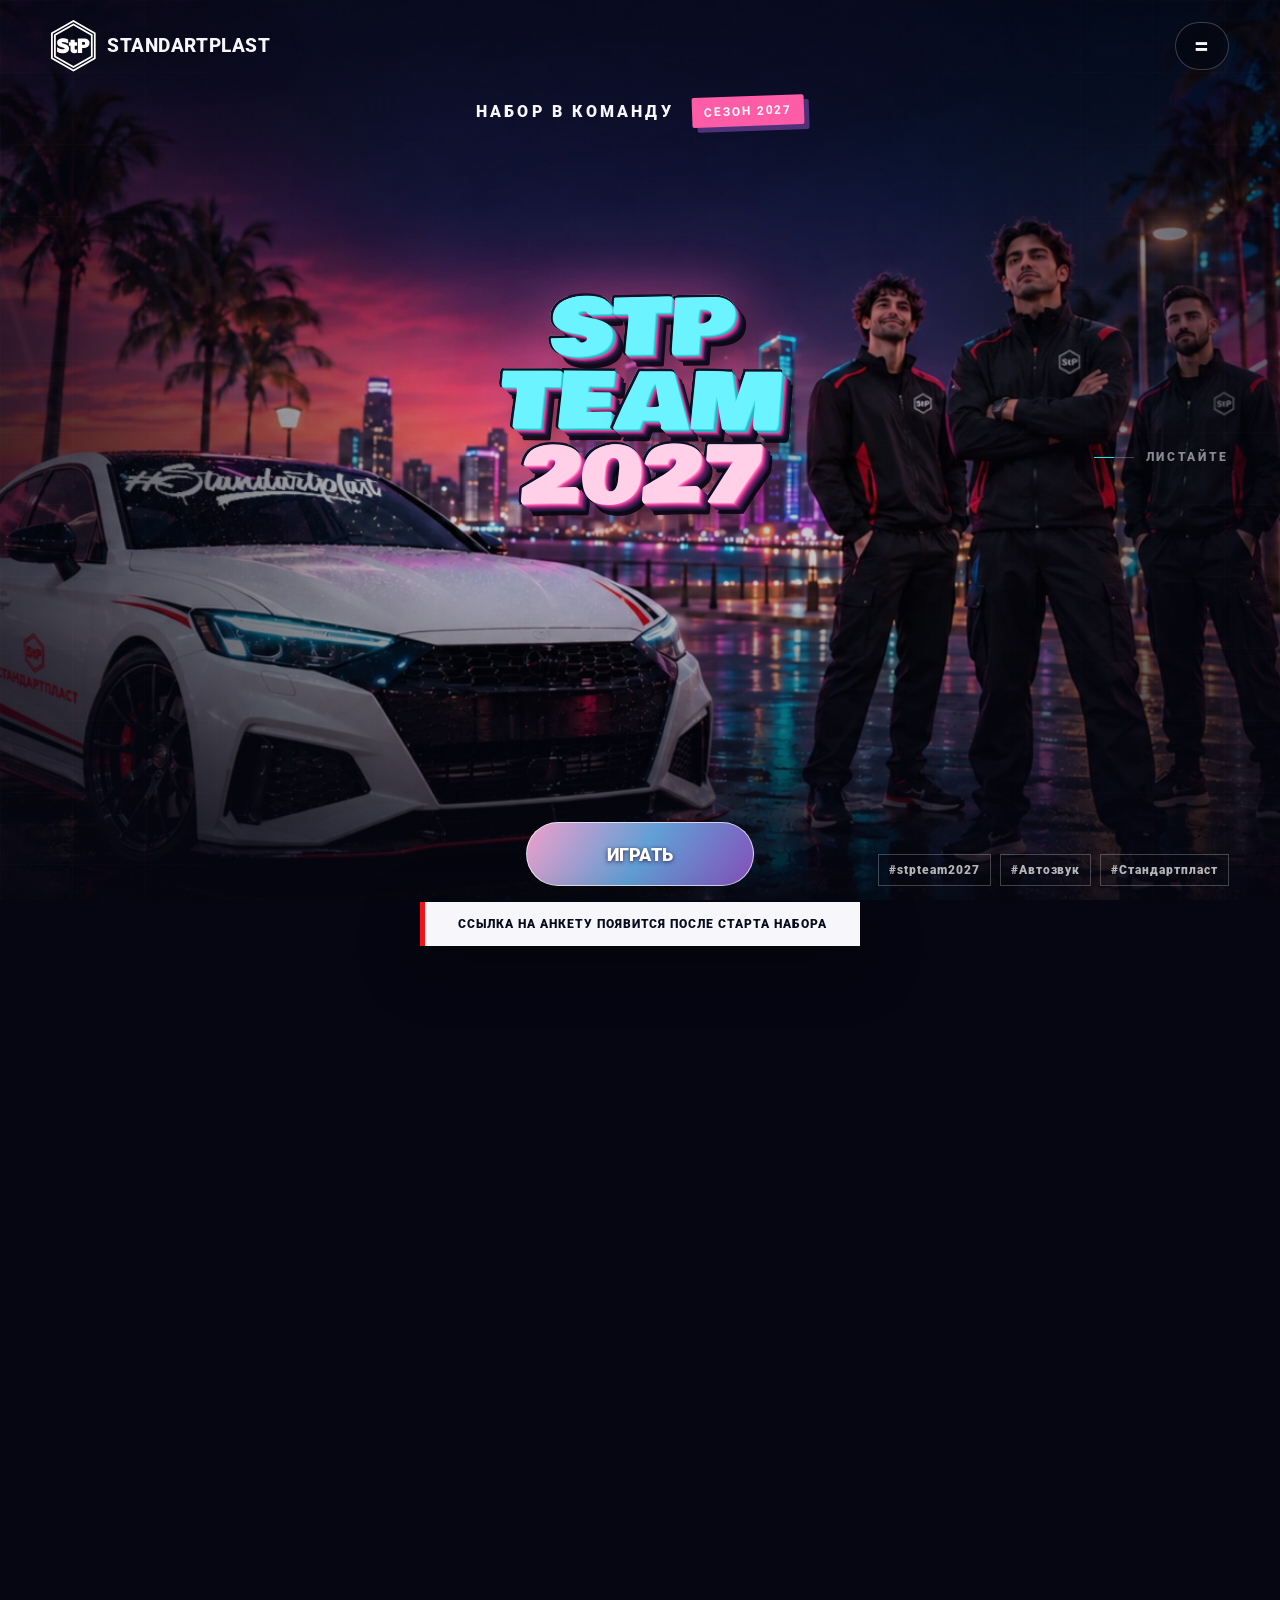
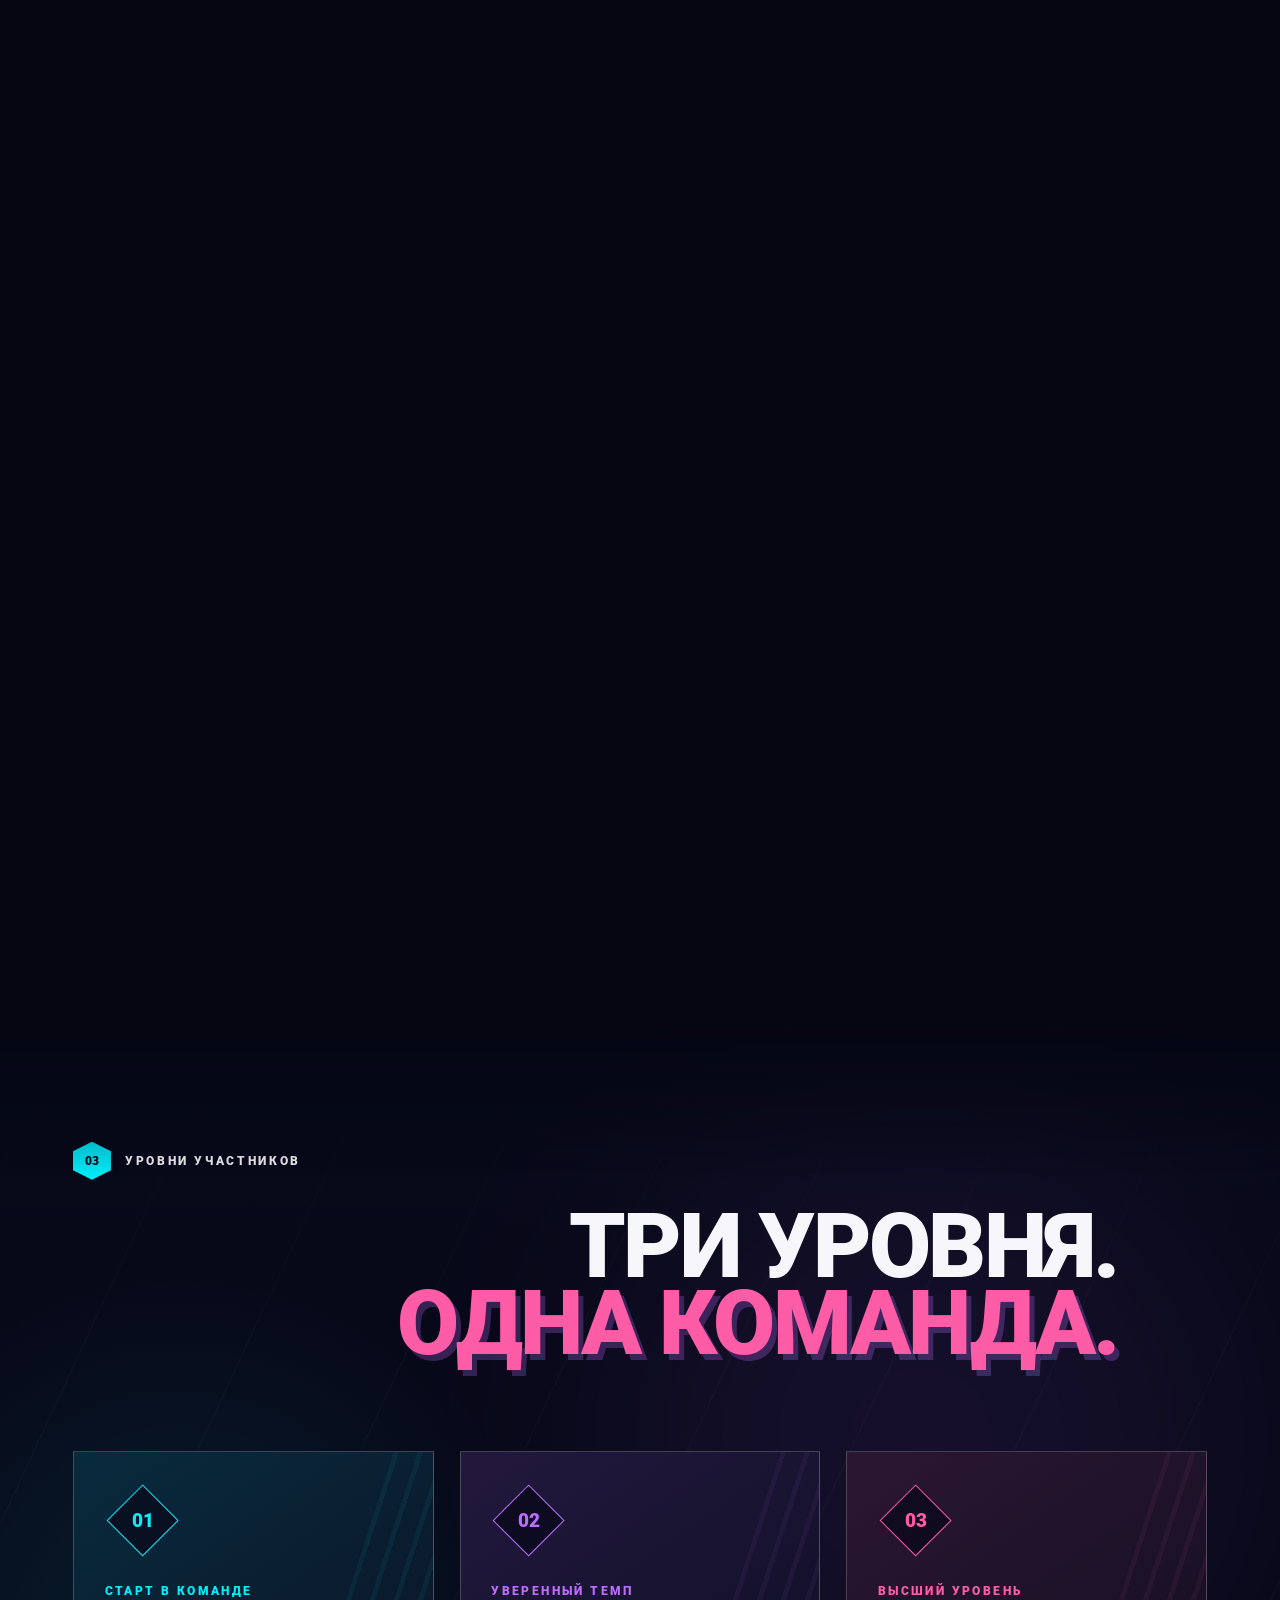
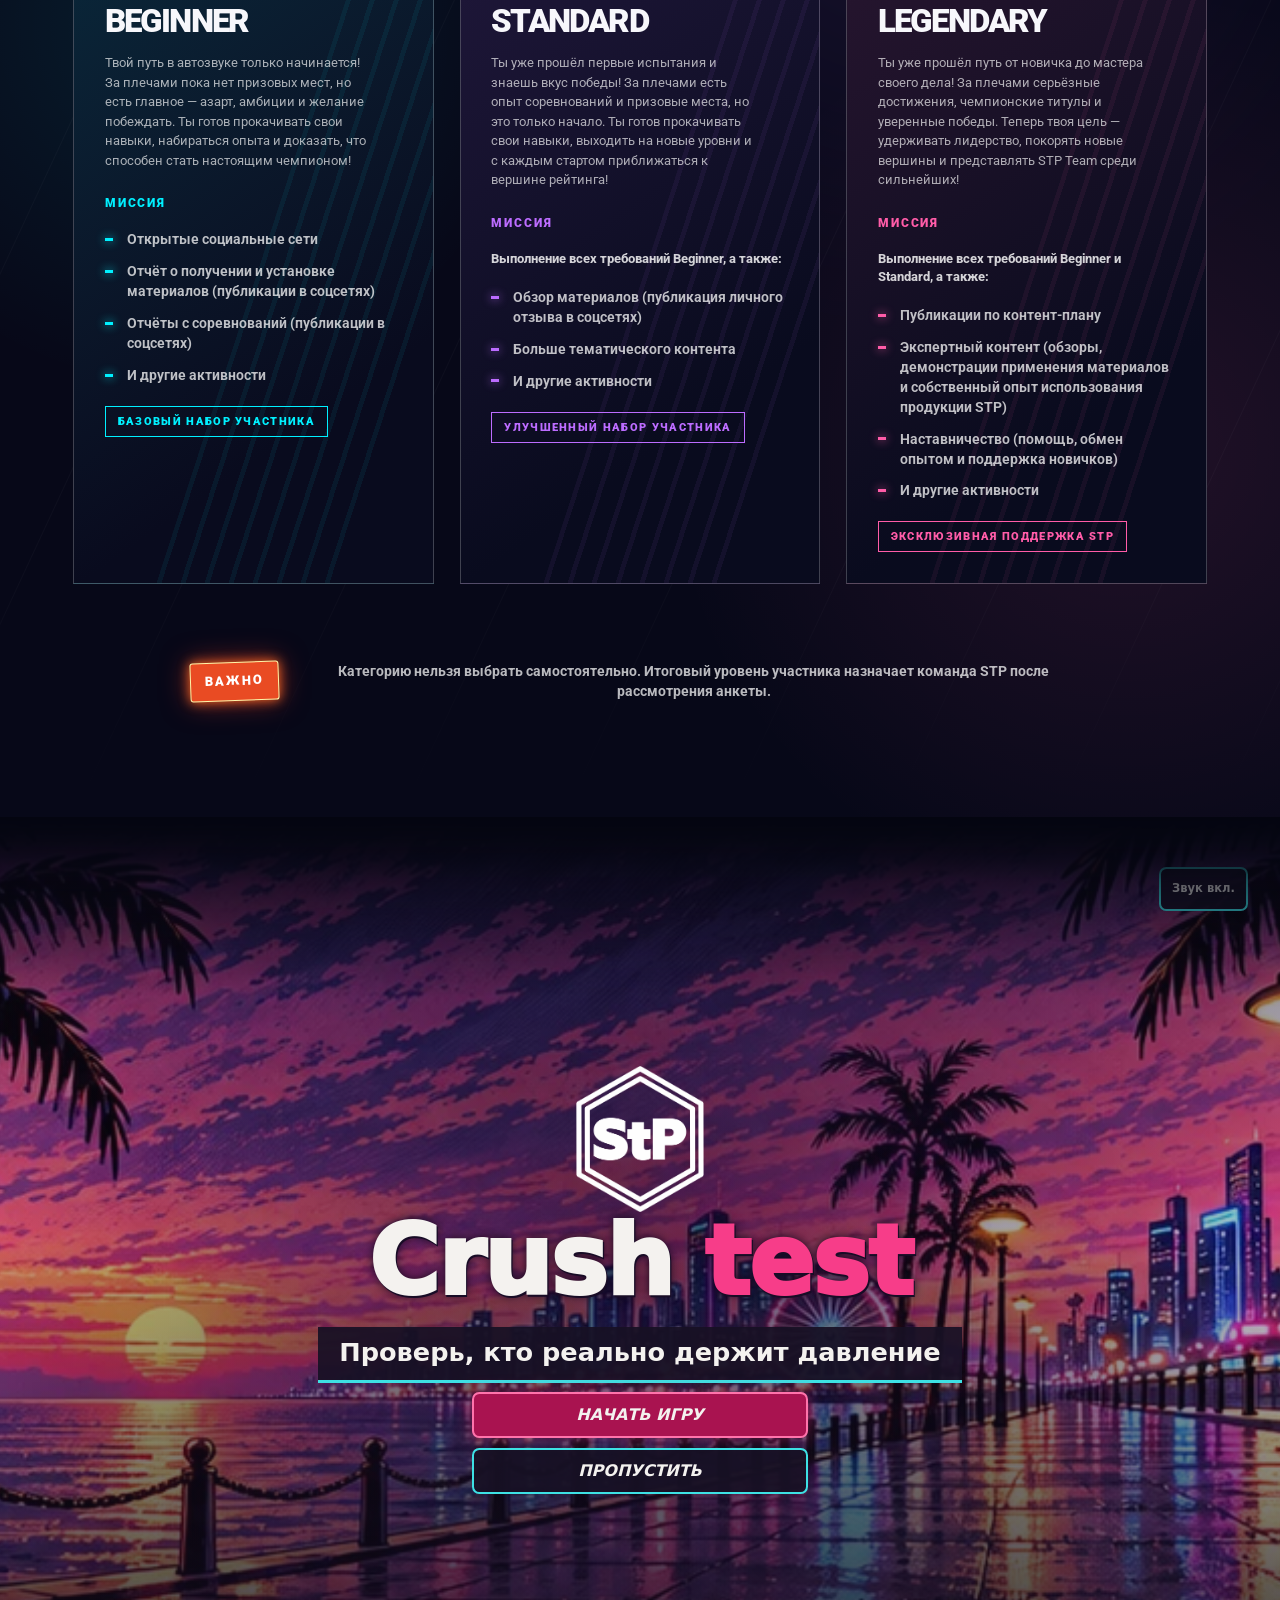
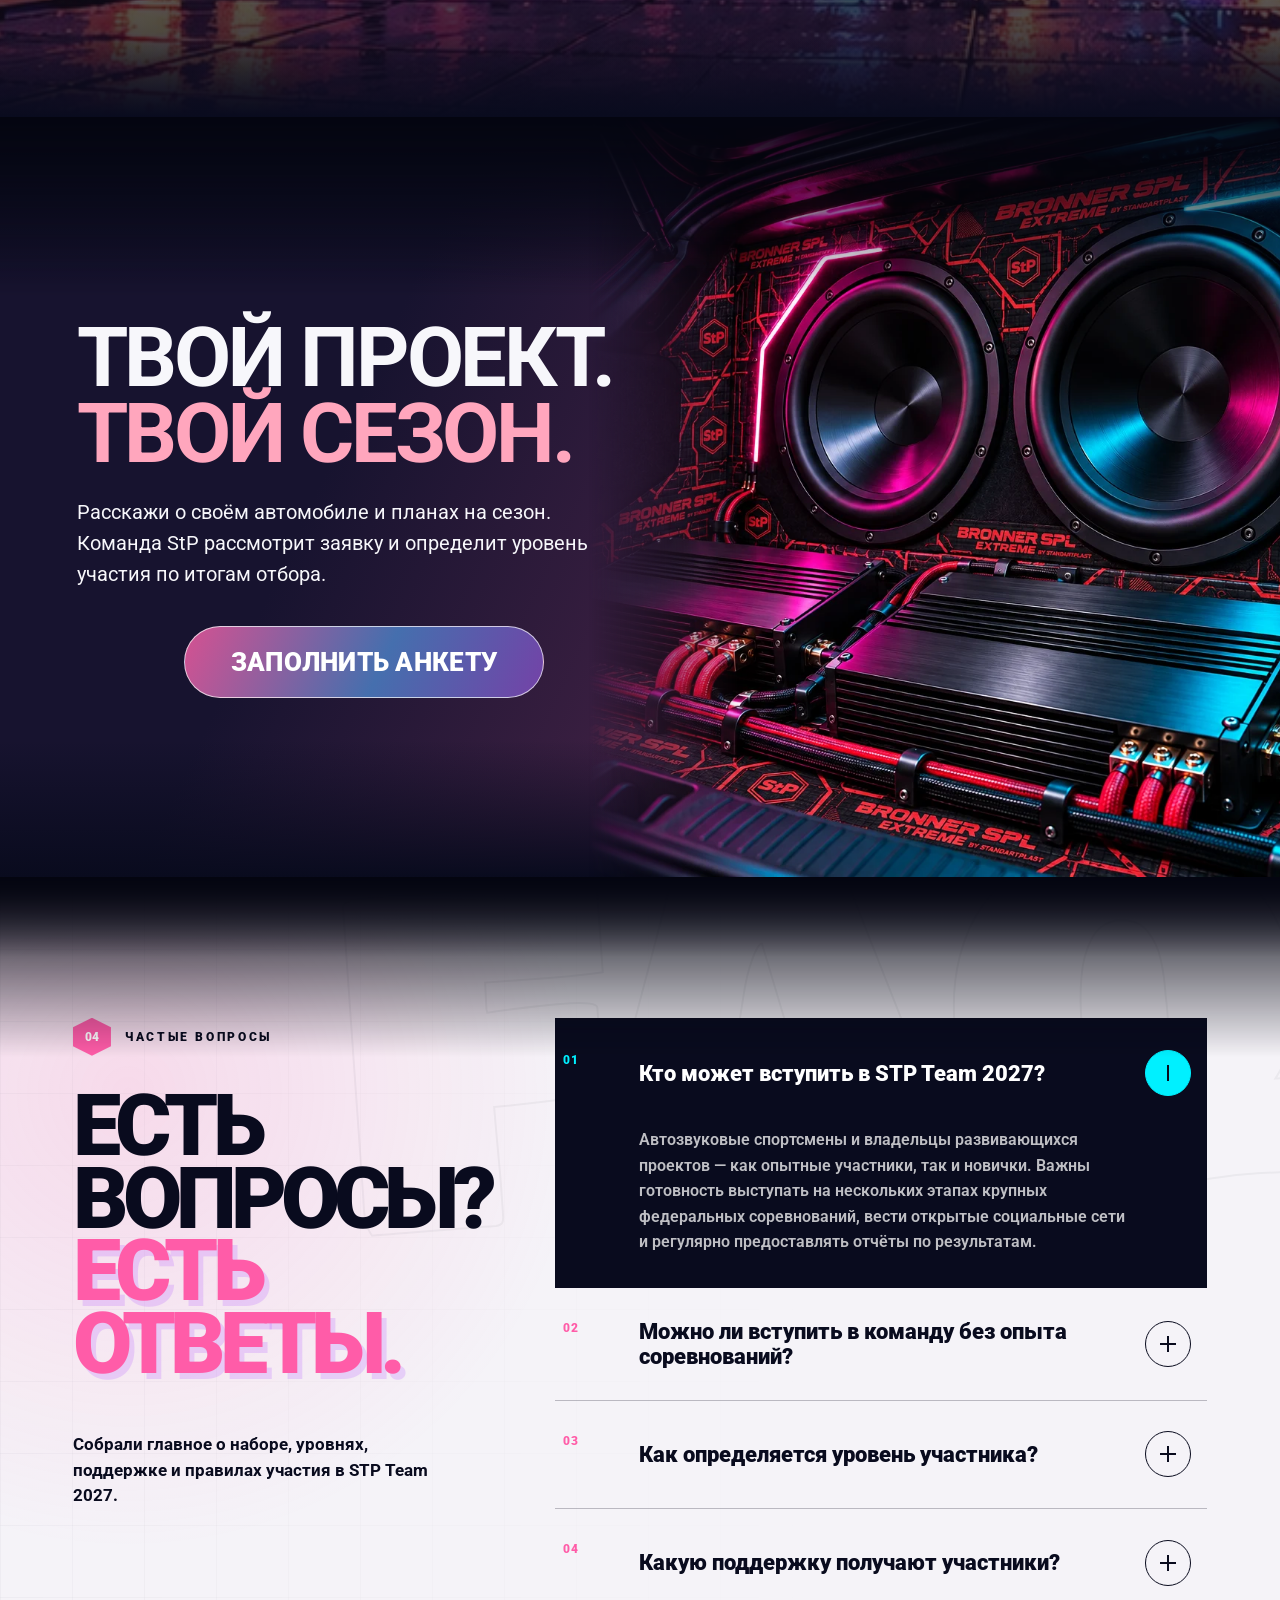
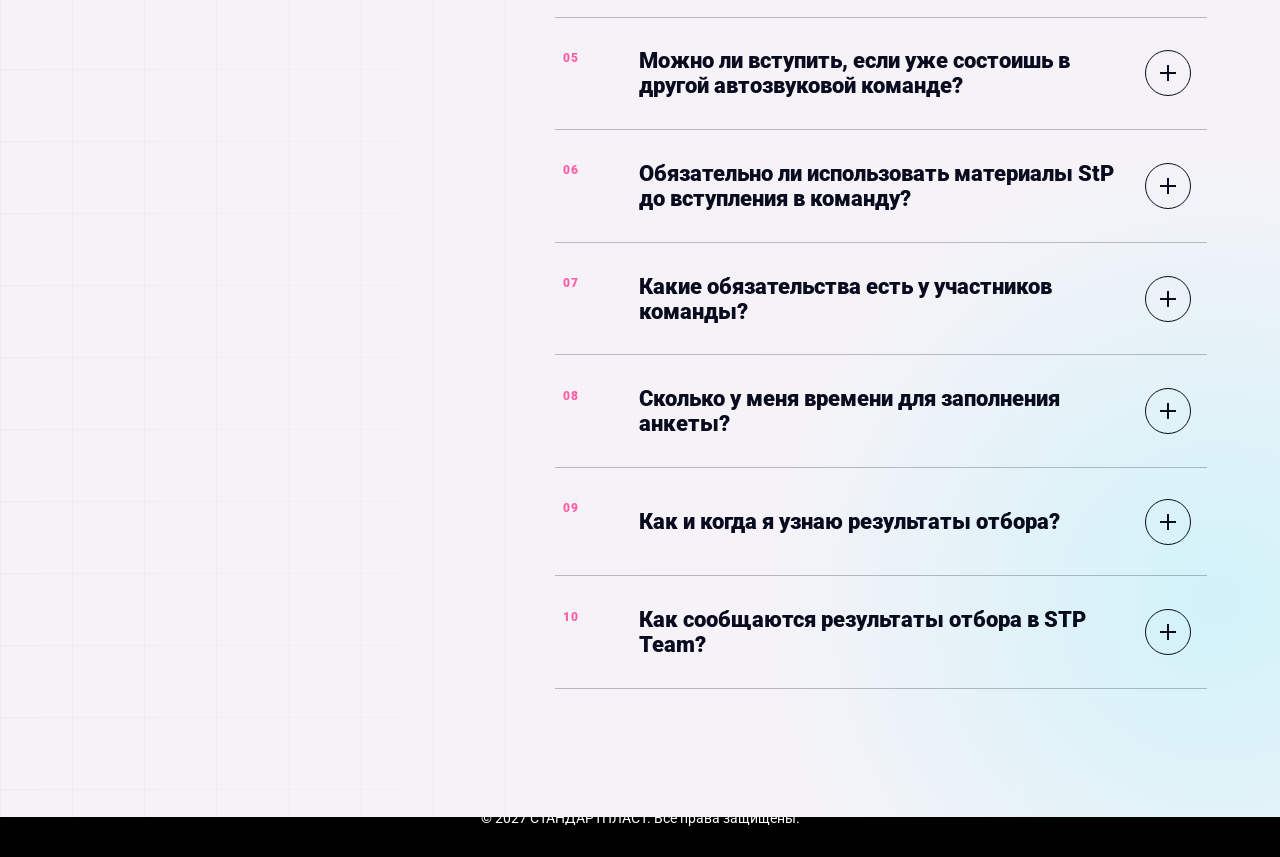
==== index.html @ e444e112 "Освободить таймер на низких экранах и сдвигать фон от наклона телефона. Co-authored-by: Cursor <curs" ====
<!doctype html>
<html lang="ru">
<head>
  <meta charset="utf-8">
  <meta name="viewport" content="width=device-width, initial-scale=1, viewport-fit=cover">
  <meta name="theme-color" content="#090b1e">
  <meta name="description" content="STP Team 2027 — набор в команду автозвуковых спортсменов.">
  <meta name="robots" content="noindex, nofollow">
  <meta property="og:title" content="STP Team 2027">
  <meta property="og:description" content="Заявляй проект. Выходи на сезон.">
  <meta property="og:image" content="assets/images/hero-neon-team-user-v3.webp">
  <title>STP Team 2027 — набор в команду</title>
  <link rel="preload" as="image" href="assets/images/hero-neon-team-phone.webp" media="(max-width: 540px)" fetchpriority="high">
  <link rel="stylesheet" href="css/style.css">
  <script src="js/main.js?v=tilt-1" defer></script>
</head>
<body>
  <a class="skip-link" href="#main">Перейти к содержимому</a>

  <div class="loader" aria-hidden="true">
    <div class="loader__pulse"><span>StP</span></div>
    <p>STP TEAM · SEASON 2027</p>
  </div>

  <header class="site-header" aria-label="Главная навигация">
    <a class="brand" href="#main" aria-label="Стандартпласт — на главную">
      <img src="assets/brand/stp-mark-white.svg" alt="">
      <span>STANDARTPLAST</span>
    </a>
    <button class="menu-toggle" type="button" aria-expanded="false" aria-controls="site-menu">
      <span class="menu-toggle__label">Открыть меню</span>
      <span class="menu-toggle__icon" aria-hidden="true">=</span>
    </button>
  </header>

  <nav class="site-menu" id="site-menu" aria-hidden="true" aria-label="Разделы сайта">
    <div class="site-menu__glow" aria-hidden="true"></div>
    <ol>
      <li><span>01</span><a href="#main">Главный экран</a></li>
      <li><span>02</span><a href="#about">О команде</a></li>
      <li><span>03</span><a href="#levels">Уровни участников</a></li>
      <li><span>04</span><a href="#join">Заполнить анкету</a></li>
      <li><span>05</span><a href="#faq">FAQ</a></li>
    </ol>
    <p>Набор в команду автозвуковых спортсменов</p>
  </nav>

  <main id="main">
    <div class="hero-scroll" data-hero-scroll>
    <section class="hero" aria-labelledby="hero-title">
      <div class="hero__scene" aria-hidden="true">
        <div class="hero__image"></div>
        <div class="hero__grade"></div>
        <div class="hero__focus-dim"></div>
        <div class="hero__grid"></div>
        <div class="hero__beam hero__beam--one"></div>
        <div class="hero__beam hero__beam--two"></div>
      </div>

      <div class="hero__eyebrow reveal reveal--one">
        <span>Набор в команду</span>
        <b>Сезон 2027</b>
      </div>

      <div class="hero__title-wrap reveal reveal--two">
        <h1 class="hero__title" id="hero-title" aria-label="STP Team 2027">
          <span class="hero__title-line hero__title-line--stp">STP</span>
          <span class="hero__title-line hero__title-line--team">TE<span class="hero__team-gap" aria-hidden="true"></span>AM</span>
          <span class="hero__title-line hero__title-line--year">2027</span>
        </h1>
      </div>

      <div class="hero__footer reveal reveal--three">
        <div class="hero__action-zone">
          <div class="countdown countdown--hero" data-countdown>
            <p class="countdown__label">До старта приёма заявок:</p>
            <div class="countdown__board">
              <span class="countdown__unit" data-unit="days"><b class="countdown__value">00</b><small>дней</small></span>
              <span class="countdown__unit" data-unit="hours"><b class="countdown__value">00</b><small>часов</small></span>
              <span class="countdown__unit" data-unit="minutes"><b class="countdown__value">00</b><small>минут</small></span>
              <span class="countdown__unit" data-unit="seconds"><b class="countdown__value">00</b><small>секунд</small></span>
            </div>
          </div>
          <button class="apply-button" type="button" data-play>Играть</button>
        </div>
        <div class="hero__meta" aria-label="Информация о сезоне">
          <span>#stpteam2027</span>
          <span>#Автозвук</span>
          <span>#Стандартпласт</span>
        </div>
      </div>

      <div class="scroll-cue reveal reveal--four" aria-hidden="true">
        <span></span><small>Листайте</small>
      </div>
    </section>
    </div>

    <section class="about" id="about" aria-labelledby="about-title">
      <div class="about__ambient" aria-hidden="true"></div>

      <div class="about__ticker" aria-hidden="true">
        <div class="about__ticker-track">
          <div class="about__ticker-group">
            <span>STP TEAM 2027</span><span>STP TEAM 2027</span><span>STP TEAM 2027</span><span>STP TEAM 2027</span>
            <span>STP TEAM 2027</span><span>STP TEAM 2027</span><span>STP TEAM 2027</span><span>STP TEAM 2027</span>
            <span>STP TEAM 2027</span><span>STP TEAM 2027</span>
          </div>
          <div class="about__ticker-group">
            <span>STP TEAM 2027</span><span>STP TEAM 2027</span><span>STP TEAM 2027</span><span>STP TEAM 2027</span>
            <span>STP TEAM 2027</span><span>STP TEAM 2027</span><span>STP TEAM 2027</span><span>STP TEAM 2027</span>
            <span>STP TEAM 2027</span><span>STP TEAM 2027</span>
          </div>
        </div>
      </div>

      <div class="about__visual" data-about-visual aria-hidden="true">
        <img class="about__photo" src="assets/images/about-neon-sound-updated.webp" alt="" width="1023" height="1299" decoding="async" loading="lazy">
        <div class="about__photo-grade"></div>
        <span class="about__frame about__frame--one"></span>
        <span class="about__frame about__frame--two"></span>
        <b class="about__visual-label">Team mode / 2027</b>
      </div>

      <div class="about__ghost" aria-hidden="true">TEAM</div>

      <div class="about__content" data-scroll-reveal>
        <div class="about__kicker"><span>02</span> О команде</div>
        <h2 class="about__title" id="about-title">
          <span>Одна команда.</span>
          <strong>Громче результат.</strong>
        </h2>
        <p class="about__copy">
          ВСТУПАЙ В STP TEAM. ЗАЯВЛЯЙ О СЕБЕ. ПОБЕЖДАЙ.
        </p>
        <div class="about__signal" aria-label="Поддержка участников команды">
          <span>Чемпионство</span><i></i>
          <span>Активность</span><i></i>
          <span>Демо-кар</span><i></i>
          <span>Жёсткость</span>
        </div>
      </div>
    </section>

    <section class="levels" id="levels" aria-labelledby="levels-title">
      <div class="levels__halo" aria-hidden="true"></div>

      <header class="levels__header" data-scroll-reveal>
        <div>
          <p class="levels__kicker"><span>03</span> Уровни участников</p>
          <h2 id="levels-title">Три уровня.<br><strong>Одна команда.</strong></h2>
        </div>
      </header>

      <div class="levels__stack">
        <article class="level level--rookie" data-scroll-reveal>
          <div class="level__number"><span>01</span></div>
          <div class="level__identity">
            <span>Старт в команде</span>
            <h3>Beginner</h3>
            <p class="level__description">Твой путь в автозвуке только начинается! За плечами пока нет призовых мест, но есть главное — азарт, амбиции и желание побеждать. Ты готов прокачивать свои навыки, набираться опыта и доказать, что способен стать настоящим чемпионом!</p>
          </div>
          <div class="level__details"><p class="level__mission">Миссия</p><ul>
            <li>Открытые социальные сети</li>
            <li>Отчёт о получении и установке материалов (публикации в соцсетях)</li>
            <li>Отчёты с соревнований (публикации в соцсетях)</li>
            <li>И другие активности</li>
          </ul><p class="level__package">Базовый набор участника</p></div>
        </article>

        <article class="level level--amateur" data-scroll-reveal>
          <div class="level__number"><span>02</span></div>
          <div class="level__identity">
            <span>Уверенный темп</span>
            <h3>Standard</h3>
            <p class="level__description">Ты уже прошёл первые испытания и знаешь вкус победы! За плечами есть опыт соревнований и призовые места, но это только начало. Ты готов прокачивать свои навыки, выходить на новые уровни и с каждым стартом приближаться к вершине рейтинга!</p>
          </div>
          <div class="level__details"><p class="level__mission">Миссия</p>
          <p class="level__mission-intro">Выполнение всех требований Beginner, а также:</p><ul>
            <li>Обзор материалов (публикация личного отзыва в соцсетях)</li>
            <li>Больше тематического контента</li>
            <li>И другие активности</li>
          </ul><p class="level__package">Улучшенный набор участника</p></div>
        </article>

        <article class="level level--pro" data-scroll-reveal>
          <div class="level__number"><span>03</span></div>
          <div class="level__identity">
            <span>Высший уровень</span>
            <h3>Legendary</h3>
            <p class="level__description">Ты уже прошёл путь от новичка до мастера своего дела! За плечами серьёзные достижения, чемпионские титулы и уверенные победы. Теперь твоя цель — удерживать лидерство, покорять новые вершины и представлять STP Team среди сильнейших!</p>
          </div>
          <div class="level__details"><p class="level__mission">Миссия</p>
          <p class="level__mission-intro">Выполнение всех требований Beginner и Standard, а также:</p><ul>
            <li>Публикации по контент-плану</li>
            <li>Экспертный контент (обзоры, демонстрации применения материалов и собственный опыт использования продукции STP)</li>
            <li>Наставничество (помощь, обмен опытом и поддержка новичков)</li>
            <li>И другие активности</li>
          </ul><p class="level__package">Эксклюзивная поддержка StP</p></div>
        </article>
      </div>

      <p class="levels__note" data-scroll-reveal>
        <span>Важно</span>
        Категорию нельзя выбрать самостоятельно. Итоговый уровень участника назначает команда STP после рассмотрения анкеты.
      </p>
    </section>

    <section id="sound-battle" aria-label="STP Sound Battle">
      <iframe id="sound-battle-frame" title="STP Sound Battle" data-src="stp-sound-battle/index.html" loading="lazy" style="display:block;width:100%;height:100svh;border:0;background:#090b1e"></iframe>
    </section>
    <section class="join" id="join" aria-labelledby="join-title">
      <div class="join__poster" aria-hidden="true">
        <img class="join__installation" src="assets/images/join-bronner-installation.webp" alt="" width="1536" height="1024" decoding="async" loading="lazy">
      </div>
      <div class="join__content">
        <h2 id="join-title">Твой проект.<br><strong>Твой сезон.</strong></h2>
        <p class="join__copy">Расскажи о своём автомобиле и планах на сезон. Команда StP рассмотрит заявку и определит уровень участия по итогам отбора.</p>
        <div class="countdown countdown--join" data-countdown>
          <p class="countdown__label">До старта приёма заявок:</p>
          <div class="countdown__board">
            <span class="countdown__unit" data-unit="days"><b class="countdown__value">00</b><small>дней</small></span>
            <span class="countdown__unit" data-unit="hours"><b class="countdown__value">00</b><small>часов</small></span>
            <span class="countdown__unit" data-unit="minutes"><b class="countdown__value">00</b><small>минут</small></span>
            <span class="countdown__unit" data-unit="seconds"><b class="countdown__value">00</b><small>секунд</small></span>
          </div>
        </div>
        <button class="apply-button" type="button" data-apply hidden>Заполнить анкету</button>
      </div>
    </section>
    <section class="faq" id="faq" aria-labelledby="faq-title">
      <div class="faq__ghost" aria-hidden="true">FAQ</div>
      <div class="faq__layout">
        <header class="faq__header" data-scroll-reveal>
          <p class="faq__kicker"><span>04</span> Частые вопросы</p>
          <h2 id="faq-title">Есть вопросы?<br><strong>Есть ответы.</strong></h2>
          <p class="faq__lead">Собрали главное о наборе, уровнях, поддержке и правилах участия в STP Team 2027.</p>
        </header>

        <div class="faq__list" data-scroll-reveal>
          <article class="faq__item is-open">
            <h3>
              <button class="faq__question" type="button" aria-expanded="true" aria-controls="faq-answer-1">
                <span class="faq__number">01</span>
                <span>Кто может вступить в STP Team 2027?</span>
                <i aria-hidden="true"></i>
              </button>
            </h3>
            <div class="faq__answer" id="faq-answer-1">
              <div><p>Автозвуковые спортсмены и владельцы развивающихся проектов — как опытные участники, так и новички. Важны готовность выступать на нескольких этапах крупных федеральных соревнований, вести открытые социальные сети и регулярно предоставлять отчёты по результатам.</p></div>
            </div>
          </article>

          <article class="faq__item">
            <h3>
              <button class="faq__question" type="button" aria-expanded="false" aria-controls="faq-answer-2">
                <span class="faq__number">02</span>
                <span>Можно ли вступить в команду без опыта соревнований?</span>
                <i aria-hidden="true"></i>
              </button>
            </h3>
            <div class="faq__answer" id="faq-answer-2">
              <div><p>Да. Мы открыты для новичков, которые только начинают свой путь в автозвуке. При отборе мы учитываем не только соревновательный опыт, но и перспективность проекта, активность в социальных сетях, готовность развиваться и добиваться результатов. Главное — интерес к автозвуку, амбиции и желание расти вместе с STP Team!</p></div>
            </div>
          </article>

          <article class="faq__item">
            <h3>
              <button class="faq__question" type="button" aria-expanded="false" aria-controls="faq-answer-3">
                <span class="faq__number">03</span>
                <span>Как определяется уровень участника?</span>
                <i aria-hidden="true"></i>
              </button>
            </h3>
            <div class="faq__answer" id="faq-answer-3">
              <div><p>Уровень назначают организаторы после рассмотрения заявки. Учитываются соревновательный опыт и достижения, потенциал и перспективность проекта, а также готовность участника регулярно создавать качественный контент. Итоговый уровень присваивается организаторами с учётом совокупности этих критериев.</p></div>
            </div>
          </article>

          <article class="faq__item">
            <h3>
              <button class="faq__question" type="button" aria-expanded="false" aria-controls="faq-answer-4">
                <span class="faq__number">04</span>
                <span>Какую поддержку получают участники?</span>
                <i aria-hidden="true"></i>
              </button>
            </h3>
            <div class="faq__answer" id="faq-answer-4">
              <div><p>Объём поддержки зависит от уровня участника, присвоенного организаторами по итогам отбора. Программа предусматривает предоставление материалов StP, фирменного мерча, брендирование автомобиля, доступ к обучающим материалам, помощь наставников для новичков и медиаподдержку от бренда. Дополнительные возможности согласовываются индивидуально и не являются гарантированными.</p></div>
            </div>
          </article>

          <article class="faq__item">
            <h3>
              <button class="faq__question" type="button" aria-expanded="false" aria-controls="faq-answer-5">
                <span class="faq__number">05</span>
                <span>Можно ли вступить, если уже состоишь в другой автозвуковой команде?</span>
                <i aria-hidden="true"></i>
              </button>
            </h3>
            <div class="faq__answer" id="faq-answer-5">
              <div><p>Укажите действующее участие в другой команде в заявке. Возможность совмещения рассматривается индивидуально: правила, обязательства и брендирование команд не должны конфликтовать между собой.</p></div>
            </div>
          </article>

          <article class="faq__item">
            <h3>
              <button class="faq__question" type="button" aria-expanded="false" aria-controls="faq-answer-6">
                <span class="faq__number">06</span>
                <span>Обязательно ли использовать материалы StP до вступления в команду?</span>
                <i aria-hidden="true"></i>
              </button>
            </h3>
            <div class="faq__answer" id="faq-answer-6">
              <div><p>Нет, наличие материалов StP до вступления в команду не является обязательным условием. Однако после присоединения к STP Team необходимо обеспечить эксклюзивное представление бренда StP: удалить с демо-кара все упоминания, логотипы и другие обозначения сторонних брендов шумоизоляции.</p></div>
            </div>
          </article>

          <article class="faq__item">
            <h3>
              <button class="faq__question" type="button" aria-expanded="false" aria-controls="faq-answer-7">
                <span class="faq__number">07</span>
                <span>Какие обязательства есть у участников команды?</span>
                <i aria-hidden="true"></i>
              </button>
            </h3>
            <div class="faq__answer" id="faq-answer-7">
              <div><p>Каждый участник STP Team подписывает договор с компанией, в котором фиксируются условия сотрудничества и обязательства сторон. В их числе: участие в крупных соревнованиях, освещение в социальных сетях получения и установки материалов StP, а также регулярное предоставление фото- и видеоотчётов по итогам посещения мероприятий. Количество и объём контента, как и другие обязательства, зависят от уровня участника и прописываются в договоре.</p></div>
            </div>
          </article>

          <article class="faq__item">
            <h3>
              <button class="faq__question" type="button" aria-expanded="false" aria-controls="faq-answer-8">
                <span class="faq__number">08</span>
                <span>Сколько у меня времени для заполнения анкеты?</span>
                <i aria-hidden="true"></i>
              </button>
            </h3>
            <div class="faq__answer" id="faq-answer-8">
              <div><p>Приём заявок осуществляется до 15 января 2027 года.</p></div>
            </div>
          </article>

          <article class="faq__item">
            <h3>
              <button class="faq__question" type="button" aria-expanded="false" aria-controls="faq-answer-9">
                <span class="faq__number">09</span>
                <span>Как и когда я узнаю результаты отбора?</span>
                <i aria-hidden="true"></i>
              </button>
            </h3>
            <div class="faq__answer" id="faq-answer-9">
              <div><p>Результаты сообщат организаторы после завершения приёма и рассмотрения заявок по контактам, указанным в анкете. По плану программы отбор основного состава завершится 1 февраля 2027 года.</p></div>
            </div>
          </article>

          <article class="faq__item">
            <h3>
              <button class="faq__question" type="button" aria-expanded="false" aria-controls="faq-answer-10">
                <span class="faq__number">10</span>
                <span>Как сообщаются результаты отбора в STP Team?</span>
                <i aria-hidden="true"></i>
              </button>
            </h3>
            <div class="faq__answer" id="faq-answer-10">
              <div><p>После рассмотрения заявок организаторы связываются в личных сообщениях в социальной сети VK только с кандидатами, прошедшими отбор. Если вы не получили обратную связь, значит, на данном этапе ваша заявка не прошла отбор. К сожалению, мы не можем предоставить индивидуальные комментарии по каждой заявке.</p></div>
            </div>
          </article>
        </div>
      </div>
    </section>
  </main>

  <footer class="site-footer">
    <p>© 2027 СТАНДАРТПЛАСТ. Все права защищены.</p>
  </footer>

  <div class="status-toast" role="status" aria-live="polite" aria-atomic="true">
    Ссылка на анкету появится после старта набора
  </div>
</body>
</html>
---- css/style.css ----
@font-face {
  font-family: "STP Text";
  src: url("../assets/fonts/roboto-variable.ttf") format("truetype");
  font-style: normal;
  font-weight: 100 900;
  font-display: swap;
}

@font-face {
  font-family: "STP Display";
  src: url("../assets/fonts/bowlby-one-sc.ttf") format("truetype");
  font-style: normal;
  font-weight: 400;
  font-display: swap;
}

:root {
  --night: #090b1e;
  --night-deep: #050611;
  --pink: #ff5ca8;
  --cyan: #00f0ff;
  --purple: #bc6cff;
  --peach: #ffb86b;
  --stp-red: #f01418;
  --white: #f7f7fb;
  --header-h: 92px;
  --mx: 0;
  --my: 0;
  --hero-progress: 0;
  --hero-scene-scale: 1;
  --hero-scene-opacity: 1;
  --hero-scene-radius: 0px;
  --hero-ui-opacity: 1;
  --hero-title-opacity: 1;
  --hero-title-scale: 1;
}

* { box-sizing: border-box; }

html { min-width: 280px; background: var(--night-deep); scroll-behavior: smooth; -webkit-text-size-adjust: 100%; text-size-adjust: 100%; }

body {
  margin: 0;
  color: var(--white);
  background: var(--night-deep);
  font-family: "STP Text", Arial, sans-serif;
  overflow-x: clip;
}

body.menu-open { overflow: hidden; }

button, a { font: inherit; }
button { color: inherit; }

.skip-link {
  position: fixed;
  z-index: 100;
  left: 16px;
  top: 12px;
  transform: translateY(-160%);
  padding: 12px 16px;
  color: #080916;
  background: var(--white);
  border-radius: 999px;
}

.skip-link:focus { transform: translateY(0); }

.loader {
  position: fixed;
  z-index: 90;
  inset: 0;
  display: grid;
  place-content: center;
  justify-items: center;
  gap: 24px;
  background:
    radial-gradient(circle at 50% 48%, rgba(188,108,255,.18), transparent 22%),
    var(--night-deep);
  transition: opacity .65s ease, visibility .65s ease;
}

.is-ready .loader { opacity: 0; visibility: hidden; }

.loader p {
  margin: 0;
  color: rgba(255,255,255,.55);
  font-size: 12px;
  font-weight: 800;
  letter-spacing: .32em;
}

.loader__pulse {
  position: relative;
  width: 76px;
  aspect-ratio: 1;
  display: grid;
  place-items: center;
  font-size: 21px;
  font-weight: 900;
  letter-spacing: -.08em;
  background: rgba(240,20,24,.12);
  clip-path: polygon(25% 7%,75% 7%,100% 50%,75% 93%,25% 93%,0 50%);
  animation: loader-pulse 1.1s ease-in-out infinite alternate;
}

.loader__pulse::before,
.loader__pulse::after {
  content: "";
  position: absolute;
  inset: 4px;
  border: 2px solid var(--stp-red);
  clip-path: inherit;
}

.loader__pulse::after {
  inset: -15px;
  border-color: rgba(0,240,255,.35);
  animation: loader-ring 1.1s ease-out infinite;
}

@keyframes loader-pulse { to { filter: drop-shadow(0 0 22px var(--pink)); transform: scale(1.08); } }
@keyframes loader-ring { to { inset: -34px; opacity: 0; } }

.site-header {
  position: fixed;
  z-index: 50;
  top: 0;
  left: 0;
  width: 100%;
  height: var(--header-h);
  display: flex;
  align-items: center;
  justify-content: space-between;
  padding: 0 max(clamp(22px, 4vw, 68px), env(safe-area-inset-right)) 0 max(clamp(22px, 4vw, 68px), env(safe-area-inset-left));
  pointer-events: none;
}

.brand, .menu-toggle { pointer-events: auto; }
.brand {
  display: flex;
  align-items: center;
  gap: 11px;
  color: var(--white);
  text-decoration: none;
  filter: drop-shadow(0 4px 24px rgba(0,0,0,.35));
}
.brand img { display: block; width: 45px; height: 52px; }
.brand span { font-family: "STP Text", Arial, sans-serif; font-size: clamp(16px, 1.45vw, 23px); font-weight: 800; letter-spacing: .025em; }
.site-header.is-scrolled .brand span { display: none; }

.menu-toggle {
  width: 54px;
  height: 48px;
  display: flex;
  align-items: center;
  justify-content: center;
  gap: 16px;
  border: 1px solid rgba(255,255,255,.22);
  border-radius: 999px;
  background: rgba(6,7,18,.48);
  backdrop-filter: blur(18px);
  cursor: pointer;
  transition: border-color .25s ease, background .25s ease;
}

.menu-toggle:hover,
.menu-toggle:focus-visible { border-color: var(--cyan); background: rgba(9,11,30,.78); }
.menu-toggle:focus-visible, .apply-button:focus-visible, .menu-apply:focus-visible { outline: 3px solid var(--cyan); outline-offset: 4px; }

.menu-toggle__label { position:absolute; width:1px; height:1px; overflow:hidden; clip:rect(0 0 0 0); white-space:nowrap; }
.menu-toggle__icon { font-size:26px; font-weight:700; line-height:1; letter-spacing:-.12em; transform:translateX(-2px); }
.menu-open .menu-toggle__icon { transform:rotate(90deg); }

.site-menu {
  position: fixed;
  z-index: 40;
  inset: env(safe-area-inset-top) env(safe-area-inset-right) env(safe-area-inset-bottom) auto;
  width: min(520px, 100%);
  display: flex;
  flex-direction: column;
  justify-content: center;
  padding: max(96px, calc(64px + env(safe-area-inset-top))) max(24px, calc(clamp(28px, 5vw, 78px) + env(safe-area-inset-right))) max(32px, calc(24px + env(safe-area-inset-bottom))) max(24px, calc(clamp(28px, 5vw, 78px) + env(safe-area-inset-left)));
  background: rgba(7,8,23,.96);
  backdrop-filter: blur(26px);
  border-left: 1px solid rgba(255,255,255,.1);
  transform: translateX(102%);
  transition: transform .65s cubic-bezier(.22,.88,.25,1);
}

.menu-open .site-menu { transform: translateX(0); }
.site-menu__glow { position: absolute; inset: 18% -24% auto auto; width: 420px; aspect-ratio: 1; border-radius: 50%; background: var(--purple); opacity: .16; filter: blur(100px); pointer-events: none; }
.site-menu ol { position: relative; margin: 0 0 54px; padding: 0; list-style: none; }
.site-menu li { display: grid; grid-template-columns: 42px 1fr; gap: 12px; align-items: center; padding: 22px 0; border-bottom: 1px solid rgba(255,255,255,.13); }
.site-menu li > span:first-child { color: var(--pink); font-size: 12px; font-weight: 900; }
.site-menu a, .site-menu li > span:last-child { color: inherit; font-size: clamp(25px, 4vw, 42px); font-weight: 900; text-decoration: none; text-transform: uppercase; letter-spacing: -.035em; }
.site-menu a[aria-current="location"] { color: var(--cyan); }
.site-menu .is-muted { color: rgba(255,255,255,.28); }
.site-menu .is-muted span:last-child { font-size: clamp(17px, 2.4vw, 25px); }
.menu-apply { width: 100%; padding: 20px 24px; display: flex; justify-content: space-between; border: 0; border-radius: 5px; background: var(--stp-red); font-size: 14px; font-weight: 900; text-transform: uppercase; letter-spacing: .12em; cursor: pointer; }
.site-menu > p { margin: auto 0 0; color: rgba(255,255,255,.42); font-size: 12px; letter-spacing: .18em; text-transform: uppercase; }

.hero-scroll {
  position: relative;
  z-index: 1;
  height: 220svh;
  background: var(--night-deep);
}

.hero {
  position: relative;
  position: sticky;
  top: 0;
  isolation: isolate;
  height: 100svh;
  min-height: 0;
  overflow: hidden;
  display: grid;
  grid-template-rows: var(--header-h) 1fr auto;
  padding: 0 clamp(22px, 4vw, 68px) clamp(26px, 4vw, 56px);
  background: var(--night);
}

.hero__scene, .hero__scene > div { position: absolute; inset: 0; }
.hero__scene {
  z-index: -2;
  overflow: hidden;
  background: var(--night);
  border-radius: var(--hero-scene-radius);
  opacity: var(--hero-scene-opacity);
  transform: scale(var(--hero-scene-scale));
  transform-origin: center;
  box-shadow: 0 0 0 1px rgba(255,255,255,.08), 0 36px 90px rgba(0,0,0,.62);
  will-change: transform, opacity, border-radius;
}

.hero__image {
  inset: -4% !important;
  background-color: var(--night);
  background-position: center 58%;
  background-size: cover;
  transform: translate3d(calc(var(--mx) * -12px), calc(var(--my) * -8px), 0) scale(1.06);
  transition: filter .7s ease, transform .18s linear;
  animation: scene-breathe 12s ease-in-out infinite alternate;
}

@keyframes scene-breathe { to { scale: 1.09; } }

@media (min-width: 1281px), (min-width: 901px) and (orientation: landscape) {
  .hero__image { background-image: url("../assets/images/hero-neon-team-user-v3.webp"); }
}

.hero__grade {
  background:
    linear-gradient(90deg, rgba(5,6,17,.66) 0%, rgba(5,6,17,.1) 34%, rgba(5,6,17,.12) 72%, rgba(5,6,17,.52) 100%),
    linear-gradient(180deg, rgba(5,6,17,.45) 0%, transparent 26%, transparent 65%, rgba(5,6,17,.86) 100%),
    radial-gradient(circle at 49% 43%, transparent 0 12%, rgba(8,9,24,.15) 36%, rgba(5,6,17,.3) 100%);
}

.hero__focus-dim {
  background: rgba(2,3,12,.68);
  opacity: 0;
  transition: opacity .55s ease;
}

.hero.is-focused .hero__focus-dim { opacity: 1; }
.hero.is-focused .hero__image { filter: saturate(.55) brightness(.76); }

.hero__grid {
  opacity: .18;
  background-image:
    linear-gradient(rgba(255,255,255,.08) 1px, transparent 1px),
    linear-gradient(90deg, rgba(255,255,255,.08) 1px, transparent 1px);
  background-size: 72px 72px;
  mask-image: linear-gradient(90deg, black, transparent 38%, transparent 62%, black);
}

.hero__beam { pointer-events: none; filter: blur(2px); opacity: .26; mix-blend-mode: screen; }
.hero__beam--one { width: 1px; height: 48vh; left: 28%; top: 4%; background: linear-gradient(transparent, var(--cyan), transparent); transform: rotate(28deg); }
.hero__beam--two { width: 1px; height: 60vh; left: 76%; top: 10%; background: linear-gradient(transparent, var(--pink), transparent); transform: rotate(-18deg); }

.hero__eyebrow {
  grid-row: 2;
  z-index: 6;
  align-self: start;
  justify-self: center;
  margin-top: clamp(22px, 6vh, 76px);
  display: flex;
  align-items: center;
  gap: 18px;
  text-transform: uppercase;
}

.hero__eyebrow span { font-size: clamp(15px, 1.25vw, 20px); font-weight: 900; letter-spacing: .2em; }
.hero__eyebrow b { padding: 8px 12px; color: #fff; background: var(--pink); border-radius: 2px; box-shadow: 5px 5px 0 rgba(188,108,255,.38); font-size: 12px; letter-spacing: .16em; transform: rotate(-2deg); }

.hero__title-wrap {
  position: absolute;
  z-index: 3;
  top: 51%;
  left: 50%;
  width: min(57vw, 820px);
  transform: translate(-50%, -50%) translate3d(calc(var(--mx) * 7px), calc(var(--my) * 5px), 0);
  pointer-events: none;
}

.hero__title {
  position: relative;
  z-index: 2;
  margin: 0;
  display: flex;
  flex-direction: column;
  align-items: center;
  gap: clamp(7px, .8vw, 14px);
  font-family: "STP Display", "Arial Black", sans-serif;
  font-weight: 400;
  line-height: .8;
  text-align: center;
  letter-spacing: -.045em;
  filter: drop-shadow(0 0 25px rgba(255,92,168,.45));
}

.hero__title-line {
  position: relative;
  display: block;
  padding: .03em .12em .1em;
  color: transparent;
  background: linear-gradient(180deg, #fff 0%, #f7f7fb 46%, #c9cedd 74%, #858ca2 100%);
  -webkit-background-clip: text;
  background-clip: text;
  -webkit-text-stroke: clamp(2px, .22vw, 4px) #101329;
  paint-order: stroke fill;
  text-shadow:
    1px 1px 0 #6bf4ff,
    2px 2px 0 #42dbe9,
    3px 3px 0 #25b7c8,
    4px 4px 0 #db4d99,
    5px 5px 0 #b83280,
    6px 6px 0 #8a2468,
    7px 7px 0 #391b4e,
    8px 8px 0 #261738,
    9px 9px 0 #151329,
    11px 13px 0 rgba(5,6,17,.88),
    16px 21px 28px rgba(0,0,0,.48);
}

.hero__title-line--stp { font-size: clamp(76px, 9.4vw, 152px); transform: skewX(-5deg) scaleX(1.14) rotate(-1deg); }
.hero__title-line--team { font-size: clamp(72px, 8.9vw, 144px); transform: skewX(-5deg) scaleX(1.16) rotate(.6deg); }
.hero__team-gap { display: inline-block; width: .055em; }
.hero__title-line--year {
  font-size: clamp(79px, 9.7vw, 157px);
  color: transparent;
  background: linear-gradient(180deg, #e9ffff 0%, var(--cyan) 28%, #69aaf6 48%, var(--purple) 67%, var(--pink) 86%, var(--peach) 100%);
  -webkit-background-clip: text;
  background-clip: text;
  text-shadow:
    1px 1px 0 #ffd0e8,
    2px 2px 0 #ff8cc4,
    3px 3px 0 #ef4ca2,
    4px 4px 0 #c2358d,
    5px 5px 0 #912774,
    6px 6px 0 #681f61,
    7px 7px 0 #461a50,
    8px 8px 0 #2e173f,
    9px 9px 0 #17142c,
    11px 13px 0 rgba(5,6,17,.9),
    16px 21px 28px rgba(0,0,0,.5);
  transform: skewX(-5deg) scaleX(1.12) rotate(-.5deg);
}

.hero__footer {
  grid-row: 3;
  z-index: 5;
  display: grid;
  grid-template-columns: 1fr auto 1fr;
  align-items: end;
  gap: 28px;
}

.hero__slogan { margin: 0; font-size: clamp(17px, 1.6vw, 25px); font-weight: 900; line-height: 1.02; text-transform: uppercase; letter-spacing: -.025em; }
.hero__slogan::before { content: ""; display: block; width: 32px; height: 4px; margin-bottom: 12px; background: var(--stp-red); }

.hero__action-zone { display: grid; justify-items: center; }

.apply-button {
  position: relative;
  min-width: 228px;
  min-height: 64px;
  display: flex;
  align-items: center;
  justify-content: center;
  padding: 0 25px;
  overflow: visible;
  border: 1px solid rgba(255,255,255,.7);
  border-radius: 999px;
  background: rgba(7,8,23,.62);
  backdrop-filter: blur(18px);
  font-size: 13px;
  font-weight: 900;
  letter-spacing: .14em;
  text-transform: uppercase;
  cursor: pointer;
  transition: transform .35s cubic-bezier(.2,.9,.2,1), background .3s ease, color .3s ease;
}

.apply-button:hover, .apply-button:focus-visible { color: #070818; background: var(--white); transform: translateY(-5px) scale(1.035); }

.hero__meta { justify-self: end; display: grid; grid-auto-flow: column; gap: 9px; }
.hero__meta span { padding: 8px 10px; border: 1px solid rgba(255,255,255,.24); color: rgba(255,255,255,.7); font-size: 12px; font-weight: 900; letter-spacing: .18em; text-transform: uppercase; }

.scroll-cue { position: absolute; z-index: 4; right: clamp(22px, 4vw, 68px); top: 50%; display: flex; align-items: center; gap: 12px; transform: rotate(90deg) translateX(50%); transform-origin: right center; }
.scroll-cue span { display: block; width: 40px; height: 1px; overflow: hidden; background: rgba(255,255,255,.24); }
.scroll-cue span::after { content: ""; display: block; width: 50%; height: 100%; background: var(--cyan); animation: scroll-line 1.8s ease-in-out infinite; }
.scroll-cue small { color: rgba(255,255,255,.52); font-size: 12px; font-weight: 900; letter-spacing: .22em; text-transform: uppercase; }
@keyframes scroll-line { from { transform: translateX(-110%); } to { transform: translateX(210%); } }

.about {
  position: relative;
  z-index: 4;
  isolation: isolate;
  min-height: 100svh;
  display: grid;
  align-items: center;
  overflow: hidden;
  padding: clamp(110px, 10vw, 180px) clamp(22px, 6vw, 110px) clamp(90px, 8vw, 140px);
  color: var(--white);
  background:
    radial-gradient(circle at 73% 42%, rgba(188,108,255,.22), transparent 34%),
    linear-gradient(135deg, #07091a 0%, #0b0c25 48%, #160c2e 100%);
  margin-top: -35svh;
  clip-path: polygon(0 4%, 100% 0, 100% 100%, 0 100%);
  box-shadow: 0 -36px 90px rgba(5,6,17,.72);
}

.about::before {
  content: "";
  position: absolute;
  z-index: -1;
  inset: 0;
  opacity: .16;
  background-image:
    linear-gradient(rgba(255,255,255,.12) 1px, transparent 1px),
    linear-gradient(90deg, rgba(255,255,255,.12) 1px, transparent 1px);
  background-size: 76px 76px;
  mask-image: linear-gradient(90deg, black, transparent 48%);
}

.about__ambient {
  position: absolute;
  z-index: -1;
  width: 46vw;
  aspect-ratio: 1;
  left: -18vw;
  bottom: -22vw;
  border-radius: 50%;
  background: var(--cyan);
  opacity: .08;
  filter: blur(110px);
}

.about__visual {
  --about-shift: 0;
  position: absolute;
  z-index: 0;
  top: 10%;
  right: -2%;
  width: min(48vw, 860px);
  height: 78%;
  overflow: visible;
  transform: translateY(calc(var(--about-shift) * -24px)) rotate(1.2deg);
  clip-path: none;
  filter: drop-shadow(-32px 38px 44px rgba(0,0,0,.48));
  will-change: transform;
}

.about__photo,
.about__photo-grade { position: absolute; inset: 0; }
.about__photo {
  display: block;
  width: 100%;
  height: 100%;
  object-fit: contain;
  object-position: center top;
  transform: scale(1) translate3d(0, calc(var(--about-shift) * 18px), 0);
  filter: saturate(1.08) contrast(1.04);
}
.about__photo-grade {
  background:
    linear-gradient(90deg, rgba(7,9,26,.82), transparent 32%),
    linear-gradient(180deg, rgba(0,240,255,.12), transparent 38%, rgba(255,92,168,.22));
  mix-blend-mode: screen;
}

.about__frame { position: absolute; z-index: 2; pointer-events: none; }
.about__frame--one { inset: 3% 3% 3% 3%; border: 1px solid rgba(0,240,255,.65); clip-path: inherit; }
.about__frame--two { width: 42%; height: 5px; left: 1%; bottom: 4%; background: var(--pink); box-shadow: 14px 11px 0 var(--cyan); transform: rotate(-3deg); }
.about__visual-label { position: absolute; z-index: 3; right: 6%; top: 7%; padding: 9px 11px; color: #08091a; background: var(--cyan); font-size: 12px; letter-spacing: .15em; text-transform: uppercase; transform: rotate(2deg); }

.about__ghost {
  position: absolute;
  z-index: 0;
  left: -1vw;
  bottom: -4vw;
  color: transparent;
  -webkit-text-stroke: 2px rgba(255,255,255,.07);
  font-family: "STP Display", "Arial Black", sans-serif;
  font-size: clamp(180px, 29vw, 560px);
  line-height: .7;
  letter-spacing: -.08em;
  pointer-events: none;
}

.about__content {
  position: relative;
  z-index: 3;
  width: min(58vw, 960px);
  transform: translateY(74px);
  opacity: 0;
  transition: opacity .9s ease, transform 1.05s cubic-bezier(.18,.8,.18,1);
}
.about__content.is-in-view { transform: translateY(0); opacity: 1; }

.about__kicker { display: flex; align-items: center; gap: 14px; margin-bottom: clamp(26px, 3vw, 48px); font-size: 12px; font-weight: 900; letter-spacing: .23em; text-transform: uppercase; }
.about__kicker span { display: grid; width: 38px; aspect-ratio: 1; place-items: center; color: #08091a; background: var(--pink); clip-path: polygon(50% 0, 100% 25%, 100% 75%, 50% 100%, 0 75%, 0 25%); letter-spacing: 0; }

.about__title { margin: 0; max-width: 11ch; font-size: clamp(58px, 7.3vw, 126px); font-weight: 900; line-height: .84; letter-spacing: -.065em; text-transform: uppercase; text-wrap: balance; }
.about__title span,
.about__title strong { display: block; }
.about__title strong { color: var(--pink); font: inherit; text-shadow: 5px 6px 0 rgba(188,108,255,.28); transform: translateX(clamp(12px, 3vw, 48px)); }

.about__copy { width: min(570px, 82%); margin: clamp(34px, 4vw, 62px) 0 0; font-size: clamp(17px, 1.25vw, 22px); font-weight: 600; line-height: 1.55; color: rgba(255,255,255,.78); text-wrap: pretty; }
.about__copy::first-line { color: #fff; }

.about__signal { width: min(790px, 92%); margin-top: clamp(36px, 5vw, 72px); padding-top: 20px; display: flex; align-items: center; gap: 15px; border-top: 1px solid rgba(255,255,255,.22); color: rgba(255,255,255,.62); font-size: 12px; font-weight: 900; letter-spacing: .13em; text-transform: uppercase; }
.about__signal i { flex: 0 0 5px; width: 5px; aspect-ratio: 1; border-radius: 50%; background: var(--cyan); box-shadow: 0 0 14px var(--cyan); }

.about__ticker {
  position: absolute;
  z-index: 4;
  left: -4%;
  bottom: 5%;
  width: 112%;
  overflow: hidden;
  padding: 5px 0 4px;
  color: #fff;
  background: var(--peach);
  transform: rotate(-2deg);
  box-shadow: 0 10px 30px rgba(0,0,0,.28);
}
.about__ticker-track { width: max-content; display: flex; align-items: center; animation: about-ticker 18s linear infinite; }
.about__ticker-group { flex: 0 0 auto; width: max-content; display: flex; align-items: center; }
.about__ticker span { flex: 0 0 auto; display: inline-flex; align-items: center; padding-right: clamp(28px, 3vw, 58px); color: #fff; font-family: "STP Display", "Arial Black", sans-serif; font-size: clamp(22px, 1.9vw, 32px); font-weight: 900; line-height: 1; letter-spacing: .08em; white-space: nowrap; }
.about__ticker span::after { content: "◆"; margin-left: clamp(12px, 1.6vw, 28px); color: #fff; font-family: "STP Text", Arial, sans-serif; font-size: .34em; }
@keyframes about-ticker { to { transform: translateX(-50%); } }

.levels {
  position: relative;
  z-index: 5;
  isolation: isolate;
  overflow: hidden;
  padding: clamp(130px, 11vw, 210px) clamp(22px, 5.7vw, 110px) clamp(110px, 9vw, 170px);
  color: var(--white);
  background:
    linear-gradient(180deg, rgba(9,11,30,.5), transparent 18%),
    radial-gradient(circle at 14% 44%, rgba(0,240,255,.09), transparent 27%),
    radial-gradient(circle at 88% 74%, rgba(255,92,168,.11), transparent 30%),
    #070818;
}

.levels::before {
  content: "";
  position: absolute;
  z-index: -1;
  inset: 0;
  opacity: .09;
  background-image: repeating-linear-gradient(115deg, transparent 0 72px, rgba(255,255,255,.3) 73px, transparent 74px 148px);
  mask-image: linear-gradient(180deg, transparent, black 25%, black 82%, transparent);
}

.levels__halo { position: absolute; z-index: -1; left: 48%; top: 9%; width: 48vw; aspect-ratio: 1; border-radius: 50%; background: var(--purple); opacity: .08; filter: blur(130px); }

.levels__header {
  width: min(1720px, 100%);
  margin: 0 auto clamp(70px, 7vw, 120px);
  display: grid;
  grid-template-columns: minmax(0, 1.25fr) minmax(320px, .75fr);
  align-items: end;
  gap: clamp(40px, 8vw, 150px);
}
.levels__header > div { grid-column: 1 / -1; width: 100%; text-align: right; }
.levels__kicker { justify-content: flex-start; }

.levels__kicker { margin: 0 0 28px; display: flex; align-items: center; gap: 14px; font-size: 12px; font-weight: 900; letter-spacing: .22em; text-transform: uppercase; }
.levels__kicker span { display: grid; width: 38px; aspect-ratio: 1; place-items: center; color: #070818; background: var(--cyan); clip-path: polygon(50% 0, 100% 25%, 100% 75%, 50% 100%, 0 75%, 0 25%); letter-spacing: 0; }
.levels__header h2 { margin: 0; padding-right: clamp(28px, 7vw, 120px); font-size: clamp(58px, 7vw, 128px); font-weight: 900; line-height: .86; letter-spacing: -.03em; text-transform: uppercase; }
.levels__header h2 strong { color: var(--pink); font: inherit; text-shadow: 5px 6px 0 rgba(188,108,255,.26); }
.levels__intro { margin: 0 0 8px; padding-left: 30px; border-left: 3px solid var(--cyan); color: rgba(255,255,255,.72); font-size: clamp(17px, 1.3vw, 22px); font-weight: 600; line-height: 1.55; }

.levels__stack { width: min(1720px, 100%); margin: 0 auto; border-top: 1px solid rgba(255,255,255,.22); }

.level {
  --level-accent: var(--cyan);
  position: relative;
  isolation: isolate;
  min-height: clamp(220px, 17vw, 310px);
  display: grid;
  grid-template-columns: clamp(72px, 7vw, 132px) minmax(310px, .8fr) minmax(520px, 1.2fr);
  align-items: center;
  gap: clamp(26px, 4vw, 74px);
  overflow: hidden;
  padding: clamp(36px, 4vw, 72px) clamp(22px, 3.5vw, 66px);
  border-bottom: 1px solid rgba(255,255,255,.22);
  opacity: 0;
  transform: translateX(-70px);
  transition: opacity .8s ease, transform .9s cubic-bezier(.18,.8,.18,1), border-color .35s ease;
}
.level.is-in-view { opacity: 1; transform: translateX(0); }
.level:nth-child(2) { transition-delay: .1s; }
.level:nth-child(3) { transition-delay: .2s; }

.level::before {
  content: "";
  position: absolute;
  z-index: -2;
  inset: 0;
  background: linear-gradient(90deg, color-mix(in srgb, var(--level-accent) 22%, transparent), transparent 52%);
  transform: translateX(-102%);
  transition: transform .7s cubic-bezier(.2,.85,.2,1);
}
.level::after {
  content: "";
  position: absolute;
  z-index: -1;
  right: -8%;
  top: -45%;
  width: 52%;
  height: 190%;
  opacity: .06;
  background: repeating-linear-gradient(90deg, var(--level-accent) 0 5px, transparent 5px 24px);
  transform: skewX(-18deg);
  transition: opacity .35s ease, transform .65s ease;
}
.level:hover { border-color: color-mix(in srgb, var(--level-accent) 72%, white); }
.level:hover::before { transform: translateX(0); }
.level:hover::after { opacity: .14; transform: skewX(-18deg) translateX(-24px); }

.level--amateur { --level-accent: var(--purple); }
.level--pro { --level-accent: var(--pink); }

.level__number { position: relative; display: grid; place-items: center; width: clamp(58px, 5.2vw, 96px); aspect-ratio: 1; border: 1px solid var(--level-accent); color: var(--level-accent); background: rgba(7,8,24,.72); font-size: clamp(18px, 1.5vw, 28px); font-weight: 900; line-height: 1; transform: rotate(45deg); transition: background .35s ease, border-color .35s ease; }
.level__number span { display: block; transform: rotate(-45deg); }
.level:hover .level__number { border-color: var(--level-accent); background: color-mix(in srgb, var(--level-accent) 13%, #070818); transform: rotate(45deg); }

.level__identity span { display: block; margin-bottom: 9px; color: var(--level-accent); font-size: 12px; font-weight: 900; letter-spacing: .2em; text-transform: uppercase; }
.level__identity h3 { margin: 0; font-size: clamp(42px, 4.7vw, 88px); font-weight: 900; line-height: .86; letter-spacing: -.055em; text-transform: uppercase; transition: transform .45s ease; }
.level__description { max-width: 38ch; margin: 18px 0 0; color: rgba(255,255,255,.66); font-size: clamp(13px, .95vw, 16px); line-height: 1.5; }
.level:hover .level__identity h3 { transform: translateX(12px); }

.level__details { display: grid; gap: 20px; }
.level__mission { margin: 0; color: var(--level-accent); font-size: 12px; font-weight: 900; letter-spacing: .16em; text-transform: uppercase; }
.level__mission-intro { margin: 0; color: rgba(255,255,255,.82); font-size: clamp(13px, .95vw, 16px); font-weight: 750; line-height: 1.4; }
.level ul { margin: 0; padding: 0; display: grid; grid-template-columns: repeat(2, minmax(0, 1fr)); gap: 18px 34px; list-style: none; }
.level li { position: relative; padding-left: 22px; color: rgba(255,255,255,.74); font-size: clamp(14px, 1.03vw, 18px); font-weight: 650; line-height: 1.42; }
.level li::before { content: ""; position: absolute; left: 0; top: .55em; width: 8px; height: 3px; background: var(--level-accent); box-shadow: 0 0 10px var(--level-accent); }
.level__package { justify-self: start; margin: 0; padding: 8px 12px; border: 1px solid var(--level-accent); color: var(--level-accent); font-size: 11px; font-weight: 900; letter-spacing: .12em; text-transform: uppercase; }

.levels__note { width: min(900px, 100%); margin: clamp(54px, 6vw, 96px) auto 0; display: flex; align-items: center; justify-content: center; gap: 18px; color: rgba(255,255,255,.72); font-size: clamp(14px, 1.1vw, 18px); font-weight: 700; line-height: 1.45; text-align: center; opacity: 0; transform: translateY(35px); transition: opacity .7s ease, transform .7s ease; }
.levels__note.is-in-view { opacity: 1; transform: translateY(0); }
.levels__note span { flex: 0 0 auto; padding: 9px 14px; border: 1px solid #fff4a8; border-radius: 3px; color: #fff; background: #e94b23; box-shadow: 0 0 12px #ff6a24, 0 0 28px #ff3c2480; font-size: 13px; font-weight: 950; letter-spacing: .16em; text-transform: uppercase; transform: rotate(-2deg); animation: important-pulse .85s ease-in-out infinite alternate; }
@keyframes important-pulse {
  from { opacity: .68; filter: brightness(.9); box-shadow: 0 0 8px #ff6a24, 0 0 16px #ff3c2460; }
  to { opacity: 1; filter: brightness(1.35); box-shadow: 0 0 18px #ffb12e, 0 0 38px #ff3c24; }
}

.levels__header[data-scroll-reveal] { opacity: 0; transform: translateY(60px); transition: opacity .8s ease, transform .9s cubic-bezier(.18,.8,.18,1); }
.levels__header.is-in-view { opacity: 1; transform: translateY(0); }

.faq {
  position: relative;
  z-index: 6;
  isolation: isolate;
  overflow: hidden;
  padding: clamp(130px, 11vw, 210px) clamp(22px, 5.7vw, 110px) clamp(120px, 10vw, 190px);
  color: var(--night);
  background:
    radial-gradient(circle at 10% 14%, rgba(255,92,168,.17), transparent 26%),
    radial-gradient(circle at 95% 86%, rgba(0,240,255,.15), transparent 25%),
    #f5f3f8;
}
.faq::before { content: ""; position: absolute; z-index: -2; inset: 0; opacity: .14; background-image: linear-gradient(rgba(9,11,30,.2) 1px, transparent 1px), linear-gradient(90deg, rgba(9,11,30,.2) 1px, transparent 1px); background-size: 72px 72px; mask-image: linear-gradient(90deg, black, transparent 68%); }
.faq__ghost { position: absolute; z-index: -1; right: -2vw; top: -.12em; color: transparent; font-family: "STP Display", "Arial Black", sans-serif; font-size: clamp(210px, 35vw, 650px); line-height: 1; -webkit-text-stroke: 2px rgba(9,11,30,.045); transform: rotate(-4deg); user-select: none; }

.faq__layout { width: min(1720px, 100%); margin: 0 auto; display: grid; grid-template-columns: minmax(330px, .72fr) minmax(560px, 1.28fr); align-items: start; gap: clamp(60px, 9vw, 175px); }
.faq__header { position: relative; top: auto; }
.faq__kicker { margin: 0 0 34px; display: flex; align-items: center; gap: 14px; font-size: 12px; font-weight: 900; letter-spacing: .22em; text-transform: uppercase; }
.faq__kicker span { display: grid; width: 38px; aspect-ratio: 1; place-items: center; color: #fff; background: var(--pink); clip-path: polygon(50% 0, 100% 25%, 100% 75%, 50% 100%, 0 75%, 0 25%); letter-spacing: 0; }
.faq__header h2 { margin: 0; font-size: clamp(62px, 6.7vw, 122px); font-weight: 900; line-height: .85; letter-spacing: -.07em; text-transform: uppercase; }
.faq__header h2 strong { display: block; color: var(--pink); font: inherit; text-shadow: 5px 6px 0 rgba(188,108,255,.25); }
.faq__lead { max-width: 560px; margin: clamp(34px, 4vw, 58px) 0 0; font-size: clamp(17px, 1.3vw, 22px); font-weight: 700; line-height: 1.5; }
.faq__draft { max-width: 520px; margin: 30px 0 0; padding: 16px 18px; border-left: 4px solid var(--cyan); color: rgba(9,11,30,.65); background: rgba(255,255,255,.56); font-size: 12px; font-weight: 750; line-height: 1.45; }

.faq__list { border-top: 2px solid var(--night); }
.faq__item { border-bottom: 1px solid rgba(9,11,30,.25); transition: color .35s ease, background .35s ease; }
.faq__item h3 { margin: 0; }
.faq__question { width: 100%; display: grid; grid-template-columns: 58px minmax(0, 1fr) 54px; align-items: center; gap: 18px; padding: clamp(25px, 2.4vw, 40px) 8px; border: 0; color: inherit; background: transparent; font-size: clamp(21px, 1.75vw, 32px); font-weight: 900; line-height: 1.12; text-align: left; cursor: pointer; }
.faq__question:focus-visible { outline: 3px solid var(--cyan); outline-offset: -3px; }
.faq__number { align-self: start; padding-top: .28em; color: var(--pink); font-size: 12px; font-weight: 900; letter-spacing: .12em; }
.faq__question i { position: relative; width: 46px; aspect-ratio: 1; border: 1px solid currentColor; border-radius: 50%; transition: color .3s ease, background .3s ease, transform .45s cubic-bezier(.2,.85,.2,1); }
.faq__question i::before,
.faq__question i::after { content: ""; position: absolute; left: 50%; top: 50%; width: 16px; height: 2px; background: currentColor; transform: translate(-50%, -50%); }
.faq__question i::after { transform: translate(-50%, -50%) rotate(90deg); transition: transform .35s ease, opacity .35s ease; }
.faq__answer { max-height: 0; overflow: hidden; transition: max-height .62s cubic-bezier(.2,.85,.2,1); }
.faq__answer > div { padding: 0 78px clamp(28px, 2.5vw, 42px) 84px; }
.faq__answer p { margin: 0; max-width: 880px; color: rgba(255,255,255,.74); font-size: clamp(16px, 1.14vw, 20px); font-weight: 600; line-height: 1.6; }
.faq__item:hover { background: rgba(255,255,255,.58); }
.faq__item.is-open { color: #fff; background: var(--night); }
.faq__item.is-open .faq__number { color: var(--cyan); }
.faq__item.is-open .faq__question i { color: var(--night); background: var(--cyan); border-color: var(--cyan); transform: rotate(90deg); }
.faq__item.is-open .faq__question i::after { opacity: 0; transform: translate(-50%, -50%) rotate(0); }

.faq__header[data-scroll-reveal],
.faq__list[data-scroll-reveal] { opacity: 0; transform: translateY(55px); transition: opacity .8s ease, transform .9s cubic-bezier(.18,.8,.18,1); }
.faq__list[data-scroll-reveal] { transition-delay: .12s; }
.faq__header.is-in-view,
.faq__list.is-in-view { opacity: 1; transform: translateY(0); }

.reveal { opacity: 0; transform: translateY(28px); transition: opacity .8s ease, transform .8s cubic-bezier(.2,.85,.2,1); }
.hero__title-wrap.reveal { transform: translate(-50%, -46%); }
.is-ready .reveal { opacity: 1; transform: translateY(0); }
.is-ready .hero__title-wrap.reveal { transform: translate(-50%, -50%) translate3d(calc(var(--mx) * 7px), calc(var(--my) * 5px), 0); }
.is-ready .hero-scroll .hero__eyebrow,
.is-ready .hero-scroll .hero__footer,
.is-ready .hero-scroll .scroll-cue { opacity: var(--hero-ui-opacity); }
.is-ready .hero-scroll .hero__eyebrow { transform: translateY(calc(var(--hero-progress) * -26px)); }
.is-ready .hero-scroll .hero__footer { transform: translateY(calc(var(--hero-progress) * 34px)); }
.is-ready .hero-scroll .hero__title-wrap.reveal {
  opacity: var(--hero-title-opacity);
  transform: translate(-50%, -50%) translate3d(calc(var(--mx) * 7px), calc(var(--my) * 5px), 0) scale(var(--hero-title-scale));
  will-change: transform, opacity;
}
.is-ready .hero-scroll.has-scroll-progress .hero__eyebrow,
.is-ready .hero-scroll.has-scroll-progress .hero__footer,
.is-ready .hero-scroll.has-scroll-progress .scroll-cue,
.is-ready .hero-scroll.has-scroll-progress .hero__title-wrap.reveal {
  transition: opacity .12s linear, transform .12s linear;
  transition-delay: 0s;
}
.reveal--one { transition-delay: .05s; }
.reveal--two { transition-delay: .18s; }
.reveal--three { transition-delay: .34s; }
.reveal--four { transition-delay: .5s; }

.site-footer {
  padding: clamp(18px, 2.2vw, 30px) 16px;
  color: #fff;
  background: #000;
  text-align: center;
}
.site-footer p { max-width: 1720px; margin: 0 auto; font-size: clamp(12px, 1.1vw, 16px); line-height: 1.4; }

.status-toast {
  position: fixed;
  z-index: 80;
  left: 50%;
  bottom: max(20px, env(safe-area-inset-bottom));
  width: min(440px, calc(100% - 32px));
  padding: 15px 20px;
  color: #090b1e;
  background: var(--white);
  border-left: 5px solid var(--stp-red);
  box-shadow: 0 18px 60px rgba(0,0,0,.38);
  font-size: 12px;
  font-weight: 900;
  letter-spacing: .08em;
  text-align: center;
  text-transform: uppercase;
  transform: translate(-50%, 150%);
  transition: transform .45s cubic-bezier(.2,.9,.2,1);
}

.status-toast.is-visible { transform: translate(-50%, 0); }

#sound-battle { position: relative; z-index: 6; background: var(--night); }
#sound-battle::after {
  content: "";
  position: absolute;
  inset: 0;
  pointer-events: none;
  background: linear-gradient(#070818, transparent 65px, transparent calc(100% - 80px), #090b1e);
}

.join {
  position: relative;
  z-index: 6;
  padding: clamp(90px, 12vw, 180px) 20px;
  text-align: center;
  background: linear-gradient(var(--night), transparent 100px), radial-gradient(ellipse at 50% 36%, #3f1b49, transparent 70%), var(--night);
}
.join__kicker { color: var(--cyan); font-size: 12px; font-weight: 800; letter-spacing: .16em; text-transform: uppercase; }
.join h2 { margin: 24px 0; font-size: clamp(44px, 8vw, 112px); line-height: .92; letter-spacing: -.055em; text-transform: uppercase; }
.join h2 strong { color: var(--pink); }
.join__copy { max-width: 520px; margin: 0 auto 36px; font-size: clamp(16px, 2vw, 20px); line-height: 1.55; }
.join .apply-button { display: flex; justify-content: center; align-items: center; width: min(100%, 360px); margin-inline: auto; min-height: 72px; color: #fff; background: linear-gradient(115deg, #d55191, #456fae 55%, #7442a7); }
.join {
  isolation: isolate;
  overflow: hidden;
  min-height: 760px;
  display: flex;
  align-items: center;
  padding-inline: clamp(24px, 6vw, 110px);
  background: linear-gradient(180deg, #090b1e, transparent 22%, transparent 82%, #090b1e), linear-gradient(115deg, #17132f 30%, #4c254a 68%, #c76a79);
}
.join__content { position: relative; z-index: 3; width: 51%; text-align: left; }
.join__content h2 { font-size: clamp(48px, 6.5vw, 106px); letter-spacing: -.04em; }
.join__content h2 strong { color: #ffa6bd; }
.join__content .join__copy { margin-inline: 0; }
.join__poster { position: absolute; inset: 0 0 0 46%; pointer-events: none; }
.join__installation {
  width: 100%;
  height: 100%;
  object-fit: cover;
  object-position: 60% center;
  -webkit-mask-image: linear-gradient(90deg, transparent, #000 22%);
  mask-image: linear-gradient(90deg, transparent, #000 22%);
}
.join__city {
  position: absolute;
  inset: 0 -10% 0 -30%;
  background: url("../stp-sound-battle/assets/backgrounds/waterfront-wide.webp") center / cover no-repeat;
  opacity: .64;
  -webkit-mask-image: linear-gradient(90deg, transparent, #000 36%), linear-gradient(180deg, transparent, #000 22%, #000 72%, transparent);
  mask-image: linear-gradient(90deg, transparent, #000 36%), linear-gradient(180deg, transparent, #000 22%, #000 72%, transparent);
  -webkit-mask-composite: source-in;
  mask-composite: intersect;
}
.join .apply-button {
  font-size: clamp(19px, 2vw, 28px);
  font-weight: 900;
  letter-spacing: .01em;
  padding-inline: 16px;
}
.join__driver { position: absolute; height: 74%; width: 65%; object-fit: contain; right: 0; bottom: 8%; }
.join__car { position: absolute; width: 115%; height: 55%; object-fit: contain; right: -10%; bottom: 0; z-index: 2; }
.join__season { position: absolute; top: 8%; left: 6%; font-family: "STP Display", sans-serif; font-size: clamp(70px, 11vw, 190px); color: rgba(255,255,255,.1); }
@media (max-width: 900px) {
  .join {
    display: block;
    padding-top: 100px;
    padding-inline: max(20px, env(safe-area-inset-left)) max(20px, env(safe-area-inset-right));
    padding-bottom: max(80px, env(safe-area-inset-bottom));
  }
  .join__content { width: 100%; text-align: center; }
  .join__content h2 { font-size: clamp(48px, 10vw, 82px); }
  .join__content .join__copy { margin-inline: auto; }
  .join__poster { position: relative; inset: auto; height: 340px; margin: -35px -20px 24px; }
  .join__car { right: 0; width: 100%; }
  .join__driver { right: 8%; }
  .join__city { inset: 0 -20px; }
  .join__installation {
    object-position: center;
    -webkit-mask-image: linear-gradient(180deg, transparent, #000 14%, #000 82%, transparent);
    mask-image: linear-gradient(180deg, transparent, #000 14%, #000 82%, transparent);
  }
}
@media (max-width: 900px) {
  :root { --header-h: 76px; }
  .site-header { padding-inline: max(16px, env(safe-area-inset-left)) max(16px, env(safe-area-inset-right)); }
  .brand img { width: 35px; height: 41px; }
  .brand span { font-size: 16px; }
  .menu-toggle { width: 48px; }
  .menu-toggle__label { position: absolute; width: 1px; height: 1px; overflow: hidden; clip: rect(0 0 0 0); }
  .hero { padding-inline: 20px; padding-bottom: max(22px, env(safe-area-inset-bottom)); }
  .hero__image { inset: -2% -36% !important; background-position: 48% center; }
  .hero__grade { background: linear-gradient(180deg, rgba(5,6,17,.52), rgba(5,6,17,.02) 35%, rgba(5,6,17,.88) 82%); }
  .hero__eyebrow { margin-top: 15px; gap: 10px; }
  .hero__eyebrow span { font-size: 13px; letter-spacing: .18em; }
  .hero__eyebrow b { padding: 7px 9px; font-size: 12px; }
  .hero__title-wrap { top: 40%; width: min(84vw, 610px); }
  .hero__title-line--stp { font-size: clamp(64px, 18vw, 112px); transform: skewX(-6deg) scaleX(1.08) rotate(-1deg); }
  .hero__title-line--team { font-size: clamp(61px, 17vw, 106px); transform: skewX(-6deg) scaleX(1.08) rotate(.6deg); }
  .hero__title-line--year { font-size: clamp(67px, 19vw, 118px); transform: skewX(-6deg) scaleX(1.06) rotate(-.5deg); }
  .hero__footer { grid-template-columns: 1fr auto; align-items: end; }
  .hero__slogan { font-size: 15px; }
  .hero__meta { display: none; }
  .apply-button { min-width: 190px; min-height: 58px; padding-inline: 19px; font-size: 12px; }
  .scroll-cue { display: none; }
  .hero-scroll { height: 195svh; }

  .about { min-height: auto; display: flex; flex-direction: column; align-items: center; padding: 110px 36px 112px; }
  .about__visual { position: relative; top: auto; right: auto; width: min(100%, 560px); height: auto; aspect-ratio: 1023 / 1299; min-height: 0; margin: 0 auto 34px; opacity: 1; }
  .about__content { width: min(100%, 780px); margin: 0; }
  .about__title { font-size: clamp(56px, 11vw, 92px); }
  .about__copy { width: min(570px, 78%); }
  .about__signal { width: 82%; flex-wrap: wrap; }

  .levels { padding: 120px 36px 120px; }
  .levels__header { grid-template-columns: 1fr; gap: 34px; }
  .levels__header > div { grid-column: 1; }
  .levels__header h2 { font-size: clamp(58px, 11vw, 88px); }
  .levels__intro { max-width: 620px; }
  .level { grid-template-columns: 64px minmax(0, 1fr); gap: 22px; padding-inline: 20px; }
  .level__details { grid-column: 2; }
  .level ul { grid-template-columns: 1fr; gap: 11px; }
  .level__identity h3 { font-size: clamp(34px, 6vw, 54px); }

  .faq { padding: 120px 36px 130px; }
  .faq__layout { grid-template-columns: 1fr; gap: 70px; }
  .faq__header { position: relative; top: auto; }
  .faq__header h2 { max-width: 760px; font-size: clamp(62px, 11vw, 96px); }
  .faq__lead, .faq__draft { max-width: 660px; }
}

@media (max-width: 540px) {
  .hero { grid-template-rows: var(--header-h) 1fr auto; }
  .hero-scroll { height: 180svh; }
  .hero__image {
    inset: 0 !important;
    background-color: var(--night);
    background-image: radial-gradient(ellipse at 25% 58%, #74365e, transparent 65%), linear-gradient(#0b1028, #25204b 62%, #090b1e);
    animation: none;
    transform: none;
  }
  .hero__image::after { content: none; }
  .hero__grade { background: linear-gradient(180deg, rgba(5,6,17,.18), transparent 52%, transparent 76%, rgba(5,6,17,.58)); }
  .hero__title-line { color: #f7f7fb; background: none; -webkit-text-stroke: 1px #101329; }
  .hero__title-line--year { color: #81e8ff; }
  .hero__grid { background-size: 52px 52px; opacity: .13; }
  .hero__eyebrow { justify-self: center; }
  .hero__eyebrow { gap: 8px; }
  .hero__eyebrow span { font-size: 12px; letter-spacing: .12em; }
  .hero__eyebrow b { padding: 6px 8px; font-size: 7px; }
  .hero__title-wrap { top: 38%; width: 96vw; }
  .hero__title { gap: 7px; line-height: .84; }
  .hero__footer { grid-template-columns: 1fr; gap: 18px; }
  .hero__slogan { align-self: end; }
  .hero__action-zone { justify-items: stretch; }
  .apply-button { width: 100%; }
  .site-menu { padding-inline: 24px; }

  .about { min-height: auto; display: flex; flex-direction: column; align-items: stretch; margin-top: -25svh; padding: 90px 20px 112px; clip-path: polygon(0 2%, 100% 0, 100% 100%, 0 100%); }
  .about::before { background-size: 52px 52px; }
  .about__visual { position: relative; top: auto; right: auto; width: min(100%, 560px); height: auto; aspect-ratio: 1023 / 1299; min-height: 0; margin: 0 auto 30px; opacity: 1; clip-path: none; }
  .about__photo { background-position: center top; }
  .about__content { width: 100%; margin: 0; padding: 24px 0 0; }
  .about__kicker { margin-bottom: 24px; }
  .about__title { max-width: none; font-size: clamp(43px, 13.2vw, 66px); line-height: .88; }
  .about__title strong { transform: translateX(8px); }
  .about__copy { width: 100%; margin-top: 30px; font-size: 16px; line-height: 1.55; }
  .about__signal { width: 100%; margin-top: 34px; gap: 10px; line-height: 1.5; }
  .about__ghost { bottom: 24px; font-size: 48vw; }
  .about__ticker { bottom: 36px; }

  .levels { padding: 100px 20px 100px; }
  .levels__header { margin-bottom: 56px; }
  .levels__header h2 { padding-right: 4vw; font-size: clamp(45px, 13vw, 61px); line-height: .9; }
  .levels__intro { padding-left: 18px; font-size: 16px; }
  .level { min-height: 0; grid-template-columns: 58px 1fr; gap: 20px; padding: 34px 0 38px; }
  .level__number { width: 52px; }
  .level__identity h3 { font-size: clamp(35px, 10vw, 48px); }
  .level__details { grid-column: 1 / -1; padding-left: 4px; }
  .level ul { grid-template-columns: 1fr; gap: 13px; }
  .level li { font-size: 14px; }
  .levels__note { align-items: flex-start; text-align: left; }

  .faq { padding: 92px 20px 105px; }
  .faq::before { background-size: 48px 48px; }
  .faq__layout { gap: 52px; }
  .faq__kicker { margin-bottom: 25px; }
  .faq__header h2 { font-size: clamp(45px, 13vw, 62px); line-height: .9; }
  .faq__lead { margin-top: 28px; font-size: 16px; }
  .faq__draft { margin-top: 22px; font-size: 12px; }
  .faq__question { grid-template-columns: 34px minmax(0, 1fr) 40px; gap: 10px; padding: 23px 0; font-size: 18px; line-height: 1.18; }
  .faq__number { font-size: 12px; }
  .faq__question i { width: 38px; }
  .faq__answer > div { padding: 0 8px 26px 44px; }
  .faq__answer p { font-size: 15px; line-height: 1.55; }
}

@media (max-width: 360px) {
  .site-header { padding-inline: max(12px, env(safe-area-inset-left)) max(12px, env(safe-area-inset-right)); }
  .brand { gap: 7px; }
  .brand img { width: 31px; height: 36px; }
  .brand span { font-size: 13px; }
  .menu-toggle { width: 44px; height: 44px; }
  .hero { padding-inline: 14px; }
  .hero__eyebrow { max-width: 100%; gap: 6px; }
  .hero__eyebrow span { font-size: 10px; letter-spacing: .08em; }
  .hero__eyebrow b { font-size: 7px; }
  .hero__title-wrap { width: 100%; }
  .hero__title-line--stp { font-size: clamp(54px, 18vw, 64px); }
  .hero__title-line--team { font-size: clamp(50px, 17vw, 61px); }
  .hero__title-line--year { font-size: clamp(56px, 19vw, 67px); }
  .hero__slogan { font-size: 13px; }
  .apply-button { min-width: 0; }
  .about { padding-inline: 14px; }
  .levels { padding-inline: 14px; }
  .level { grid-template-columns: 46px minmax(0, 1fr); gap: 14px; }
  .level__number { width: 42px; }
  .level__identity h3 { font-size: clamp(29px, 9.5vw, 35px); }
  .faq { padding-inline: 14px; }
  .faq__question { grid-template-columns: 28px minmax(0, 1fr) 36px; gap: 7px; font-size: 16px; }
  .faq__question i { width: 34px; }
  .faq__answer > div { padding-left: 35px; }
}

@media (min-width: 541px) and (max-width: 1280px) and (orientation: portrait) {
  .hero__image {
    inset: 0 !important;
    background-color: var(--night);
    background-image: radial-gradient(ellipse at center, #21153d, var(--night));
    background-size: 100% auto, cover;
    background-position: center, center;
    background-repeat: no-repeat, no-repeat;
    transform: none;
    animation: none;
  }
}

@media (max-height: 500px) and (orientation: landscape) {
  .hero { min-height: 420px; }
  .hero__image { background-image: url("../assets/images/hero-neon-team-phone.webp"); }
  .hero-scroll { height: 165svh; }
  .hero__eyebrow { margin-top: 8px; }
  .hero__title-wrap { top: 42%; width: min(58vw, 660px); }
  .hero__title-line--stp { font-size: clamp(54px, 11vw, 90px); }
  .hero__title-line--team { font-size: clamp(52px, 10.5vw, 86px); }
  .hero__title-line--year { font-size: clamp(56px, 11.5vw, 94px); }
  .hero__footer { gap: 14px; }
  .site-menu { justify-content: flex-start; overflow-y: auto; }
  .site-menu ol { margin-bottom: 24px; }
  .site-menu li { padding: 12px 0; }
}

@media (prefers-reduced-motion: reduce) {
  *, *::before, *::after { scroll-behavior: auto !important; animation-duration: .01ms !important; animation-iteration-count: 1 !important; transition-duration: .01ms !important; }
  .loader { display: none; }
  .reveal, .hero__title-wrap.reveal { opacity: 1; transform: none; }
  .hero__title-wrap.reveal { transform: translate(-50%, -50%); }
  .hero__image { transform: scale(1.05); }
  .hero-scroll { height: auto; }
  .hero { position: relative; }
  .hero__scene { opacity: 1; transform: none; border-radius: 0; }
  .about { margin-top: 0; clip-path: none; }
  .about__content { opacity: 1; transform: none; }
  .about__visual, .about__photo { transform: none; }
  .levels__header[data-scroll-reveal], .level, .levels__note, .faq__header[data-scroll-reveal], .faq__list[data-scroll-reveal] { opacity: 1; transform: none; }
}

/* Портретный вариант главного фона для телефонов и планшетов. */
@media (min-width: 541px) and (max-width: 1280px) and (orientation: portrait) {
  .hero__image {
    inset: 0 !important;
    background-color: var(--night);
    background-image: radial-gradient(ellipse at center, #21153d, var(--night));
    background-size: cover;
    background-position: center;
    background-repeat: no-repeat;
    transform: none;
    animation: none;
  }
  .hero__image::before,
  .hero__image::after {
    content: "";
    position: absolute;
    inset: 0;
    background-image: url("../assets/images/hero-neon-team-mobile.webp");
    background-repeat: no-repeat;
  }
  .hero__image::before {
    background-size: cover;
    background-position: center;
    filter: blur(22px) brightness(.55);
    transform: scale(1.08);
  }
  .hero__image::after {
    background-size: contain;
    background-position: center;
  }
}

@media (max-width: 540px) {
  .hero__image {
    background-color: var(--night);
    background-image: url("../assets/images/hero-neon-team-phone.webp"), radial-gradient(ellipse at 25% 58%, #74365e, #090b1e);
    background-size: max(108vw, 50svh) auto, cover;
    background-position: center 40%, center;
    background-repeat: no-repeat;
  }
  .hero__image::after { content: none; }
}

@media (min-width: 901px) and (max-width: 1280px) and (orientation: portrait) {
  .about {
    display: grid;
    grid-template-columns: minmax(0, 1fr) minmax(0, .92fr);
    align-items: center;
    gap: clamp(30px, 5vw, 72px);
    min-height: 94svh;
    padding-block: clamp(90px, 8vh, 120px) clamp(130px, 10vh, 150px);
    padding-inline: clamp(44px, 6vw, 84px);
  }
  .about__ticker { bottom: 11%; }
  .about__content {
    grid-column: 1;
    grid-row: 1;
    width: 100%;
    margin: 0;
  }
  .about__visual {
    position: relative;
    grid-column: 2;
    grid-row: 1;
    top: auto;
    right: auto;
    width: 100%;
    max-width: 520px;
    height: auto;
    aspect-ratio: 1023 / 1299;
    margin: 0;
    opacity: 1;
  }
  .about__title { font-size: clamp(56px, 6.4vw, 82px); }
  .about__copy { width: 100%; max-width: 460px; margin-top: 32px; font-size: clamp(16px, 1.7vw, 20px); }
  .about__signal { width: 100%; flex-wrap: wrap; gap: 10px; margin-top: 28px; font-size: 10px; line-height: 1.5; }
}

.hero__action-zone { grid-column: 2; }
.hero .apply-button,
.hero .apply-button:is(:hover, :focus-visible) {
  color: #fff;
  background: linear-gradient(120deg, #ee9fcb, #619fd5 51%, #8551bc);
  text-shadow: 0 1px 4px #33244e;
}
.hero .apply-button {
  font-size: clamp(16px, 1.4vw, 21px);
  font-weight: 900;
  letter-spacing: .01em;
  padding-inline: 16px;
  white-space: nowrap;
}
.hero__meta span { text-transform: none; letter-spacing: .08em; }
#faq {
  background-image:
    linear-gradient(180deg, var(--night), transparent 80px),
    radial-gradient(circle at 10% 14%, rgba(255,92,168,.17), transparent 26%),
    radial-gradient(circle at 95% 86%, rgba(0,240,255,.15), transparent 25%);
}
.about {
  clip-path: none;
  box-shadow: none;
  background:
    linear-gradient(180deg, #050611 0%, transparent 28%),
    radial-gradient(ellipse at 73% 42%, #281943, transparent 65%),
    #0b0c25;
}
@media (prefers-reduced-motion: no-preference) {
  :is(#levels, #sound-battle, #join, #faq) {
    opacity: var(--section-opacity, 1);
    translate: 0 var(--section-rise, 0px);
    -webkit-mask-image: linear-gradient(to bottom, transparent, #000 var(--section-feather, 0px));
    mask-image: linear-gradient(to bottom, transparent, #000 var(--section-feather, 0px));
  }
  .levels .level,
  .levels .levels__header[data-scroll-reveal],
  .levels .levels__note,
  .faq .faq__header[data-scroll-reveal],
  .faq .faq__list[data-scroll-reveal] { opacity: 1; transform: none; }
  .levels__note.is-in-view span { animation: important-pulse .85s ease-in-out infinite alternate; }
  .about {
    position: sticky;
    top: var(--about-pin-top, 0px);
    opacity: var(--about-reveal, 1);
    translate: 0 var(--about-rise, 0px);
    -webkit-mask-image: linear-gradient(to bottom, transparent, #000 clamp(90px, 22svh, 220px));
    mask-image: linear-gradient(to bottom, transparent, #000 clamp(90px, 22svh, 220px));
  }
  .about.is-covered { visibility: hidden; pointer-events: none; }
}
@media (max-width: 900px) {
  .hero__footer { grid-template-columns: 1fr; gap: 12px; }
  .hero__action-zone { grid-column: 1; }
  .hero__meta { display: flex; flex-wrap: wrap; justify-content: end; gap: 5px; }
  .hero__meta span { padding: 5px 7px; }
}

@media (min-width: 1200px) {
  .levels__stack {
    display: grid;
    grid-template-columns: repeat(3, minmax(0, 1fr));
    gap: clamp(14px, 2vw, 32px);
    border-top: 0;
  }
  .level {
    grid-template-columns: minmax(0, 1fr);
    grid-template-rows: auto auto 1fr;
    align-items: start;
    gap: 26px;
    padding: clamp(22px, 2.4vw, 42px);
    border: 1px solid rgba(255,255,255,.22);
    background: linear-gradient(145deg, color-mix(in srgb, var(--level-accent) 14%, #090b1e), #090b1e 75%);
  }
  .level__number { margin: 12px; width: clamp(42px, 4vw, 66px); }
  .level__identity h3 { font-size: clamp(23px, 2.55vw, 48px); }
  .level ul { grid-template-columns: 1fr; gap: 12px; }
}

@media (min-width: 901px) and (max-width: 1199px) {
  .levels { padding-inline: 36px; }
  .levels__stack { border-top: 1px solid rgba(255,255,255,.22); }
  .level { grid-template-columns: 60px minmax(0, .8fr) minmax(0, 1.2fr); gap: 24px; padding-inline: 24px; }
  .level ul { grid-template-columns: 1fr; gap: 12px; }
  .level__identity h3 { font-size: clamp(32px, 3.5vw, 44px); }
}

@media (min-width: 901px) and (max-width: 1150px) {
  .faq__layout { grid-template-columns: 1fr; gap: 48px; }
  .faq__header { position: relative; top: auto; }
  .faq__header h2 { max-width: 760px; font-size: clamp(62px, 9vw, 92px); }
}

/* Большие планшеты в портретной ориентации. */
@media (min-width: 541px) and (max-width: 1280px) and (orientation: portrait) {
  .hero__image {
    inset: -4% !important;
    background-image: url("../assets/images/hero-neon-team-mobile.webp");
    background-size: cover;
    background-position: center 46%;
    background-repeat: no-repeat;
    transform: none;
    animation: none;
  }
  .hero__image::before,
  .hero__image::after { display: none; }
  .hero__title-wrap { top: 35%; }

  .about {
    min-height: 100svh;
    padding: 84px clamp(32px, 6vw, 76px) 132px;
  }
  .about__visual {
    width: min(100%, 680px);
    max-width: 680px;
    height: auto;
    aspect-ratio: 1023 / 1299;
    margin: 0 auto 26px;
  }
}

@media (min-width: 901px) and (max-width: 1280px) and (orientation: portrait) {
  .about {
    grid-template-columns: minmax(0, .88fr) minmax(0, 1.12fr);
    gap: clamp(24px, 3vw, 42px);
    padding: 72px clamp(38px, 5vw, 64px) 138px;
  }
  .about__visual {
    width: 100%;
    max-width: 620px;
    margin: 0;
  }
}

/* Разложенный Duo: сохраняем широкую, компьютерную компоновку при CSS-ширине около 1 000 px. */
@media (min-width: 901px) and (max-width: 1199px) and (orientation: landscape) {
  .hero__image {
    inset: -4% !important;
    background-image: url("../assets/images/hero-neon-team-user-v3.webp");
    background-size: cover;
    background-position: center 58%;
    background-repeat: no-repeat;
    transform: none;
    animation: none;
  }
  .hero__title-wrap { top: 46%; width: min(66vw, 760px); }

  .faq__layout {
    grid-template-columns: minmax(230px, .72fr) minmax(0, 1.28fr);
    align-items: start;
    gap: clamp(28px, 4vw, 52px);
  }
  .faq__header { position: sticky; top: calc(var(--header-h) + 24px); }
  .faq__header h2 { font-size: clamp(52px, 6vw, 72px); }
}

/* Разложенный Duo при высоком масштабе: CSS-окно около 890 × 626 px. */
@media (min-width: 541px) and (max-width: 900px) and (min-height: 600px) and (max-height: 1000px) and (min-aspect-ratio: 4 / 3) and (max-aspect-ratio: 3 / 2) {
  .hero__image {
    inset: -4% !important;
    background-image: url("../assets/images/hero-neon-team-user-v3.webp");
    background-size: cover;
    background-position: center 58%;
    background-repeat: no-repeat;
    transform: none;
    animation: none;
  }
  .hero__title-wrap { top: 43%; width: min(70vw, 650px); }

  .about {
    display: grid;
    align-items: center;
    min-height: 100svh;
    padding: clamp(110px, 10vw, 180px) clamp(22px, 6vw, 110px) clamp(90px, 8vw, 140px);
  }
  .about__visual {
    position: absolute;
    top: 10%;
    right: -2%;
    width: min(48vw, 860px);
    max-width: none;
    height: 78%;
    margin: 0;
  }
  .about__content {
    width: min(58vw, 960px);
    margin: initial;
    padding: initial;
  }
  .about__title { font-size: clamp(58px, 7.3vw, 126px); }
  .about__copy { width: min(570px, 82%); font-size: clamp(17px, 1.25vw, 22px); }
  .about__signal { width: min(790px, 92%); flex-wrap: nowrap; gap: 15px; font-size: 12px; }

  .faq__layout {
    grid-template-columns: minmax(190px, .72fr) minmax(0, 1.28fr);
    gap: 26px;
  }
  .faq__header { position: sticky; top: calc(var(--header-h) + 18px); }
  .faq__header h2 { font-size: clamp(44px, 6vw, 56px); }
}

/* Экран Duo в развёрнутом разрешении 2670 × 1878: сохраняем десктопную композицию и пропорции. */
@media (min-width: 2500px) and (max-width: 2800px) and (min-height: 1750px) and (max-height: 2000px) and (orientation: landscape) {
  .hero__image {
    inset: -4% !important;
    background-image: url("../assets/images/hero-neon-team-user-v3.webp");
    background-size: cover;
    background-position: center 58%;
    background-repeat: no-repeat;
  }
  .hero__title-line--stp { font-size: clamp(152px, 9.4vw, 248px); }
  .hero__title-line--team { font-size: clamp(144px, 8.9vw, 236px); }
  .hero__title-line--year { font-size: clamp(152px, 9.2vw, 242px); }

  .about__content { width: min(58vw, 1540px); }
  .about__visual {
    right: -2%;
    width: min(48vw, 1200px);
    height: 78%;
  }
  .about__title { font-size: clamp(126px, 7.3vw, 194px); }
  .about__copy { width: min(760px, 82%); font-size: clamp(22px, 1.25vw, 34px); }
  .about__signal { width: min(1050px, 92%); gap: 20px; font-size: 15px; }
  .about__visual-label { padding: 12px 15px; font-size: 15px; }
}

/* Телефоны: крупные нажатия. Плашка сезона стоит над фото, а не на лицах. */
@media (max-width: 900px) {
  html { overflow-x: hidden; }
  a, button { touch-action: manipulation; }
  .menu-toggle {
    width: 48px;
    height: 48px;
    backdrop-filter: none;
    background: rgba(6, 7, 18, .9);
  }
  .about__visual-label {
    top: 0;
    right: 14px;
    transform: translateY(calc(-100% - 12px)) rotate(2deg);
  }
  .hero__eyebrow b { padding: 7px 9px; font-size: 12px; letter-spacing: .08em; }
  .hero__footer { padding-bottom: env(safe-area-inset-bottom); }
  .apply-button { min-height: 52px; font-size: 16px; }
  .faq__question { min-height: 56px; padding-block: 16px; }
  .faq__question i { display: inline-grid; width: 44px; height: 44px; }
  .join .apply-button { width: 100%; max-width: none; }
  .levels__note { flex-wrap: wrap; justify-content: flex-start; text-align: left; }
  .level__identity { display: contents; }
  .level__identity > span,
  .level__identity > h3 { grid-column: 2; }
  .level__description { grid-column: 1 / -1; margin-top: 8px; max-width: none; }
  .site-footer { padding-bottom: max(18px, env(safe-area-inset-bottom)); }
}

/* Слабый телефон: без длинной сценой прокрутки и масок. Обычные телефоны оставляют переход как на компьютере. */
@media (max-width: 900px) {
  html.is-lite .hero-scroll { height: 100svh; }
  html.is-lite .hero { position: relative; }
  html.is-lite .hero__scene {
    opacity: 1;
    transform: none;
    border-radius: 0;
    box-shadow: none;
    will-change: auto;
  }
  html.is-lite .hero__image { animation: none; transform: none; transition: none; will-change: auto; }
  html.is-lite .hero__beam,
  html.is-lite .hero__grid,
  html.is-lite .faq__ghost { display: none; }
  html.is-lite .about {
    position: relative;
    top: auto;
    margin-top: 0;
    opacity: 1;
    translate: none;
    -webkit-mask-image: none;
    mask-image: none;
  }
  html.is-lite :is(#levels, #sound-battle, #join, #faq) {
    content-visibility: auto;
    contain-intrinsic-size: auto 80svh;
    opacity: 1;
    translate: none;
    -webkit-mask-image: none;
    mask-image: none;
  }
}

@media (hover: none) {
  .apply-button:hover,
  .apply-button:focus-visible { transform: none; }
}

.hero__action-zone { gap: 12px; }
.countdown { display: grid; justify-items: center; gap: 8px; max-width: 100%; color: #fff; }
.countdown__label { margin: 0; font-size: 12px; font-weight: 800; letter-spacing: .04em; line-height: 1.3; text-align: center; }
.countdown__board { display: flex; justify-content: center; gap: 8px; max-width: 100%; }
.countdown__unit { display: grid; justify-items: center; min-width: 54px; }
.countdown__value {
  font-family: "STP Display", "Arial Black", sans-serif;
  font-size: 28px;
  font-weight: 400;
  line-height: .9;
  font-variant-numeric: tabular-nums;
}
.countdown__unit small { margin-top: 4px; color: rgba(255,255,255,.68); font-size: 10px; font-weight: 800; letter-spacing: .08em; text-transform: uppercase; }
.countdown.is-final .countdown__unit:not([data-unit="seconds"]) { display: none; }
.countdown--hero.is-final .countdown__value { font-size: 46px; color: var(--cyan); }
.countdown--join { margin: 6px 0 8px; }
.countdown--join .countdown__label { font-size: clamp(15px, 1.7vw, 22px); }
.countdown--join .countdown__unit { min-width: clamp(70px, 9vw, 128px); }
.countdown--join .countdown__value { font-size: clamp(52px, 7vw, 104px); text-shadow: 0 10px 28px rgba(0,0,0,.35); }
.countdown--join .countdown__unit small { font-size: clamp(11px, 1.1vw, 14px); }
.countdown--join.is-final .countdown__value {
  font-size: clamp(120px, 20vw, 240px);
  color: var(--cyan);
  text-shadow: 0 0 24px rgba(0,240,255,.55), 0 18px 40px rgba(0,0,0,.4);
}
.countdown__value.is-tick { animation: countdown-tick .42s cubic-bezier(.16,.84,.32,1); }
@keyframes countdown-tick {
  0% { transform: scale(1.22); filter: brightness(1.6); }
  100% { transform: none; filter: none; }
}
.join .apply-button[hidden],
.countdown[hidden] { display: none !important; }
.join .apply-button.is-arriving { animation: apply-arrive .95s cubic-bezier(.16,1.15,.32,1) both; }
@keyframes apply-arrive {
  0% { opacity: 0; transform: translateY(34px) scale(.7); filter: blur(12px); }
  58% { opacity: 1; filter: blur(0); }
  100% { opacity: 1; transform: none; }
}
@media (max-width: 540px) {
  .countdown__unit { min-width: 46px; }
  .countdown__value { font-size: 22px; }
  .countdown__label { font-size: 11px; }
  .countdown--join .countdown__value { font-size: clamp(40px, 12vw, 64px); }
  .countdown--join.is-final .countdown__value { font-size: clamp(108px, 32vw, 150px); }
}
@media (prefers-reduced-motion: reduce) {
  .countdown__value.is-tick,
  .join .apply-button.is-arriving { animation: none; }
}

/* Низкий экран ноутбука: заголовок не перекрывает строку набора и таймер. */
@media (max-height: 1040px) and (min-width: 900px) {
  .hero__eyebrow { margin-top: 4px; }
  .hero__title-wrap { top: 45%; width: min(48vw, 680px); }
  .hero__title { gap: 2px; }
  .hero__title-line--stp,
  .hero__title-line--team,
  .hero__title-line--year { font-size: clamp(48px, 8.6vh, 112px); }
  .hero { padding-bottom: 14px; }
}

.countdown--hero .countdown__value,
.countdown--hero .countdown__unit small {
  text-shadow: 0 2px 8px rgba(5,6,17,.9), 0 0 16px rgba(5,6,17,.75);
}

@media (max-width: 540px) {
  .countdown--hero { margin-bottom: 28px; }
  .hero__grade {
    background:
      linear-gradient(180deg, rgba(5,6,17,.42) 0%, transparent 22%, transparent 42%, rgba(5,6,17,.55) 68%, rgba(5,6,17,.9) 100%),
      radial-gradient(ellipse at 50% 78%, rgba(5,6,17,.72), transparent 58%);
  }
  .hero__image {
    transform: translate3d(calc(var(--mx) * -16px), calc(var(--my) * -12px), 0) scale(1.08);
    transition: transform .2s linear;
  }
}
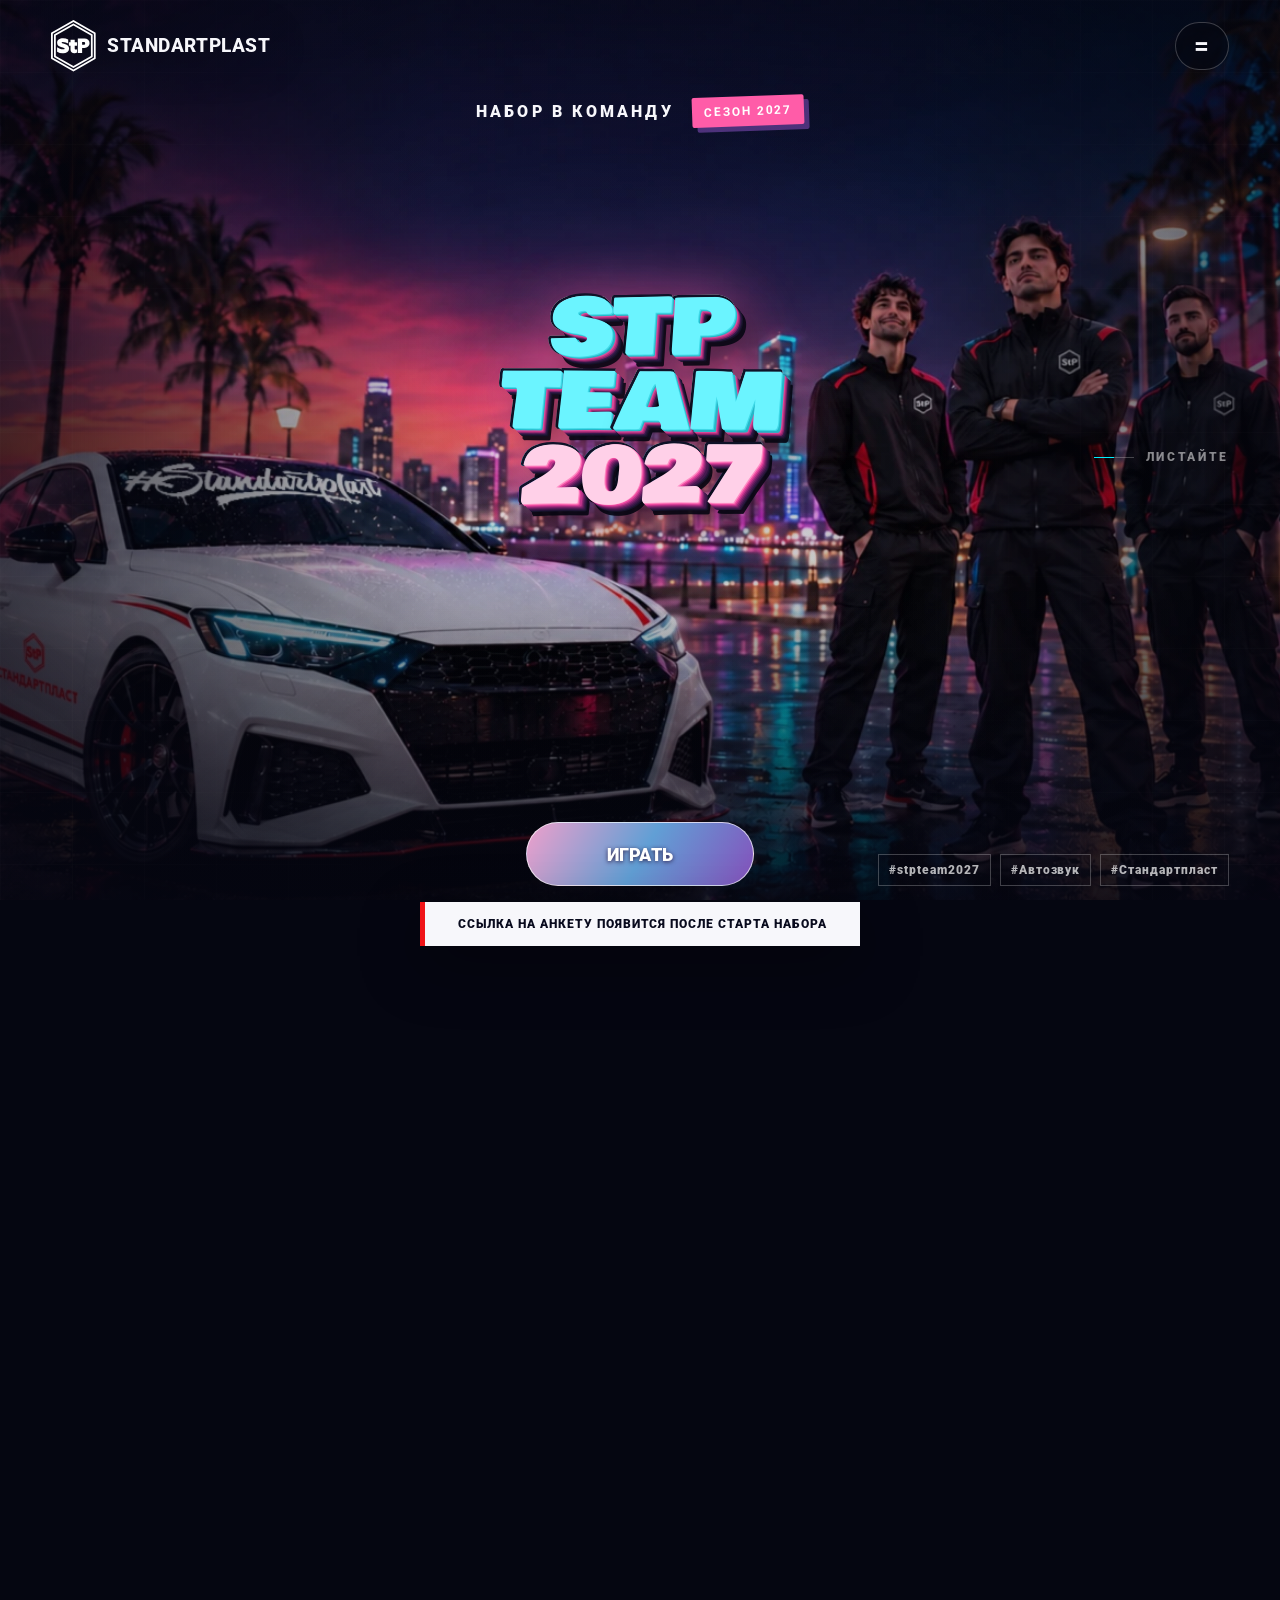
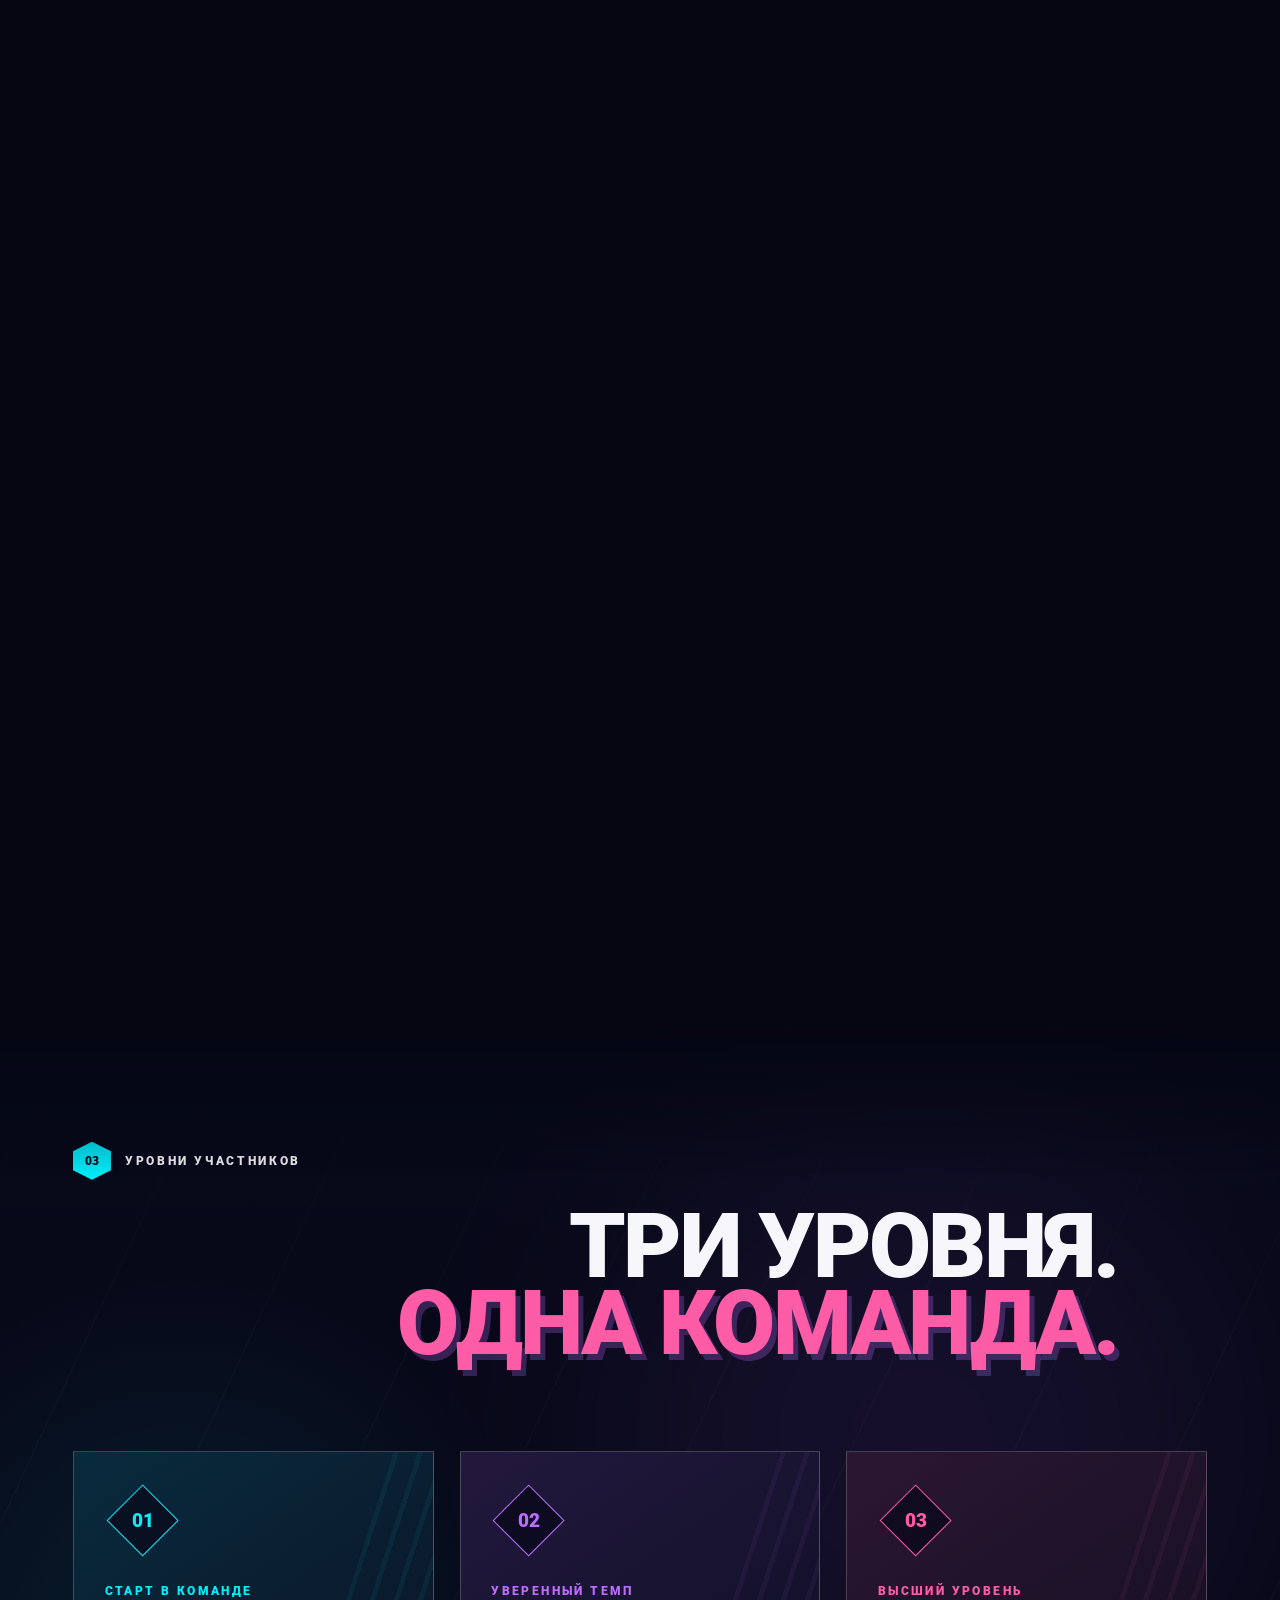
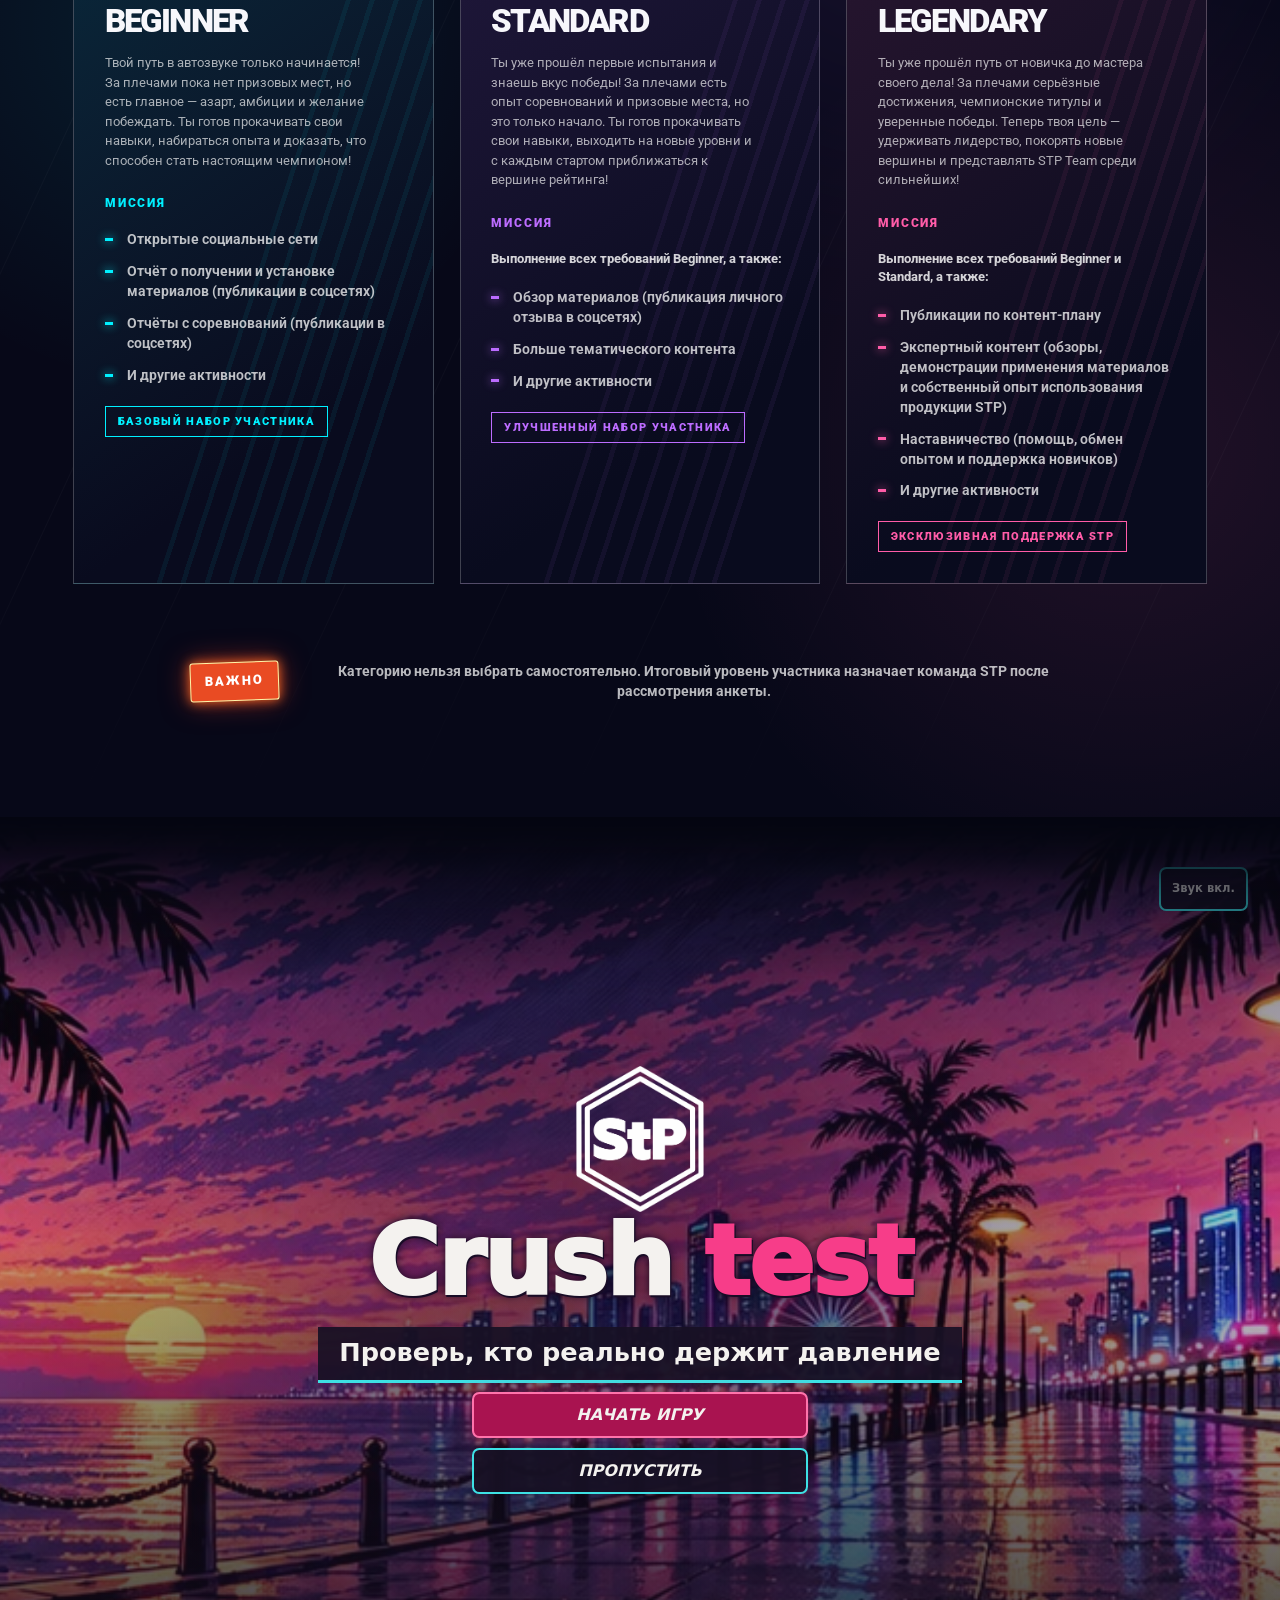
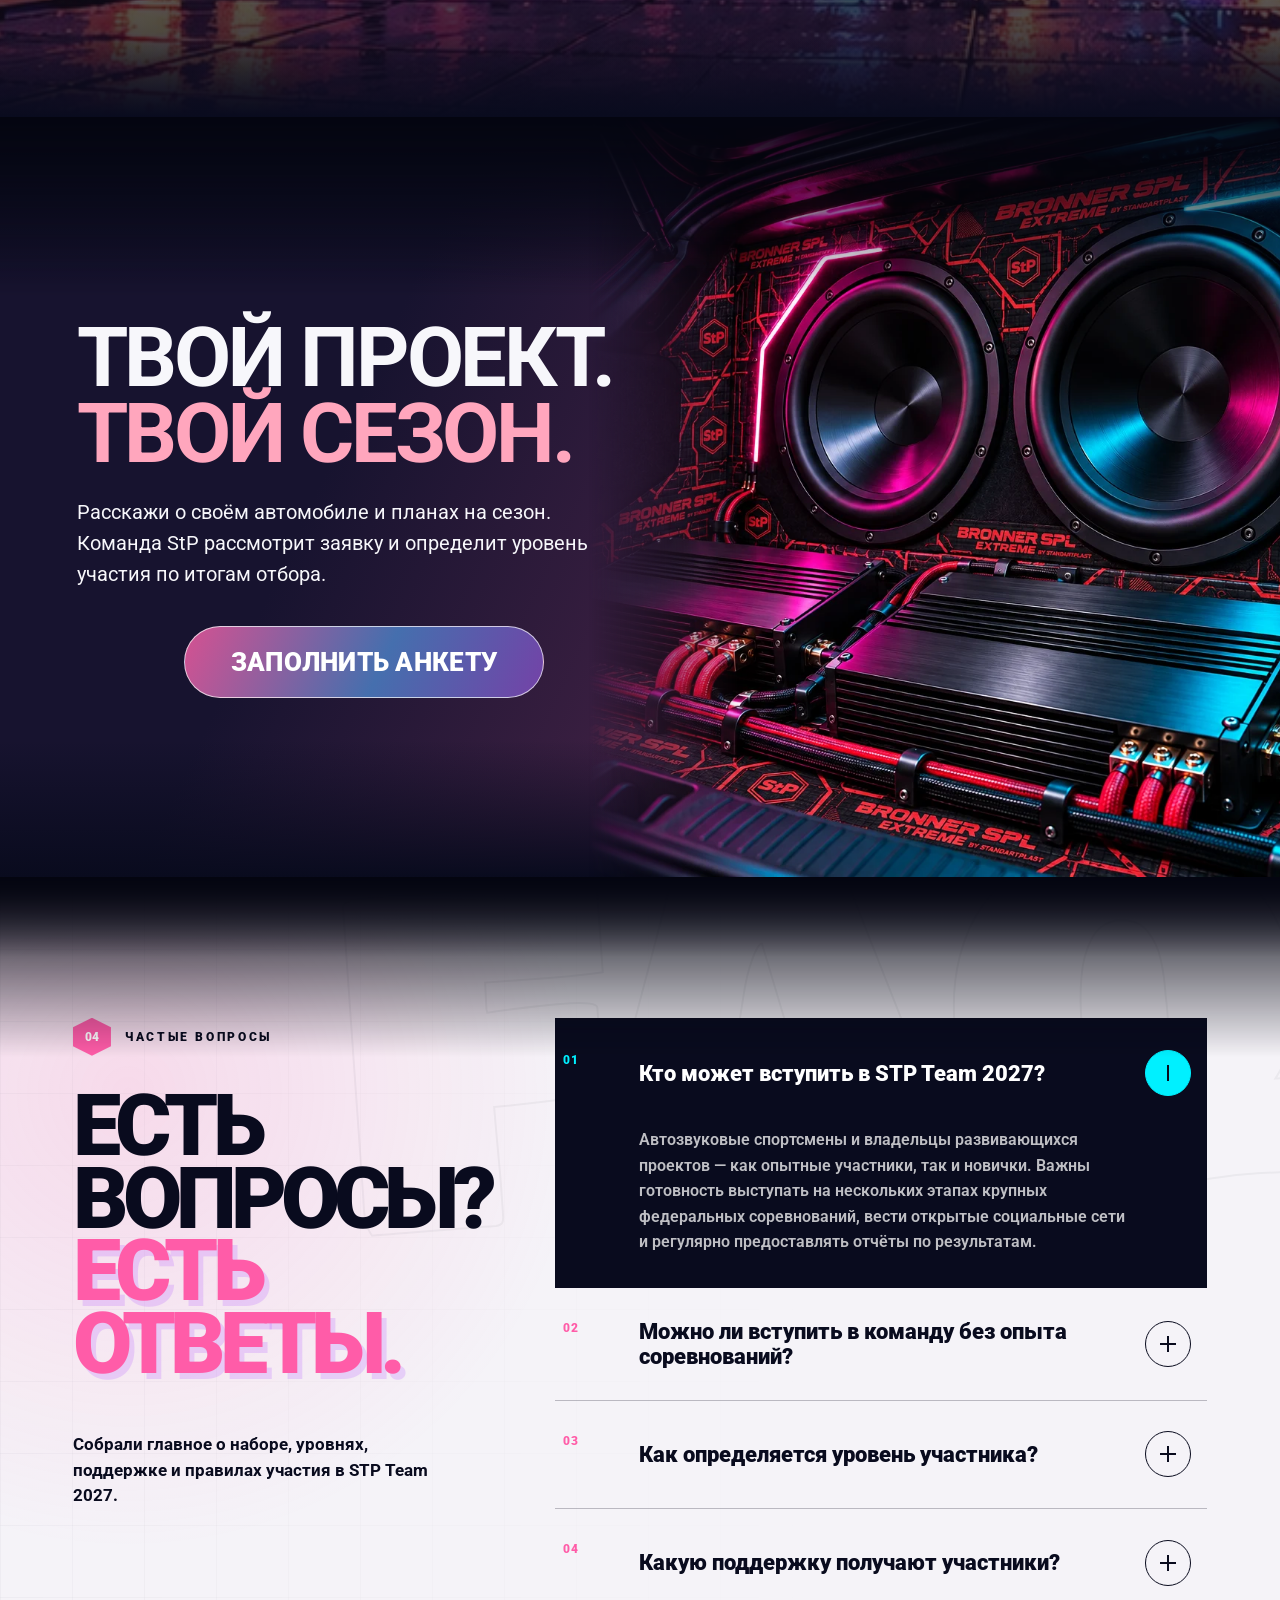
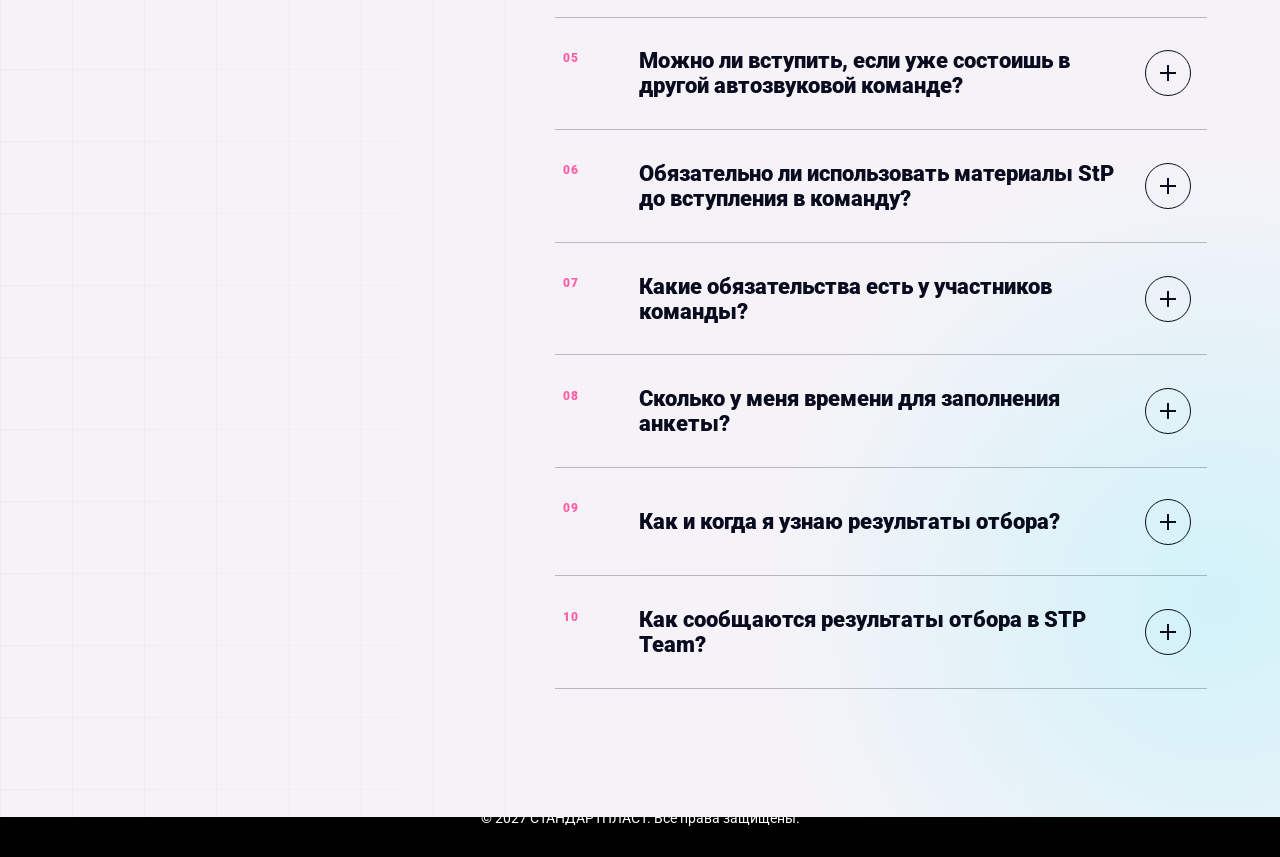
==== commit 818424e6: "Смягчить прокрутку экскурсии и мягко пульсировать кнопку старта игры. Co-authored-by: Cursor <cursor" ====
--- a/index.html
+++ b/index.html
@@ -12,7 +12,7 @@
   <title>STP Team 2027 — набор в команду</title>
   <link rel="preload" as="image" href="assets/images/hero-neon-team-phone.webp" media="(max-width: 540px)" fetchpriority="high">
   <link rel="stylesheet" href="css/style.css">
-  <script src="js/main.js?v=tilt-1" defer></script>
+  <script src="js/main.js?v=tour-2" defer></script>
 </head>
 <body>
   <a class="skip-link" href="#main">Перейти к содержимому</a>
--- a/css/style.css
+++ b/css/style.css
@@ -1488,9 +1488,7 @@
 @media (max-width: 540px) {
   .countdown--hero { margin-bottom: 28px; }
   .hero__grade {
-    background:
-      linear-gradient(180deg, rgba(5,6,17,.42) 0%, transparent 22%, transparent 42%, rgba(5,6,17,.55) 68%, rgba(5,6,17,.9) 100%),
-      radial-gradient(ellipse at 50% 78%, rgba(5,6,17,.72), transparent 58%);
+    background: linear-gradient(180deg, rgba(5,6,17,.2) 0%, transparent 16%, transparent 84%, rgba(5,6,17,.62) 100%);
   }
   .hero__image {
     transform: translate3d(calc(var(--mx) * -16px), calc(var(--my) * -12px), 0) scale(1.08);
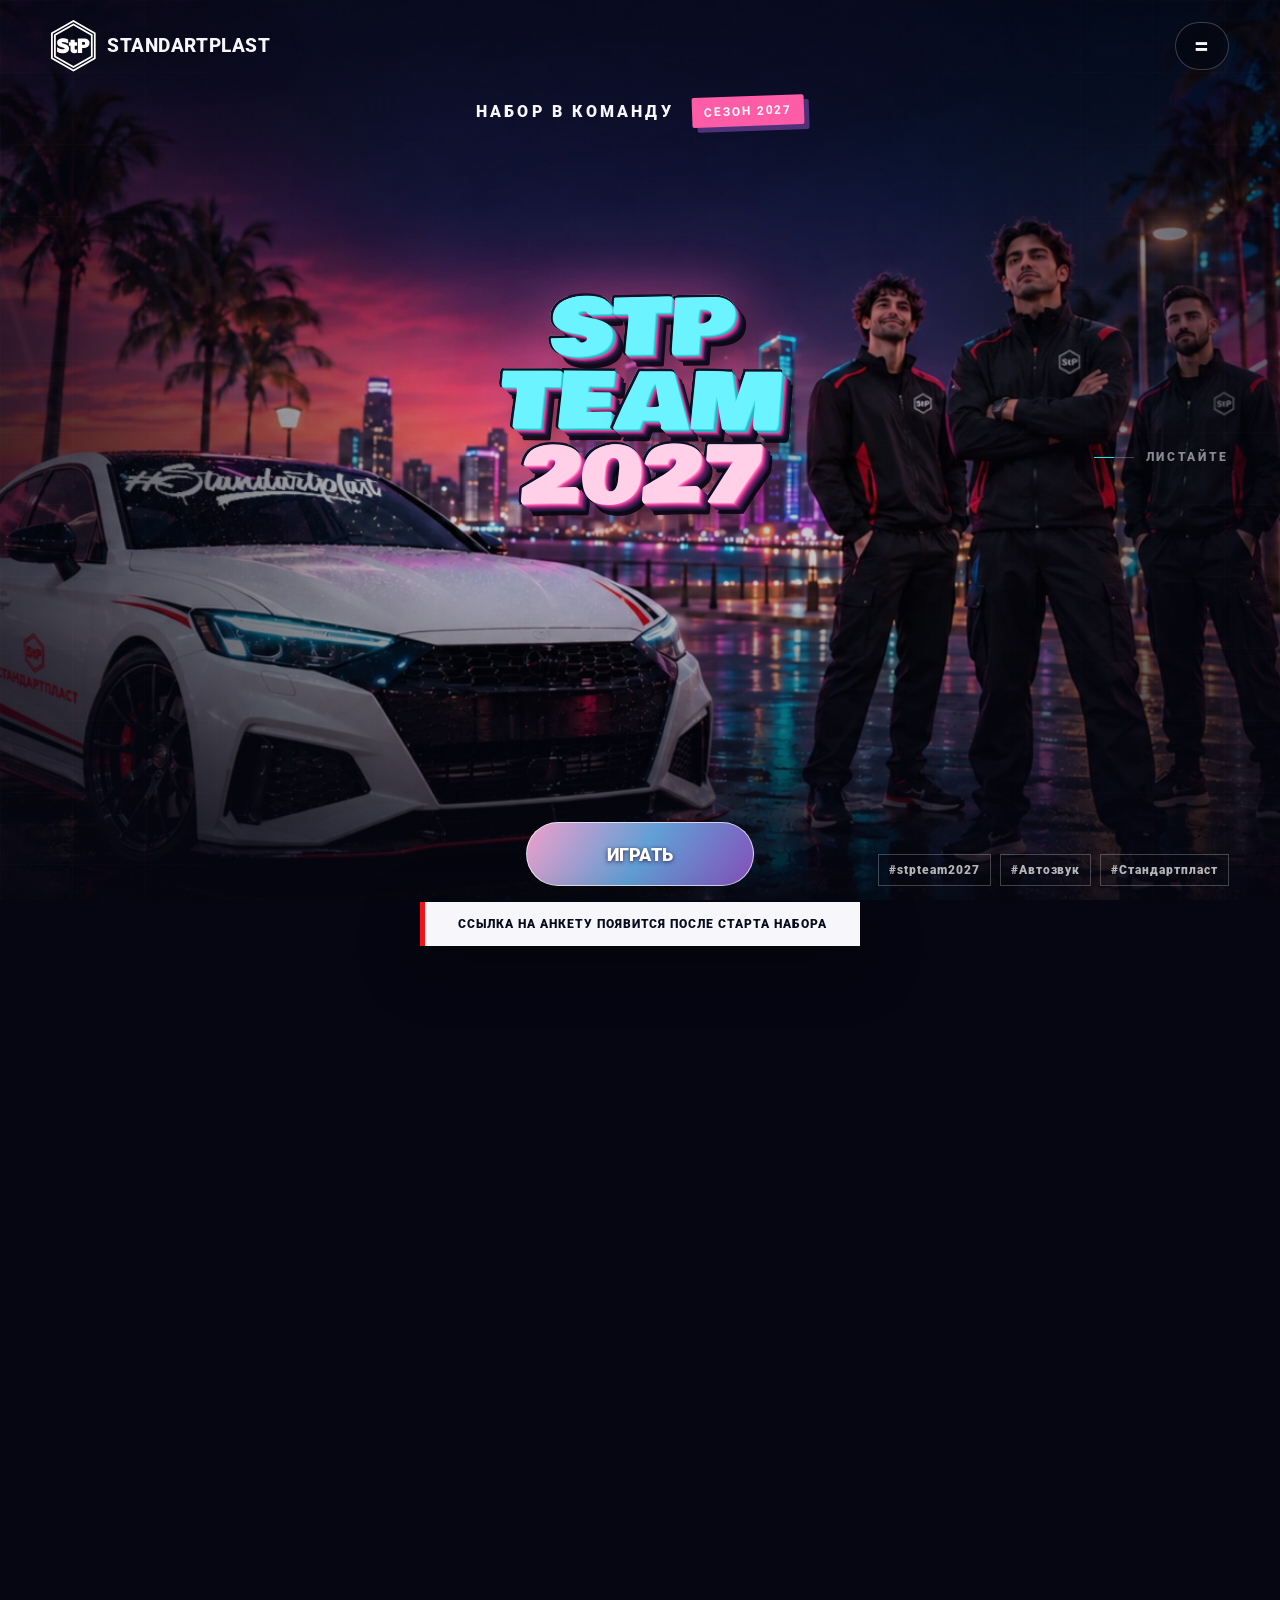
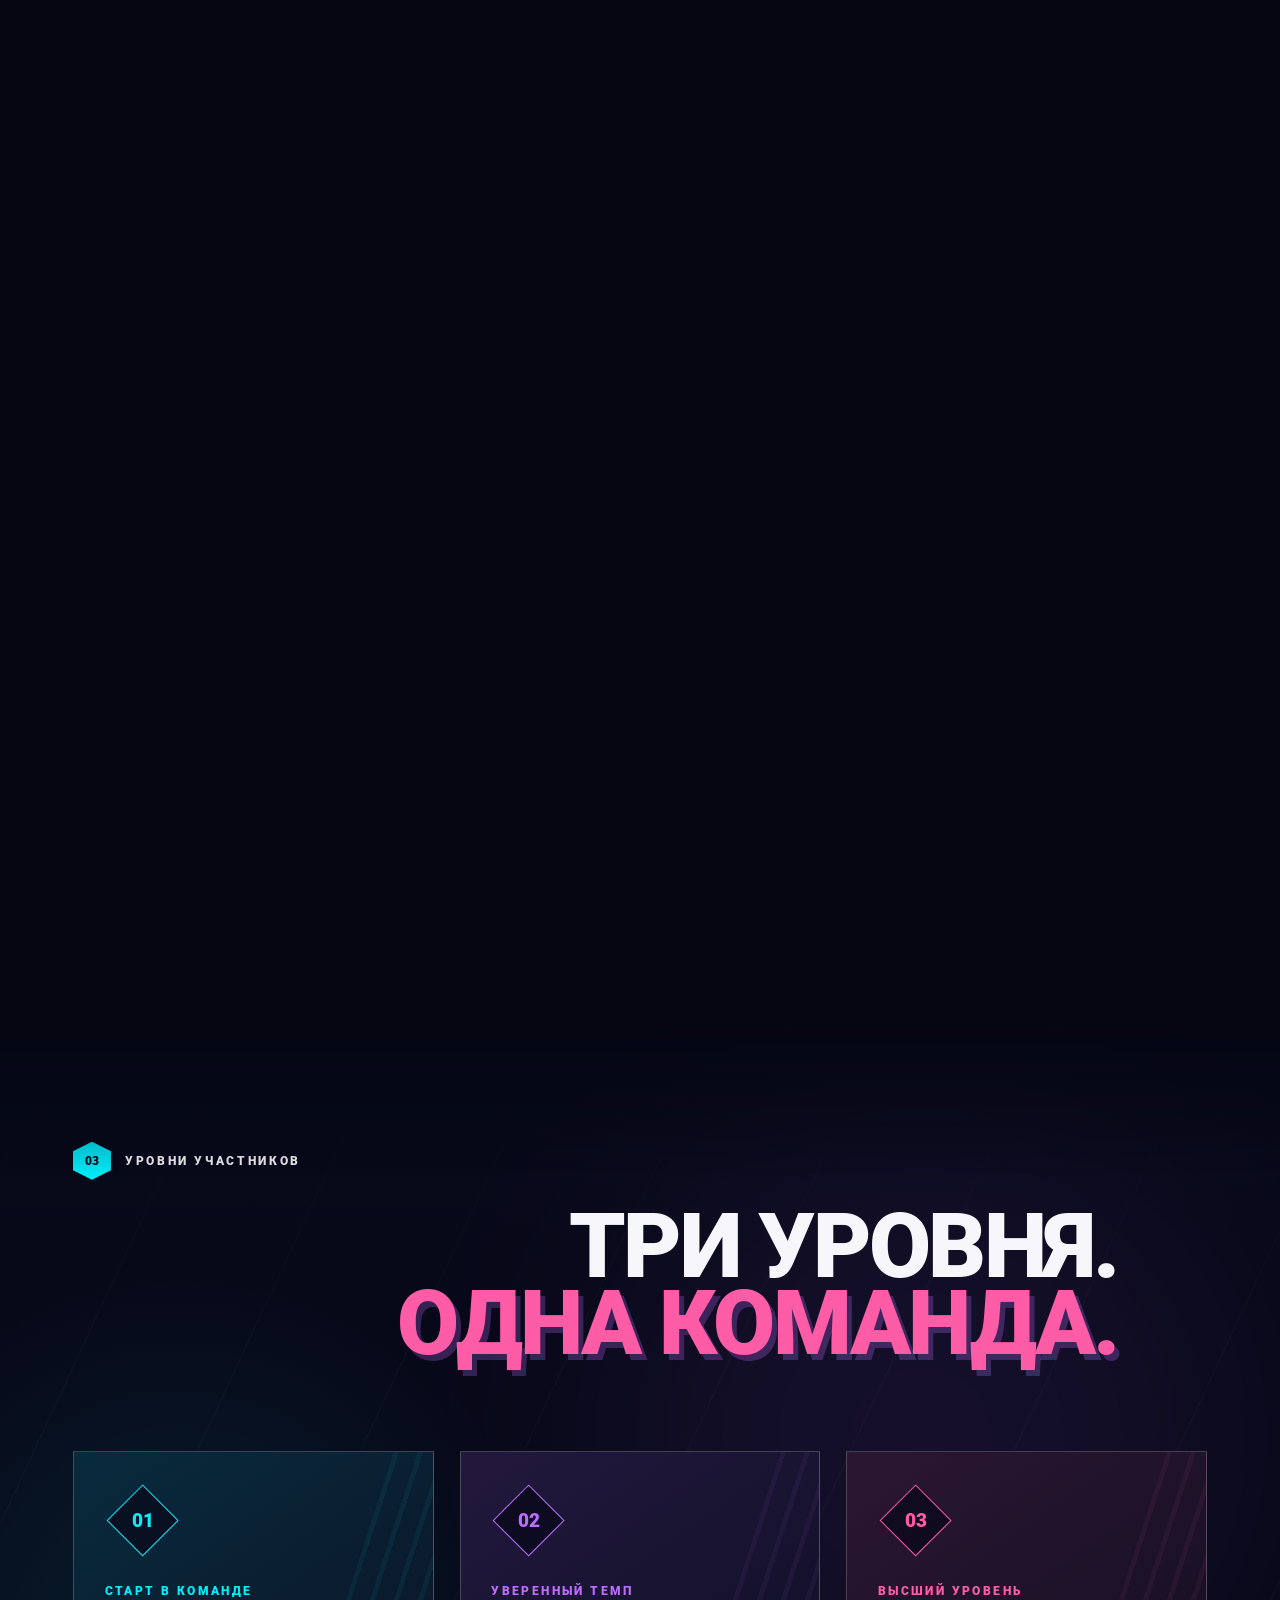
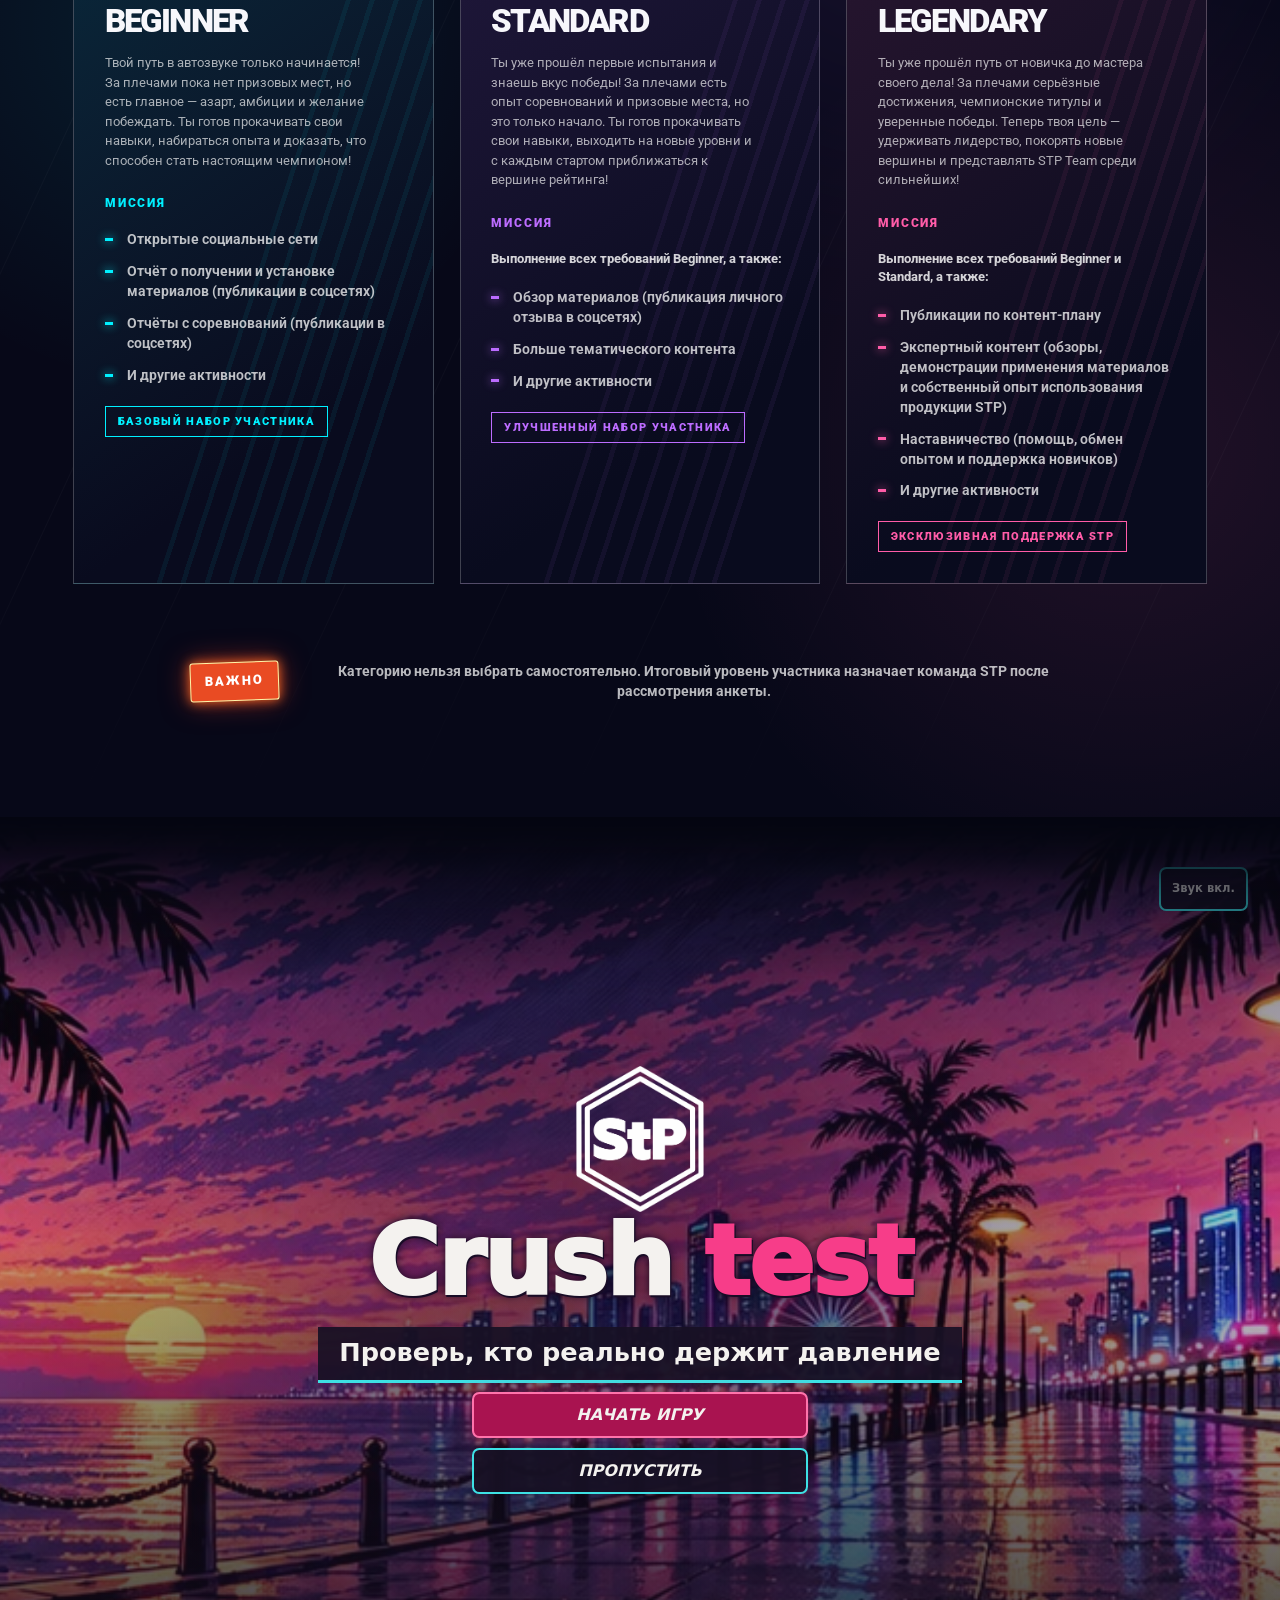
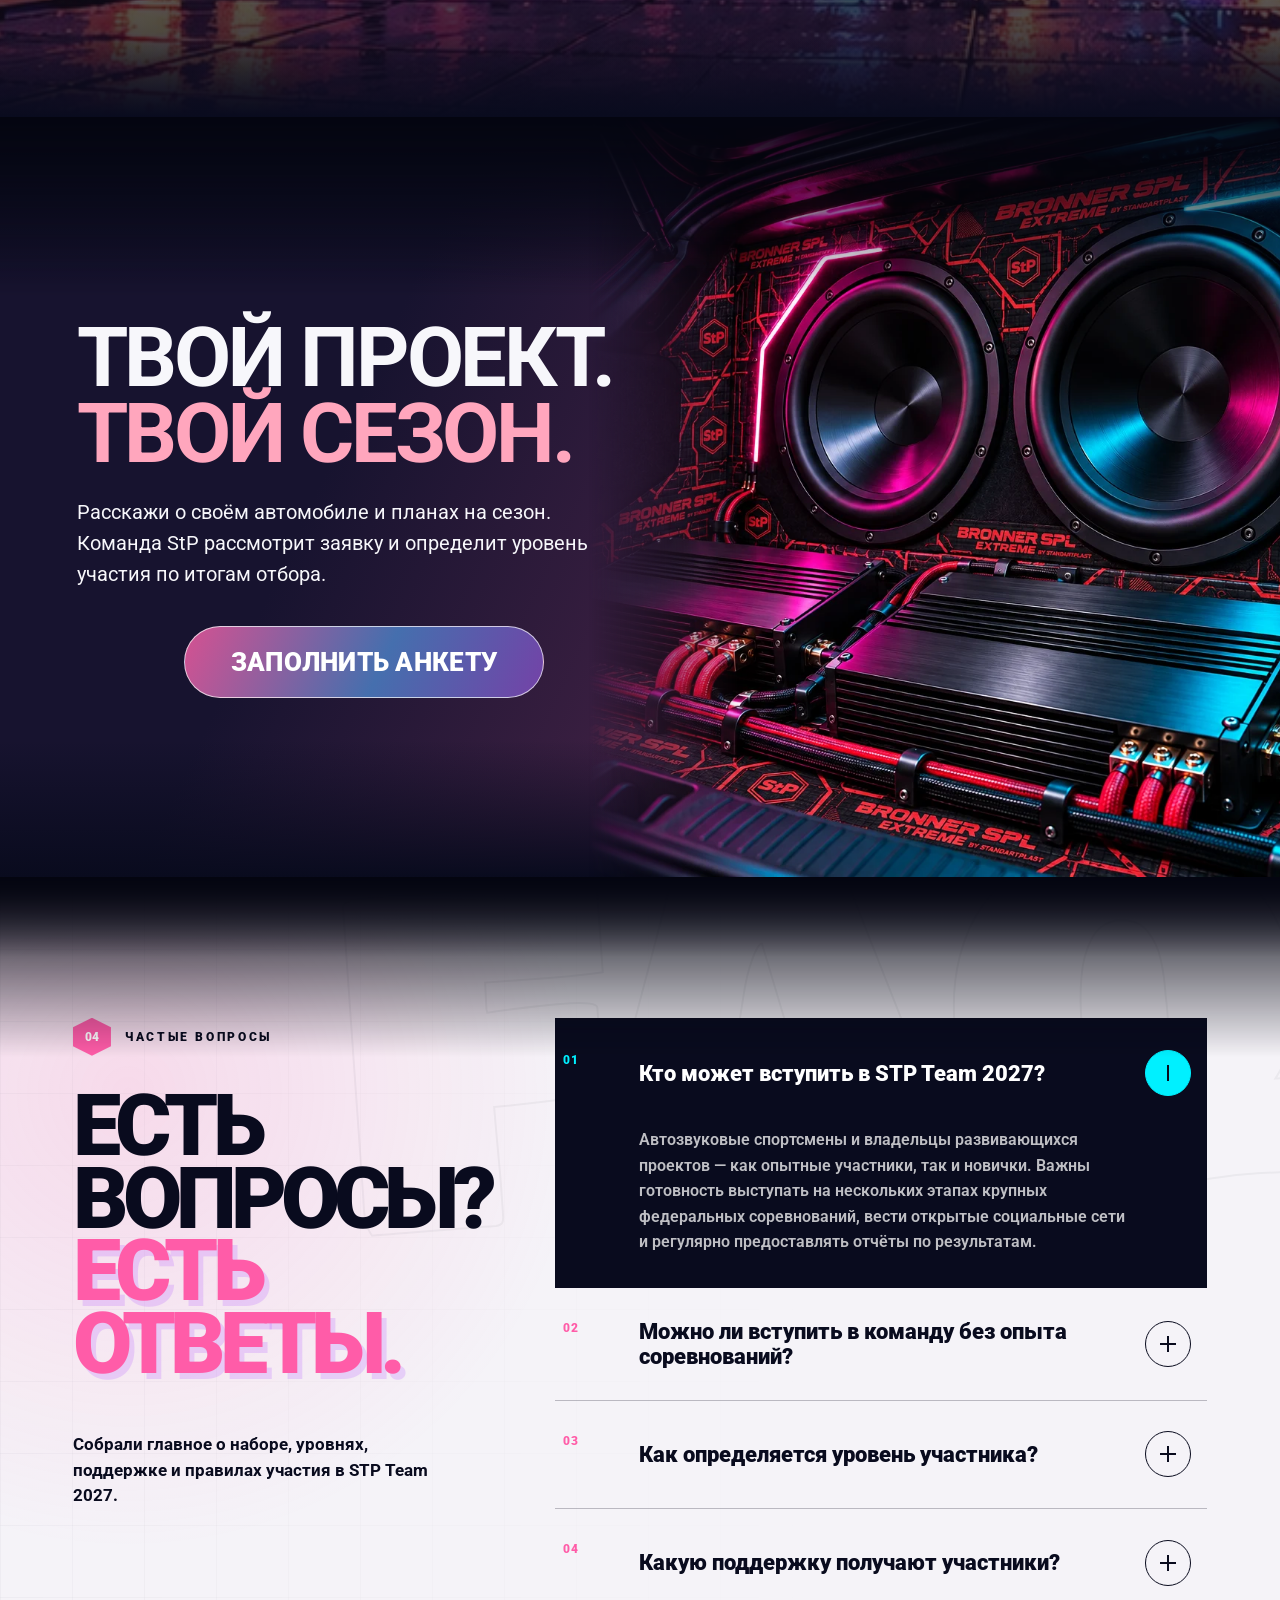
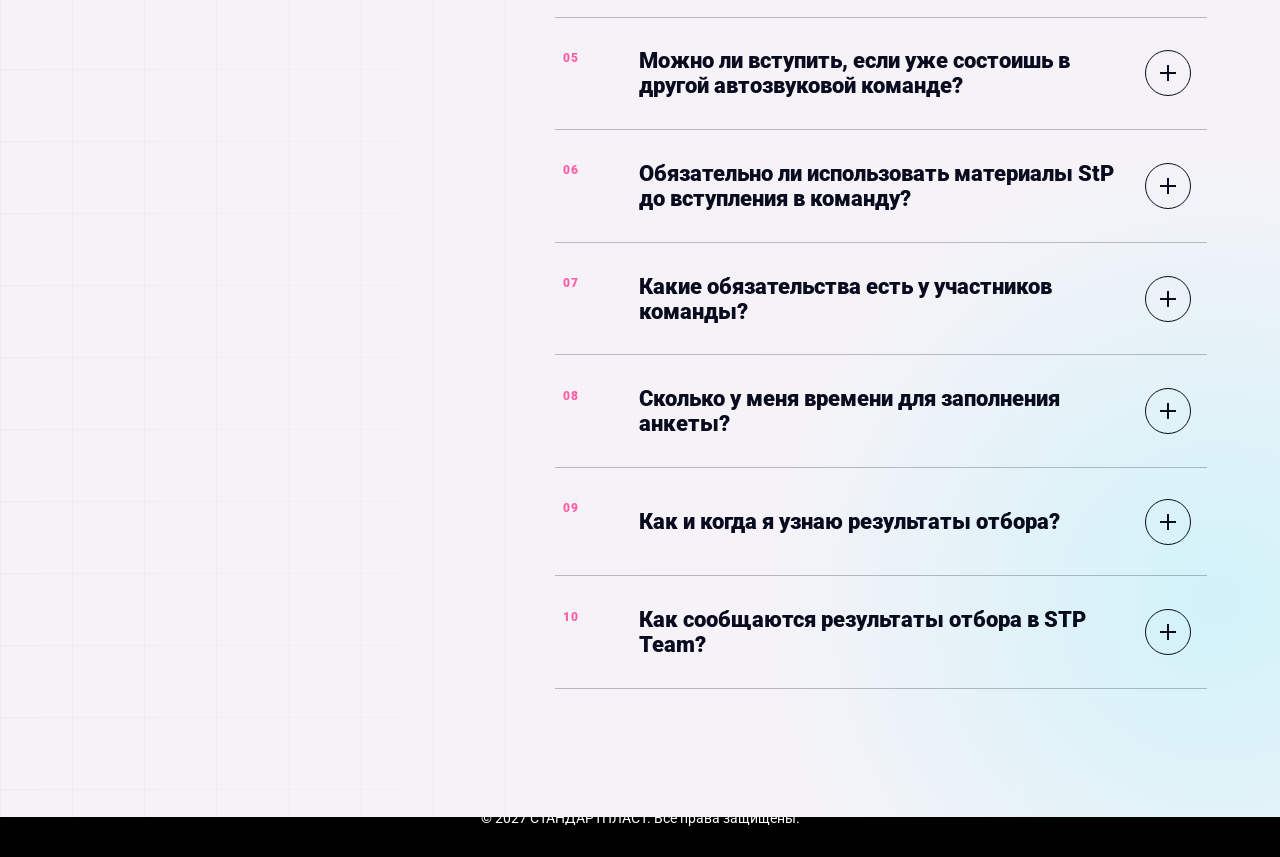
==== commit 8e219f5a: "Прокручивать к игре одним плавным движением без остановок. Co-authored-by: Cursor <cursoragent@curso" ====
--- a/index.html
+++ b/index.html
@@ -12,7 +12,7 @@
   <title>STP Team 2027 — набор в команду</title>
   <link rel="preload" as="image" href="assets/images/hero-neon-team-phone.webp" media="(max-width: 540px)" fetchpriority="high">
   <link rel="stylesheet" href="css/style.css">
-  <script src="js/main.js?v=tour-2" defer></script>
+  <script src="js/main.js?v=tour-3" defer></script>
 </head>
 <body>
   <a class="skip-link" href="#main">Перейти к содержимому</a>
--- a/css/style.css
+++ b/css/style.css
@@ -1488,7 +1488,9 @@
 @media (max-width: 540px) {
   .countdown--hero { margin-bottom: 28px; }
   .hero__grade {
-    background: linear-gradient(180deg, rgba(5,6,17,.2) 0%, transparent 16%, transparent 84%, rgba(5,6,17,.62) 100%);
+    background:
+      linear-gradient(180deg, rgba(5,6,17,.38) 0%, transparent 20%, transparent 70%, rgba(5,6,17,.78) 100%),
+      radial-gradient(ellipse at 50% 44%, transparent 0 32%, rgba(5,6,17,.22) 64%, rgba(5,6,17,.82) 100%);
   }
   .hero__image {
     transform: translate3d(calc(var(--mx) * -16px), calc(var(--my) * -12px), 0) scale(1.08);
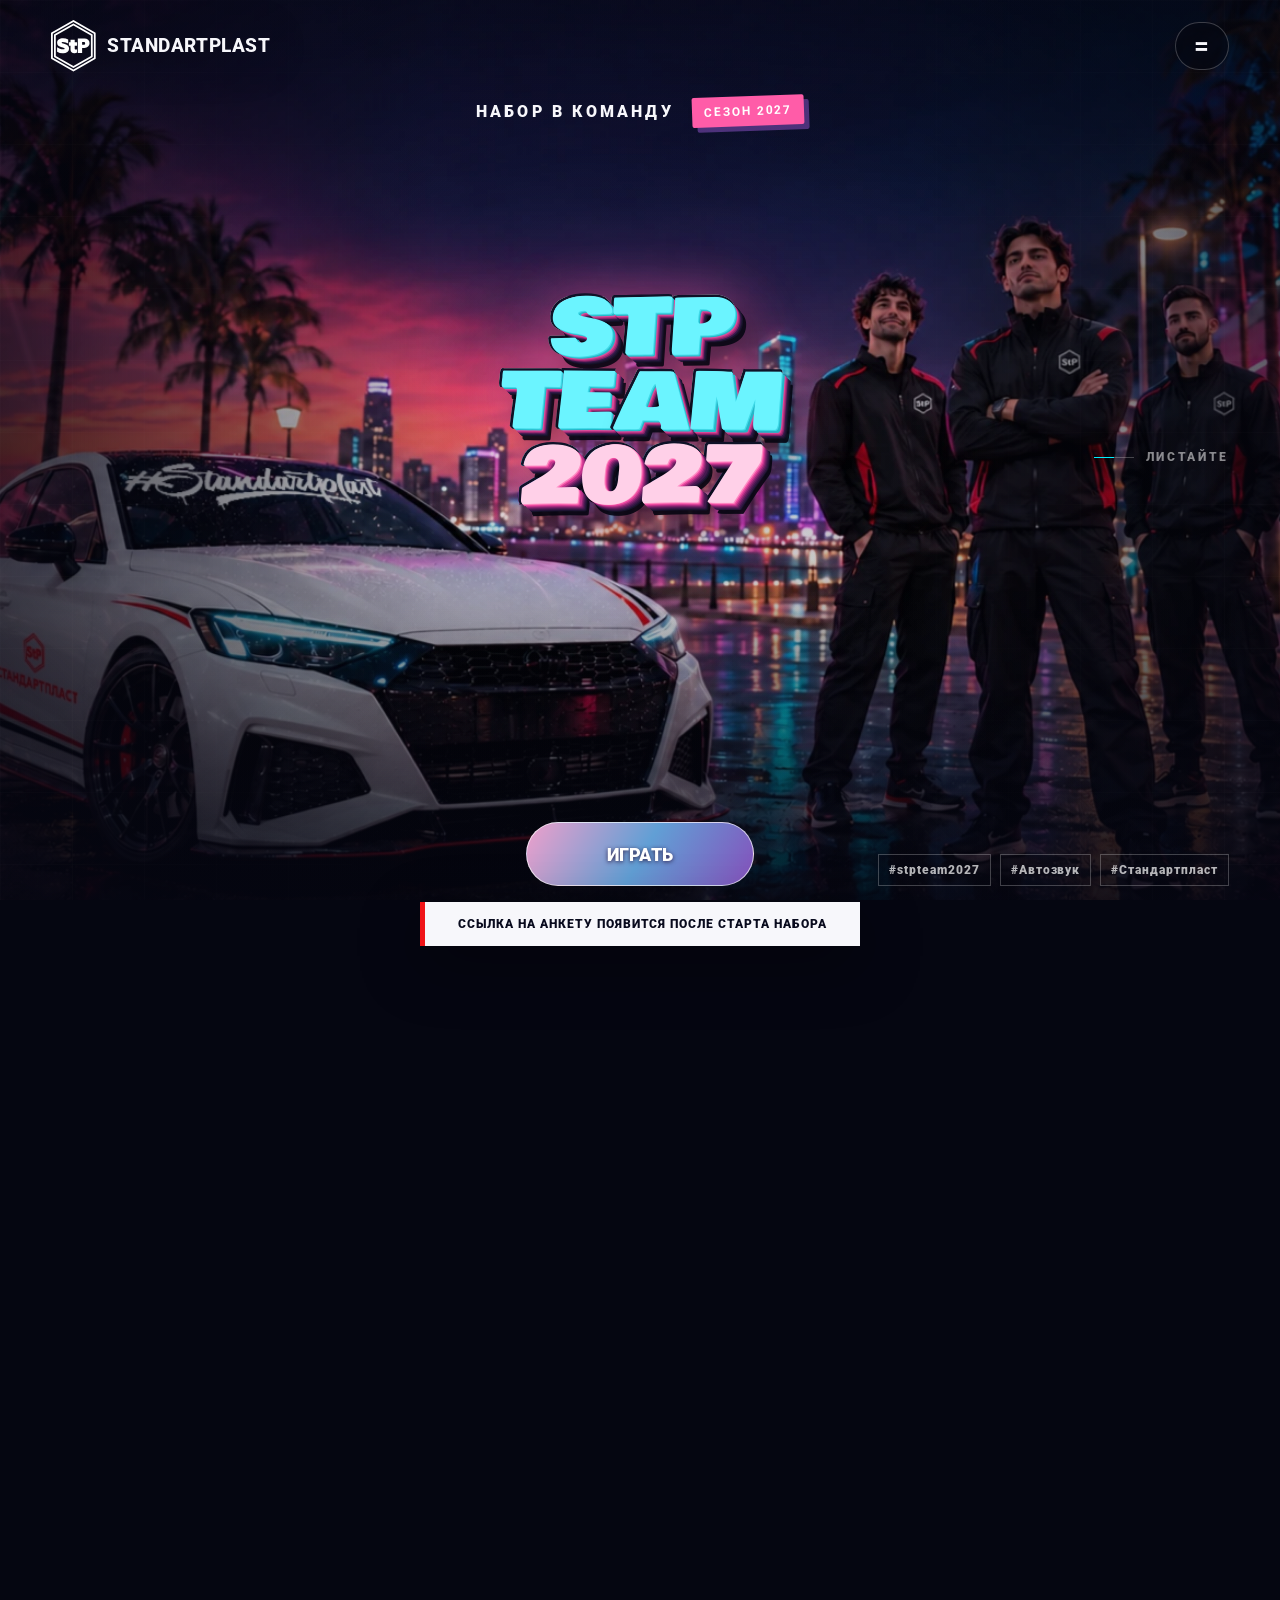
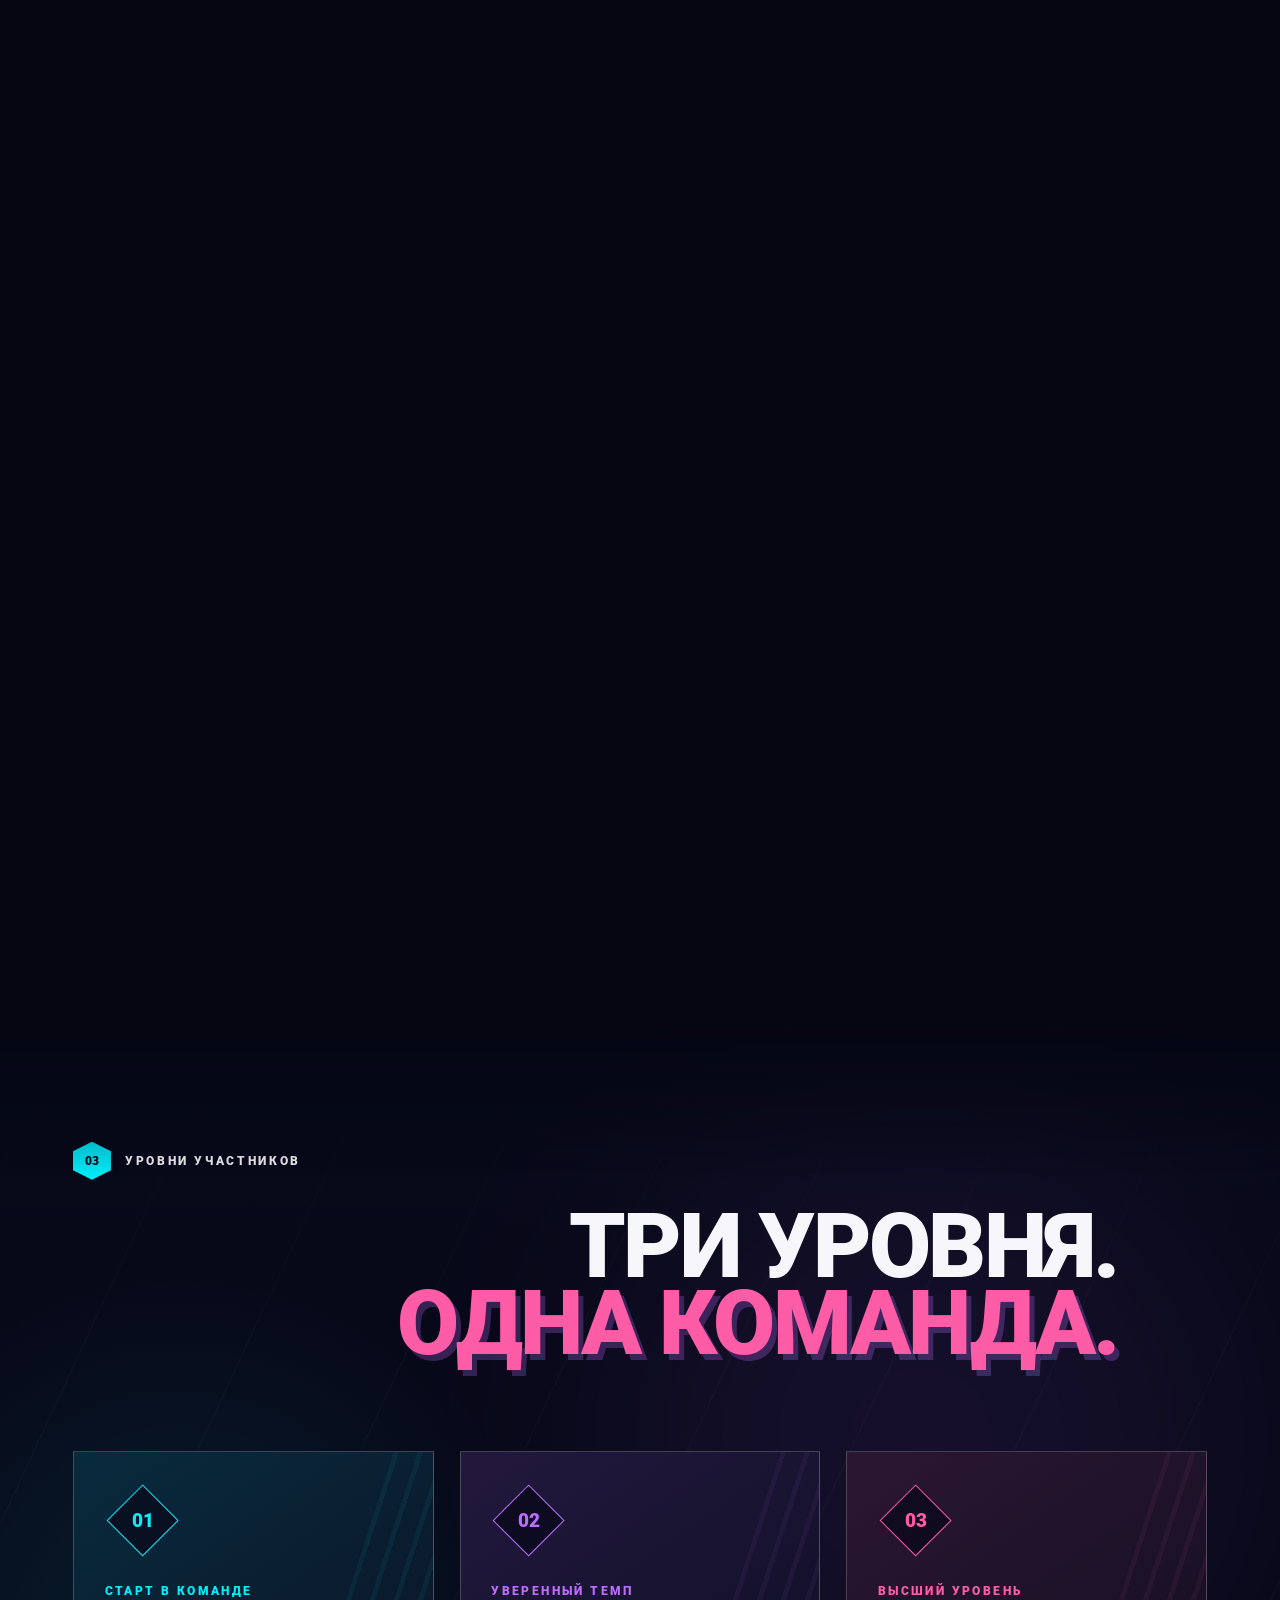
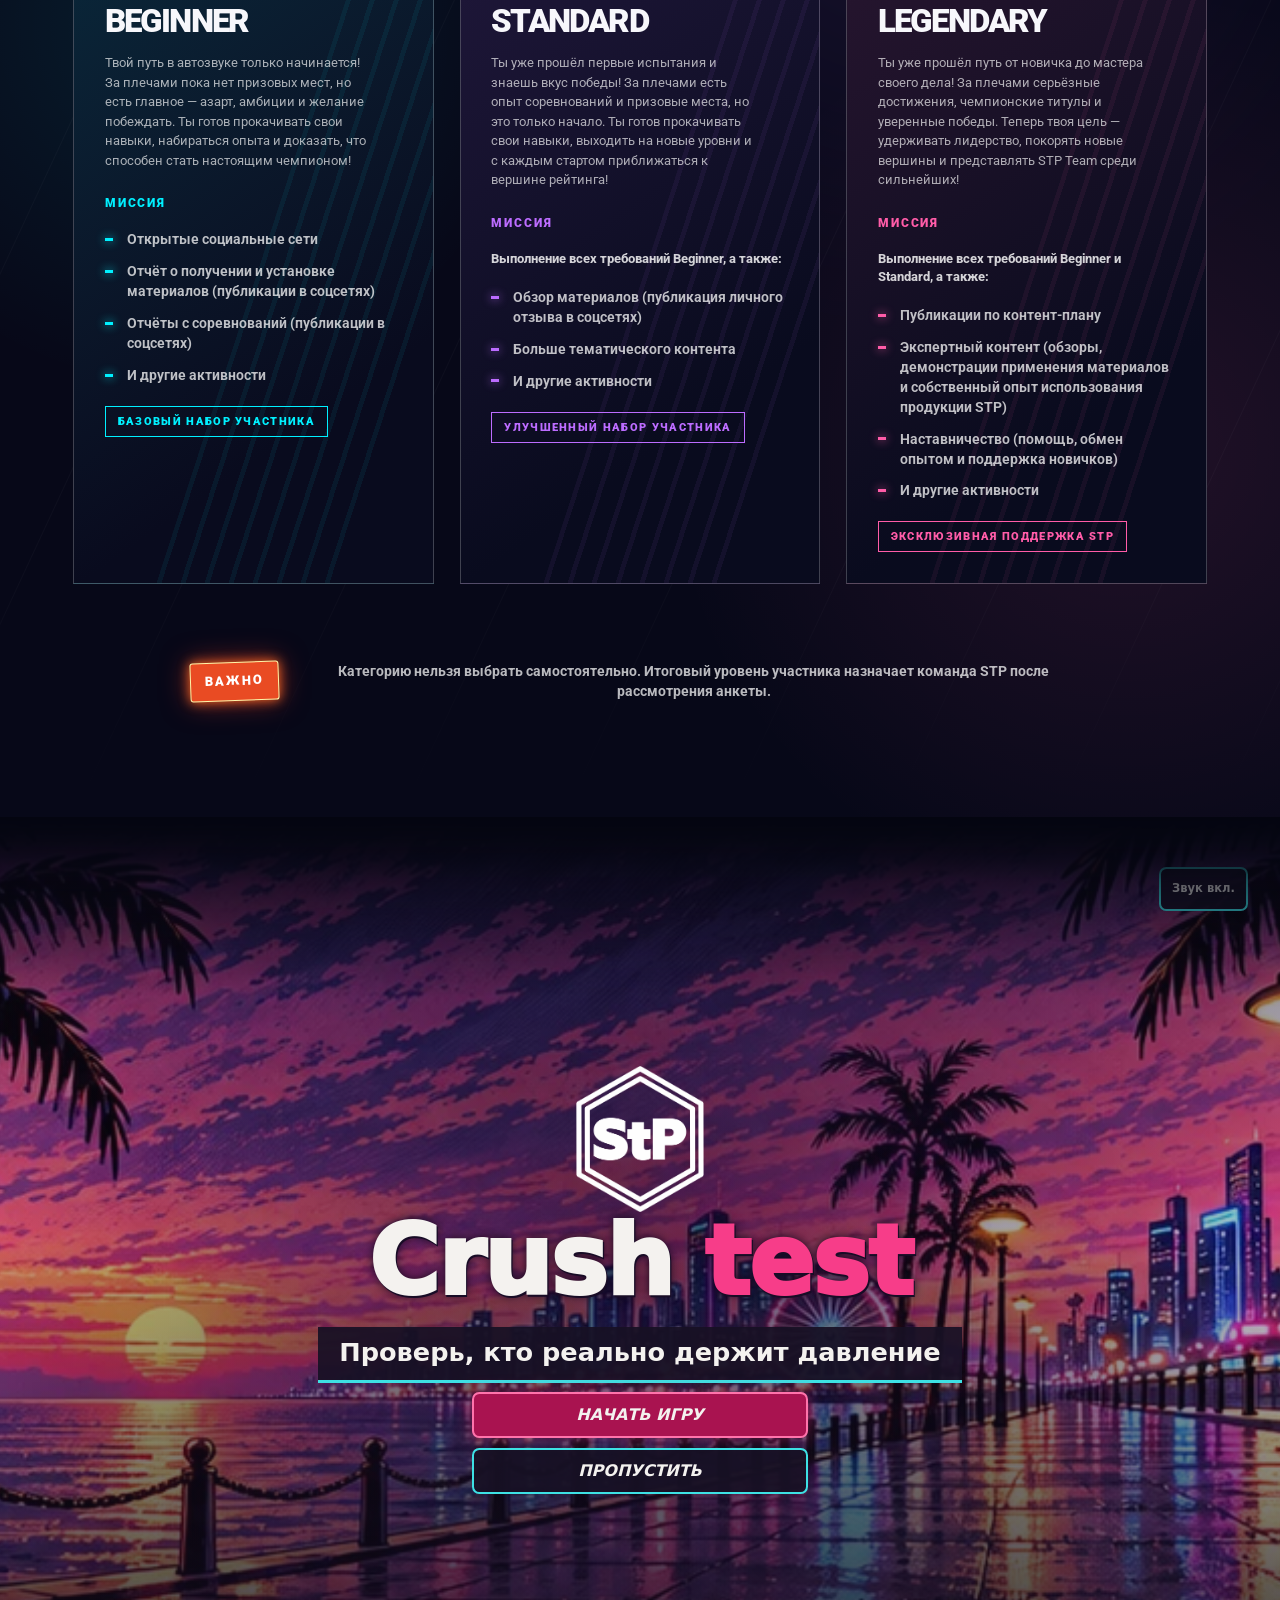
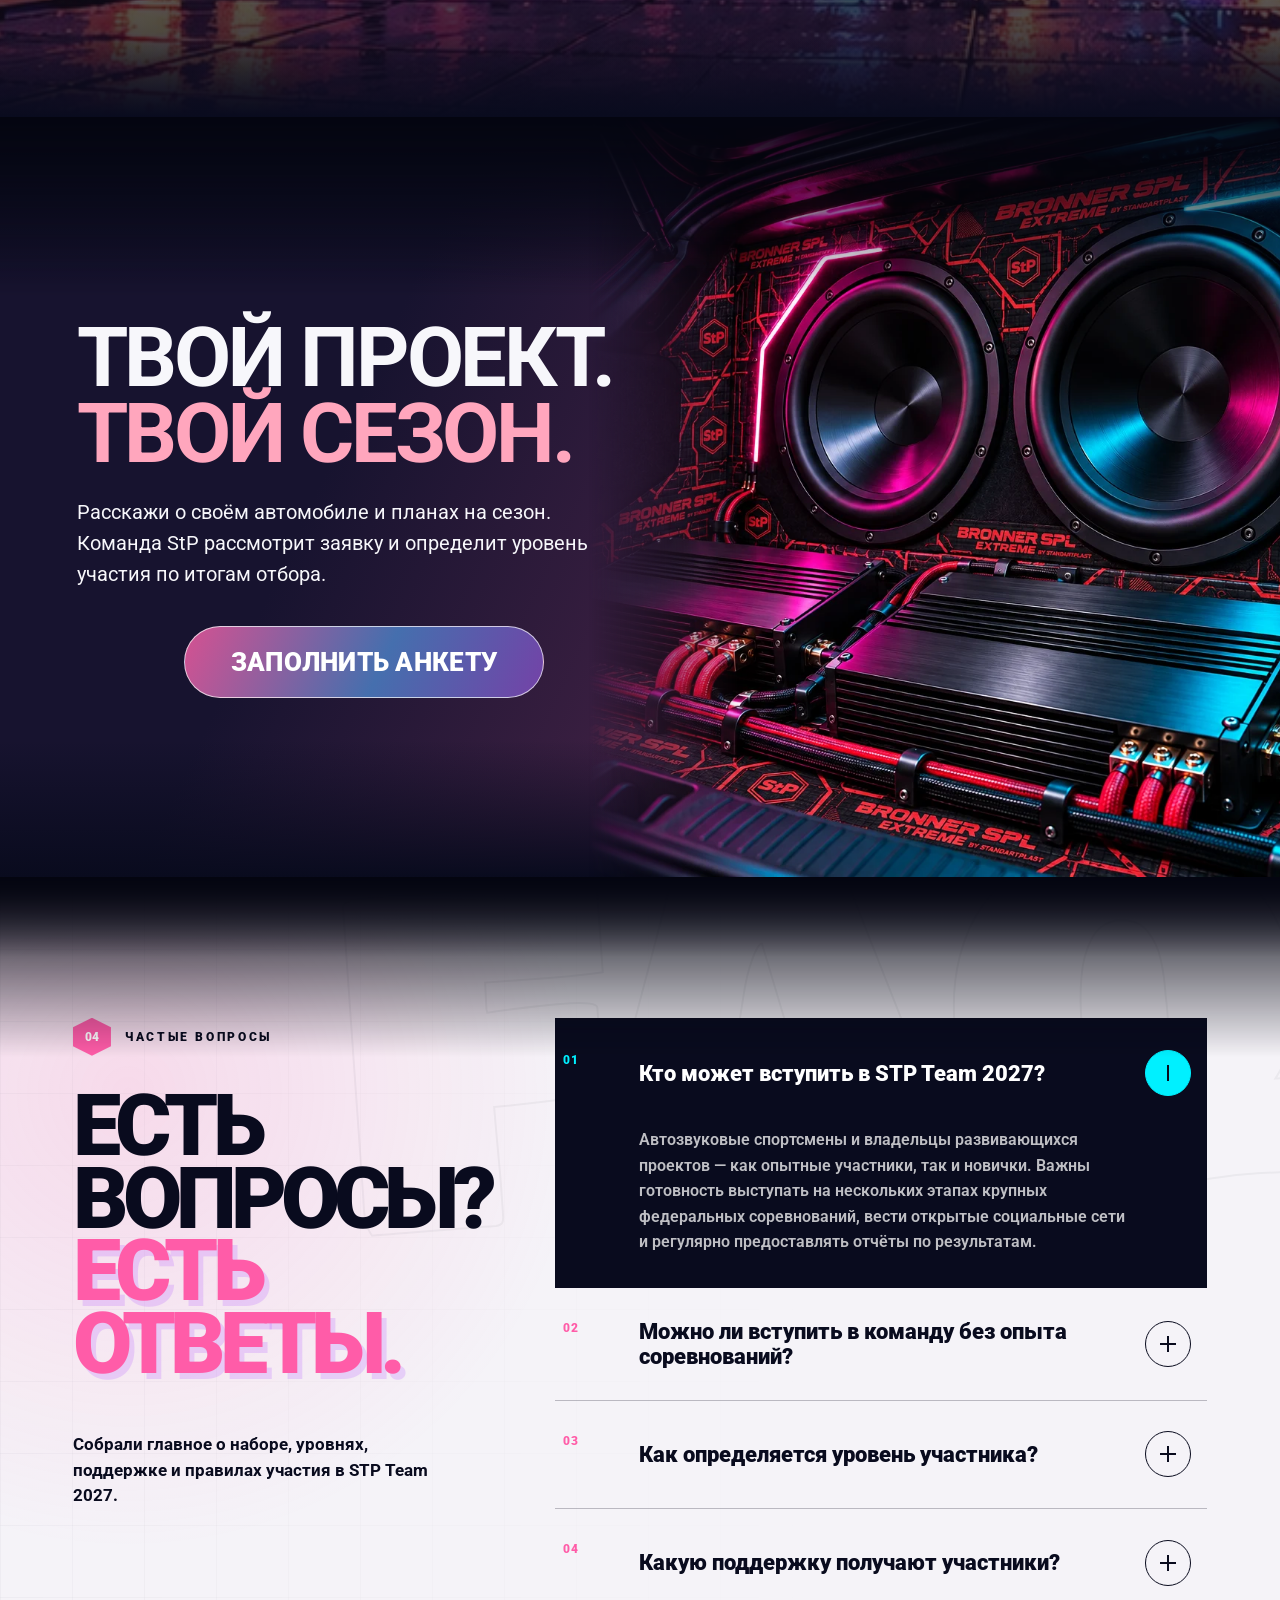
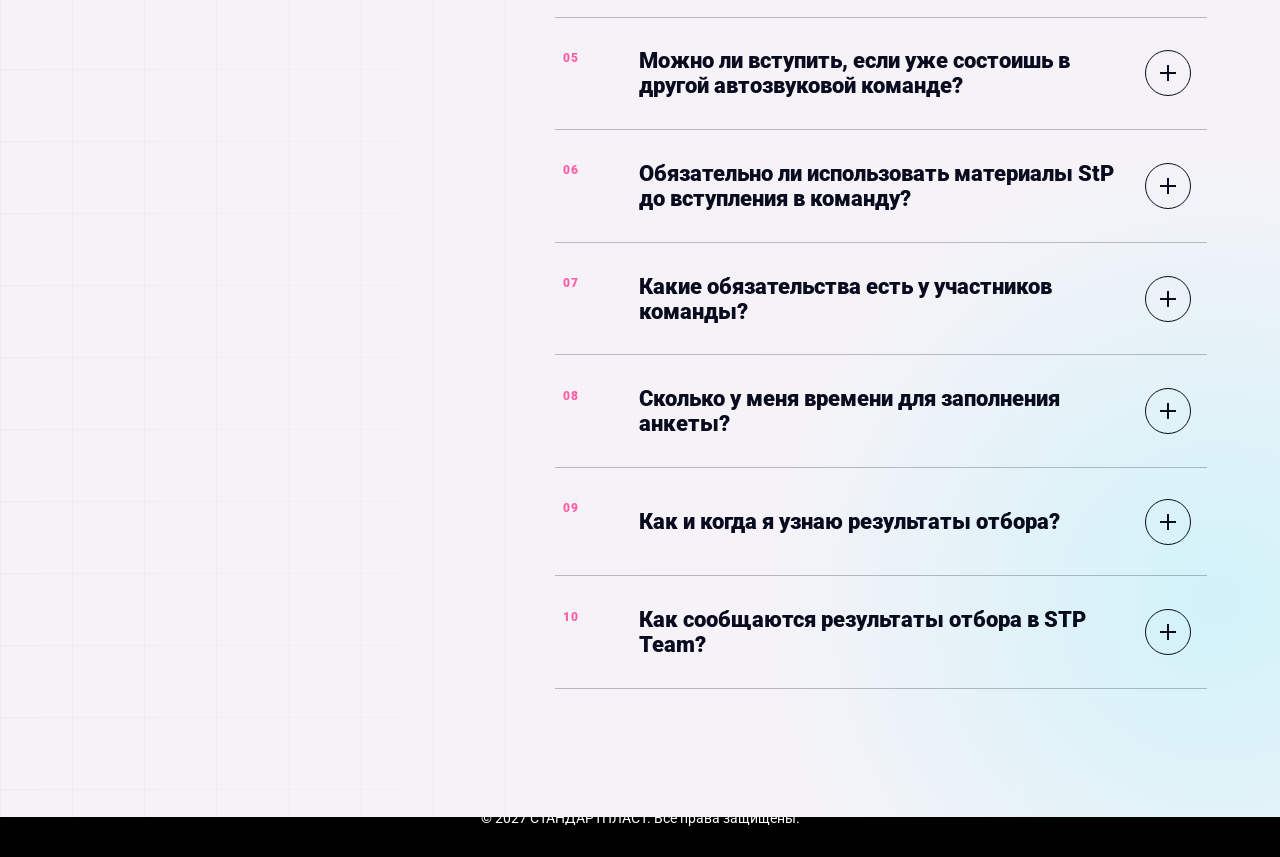
==== commit 6a721f4f: "Сделать переход к игре медленным непрерывным просмотром страницы. Co-authored-by: Cursor <cursoragen" ====
--- a/index.html
+++ b/index.html
@@ -12,7 +12,7 @@
   <title>STP Team 2027 — набор в команду</title>
   <link rel="preload" as="image" href="assets/images/hero-neon-team-phone.webp" media="(max-width: 540px)" fetchpriority="high">
   <link rel="stylesheet" href="css/style.css">
-  <script src="js/main.js?v=tour-3" defer></script>
+  <script src="js/main.js?v=tour-4" defer></script>
 </head>
 <body>
   <a class="skip-link" href="#main">Перейти к содержимому</a>
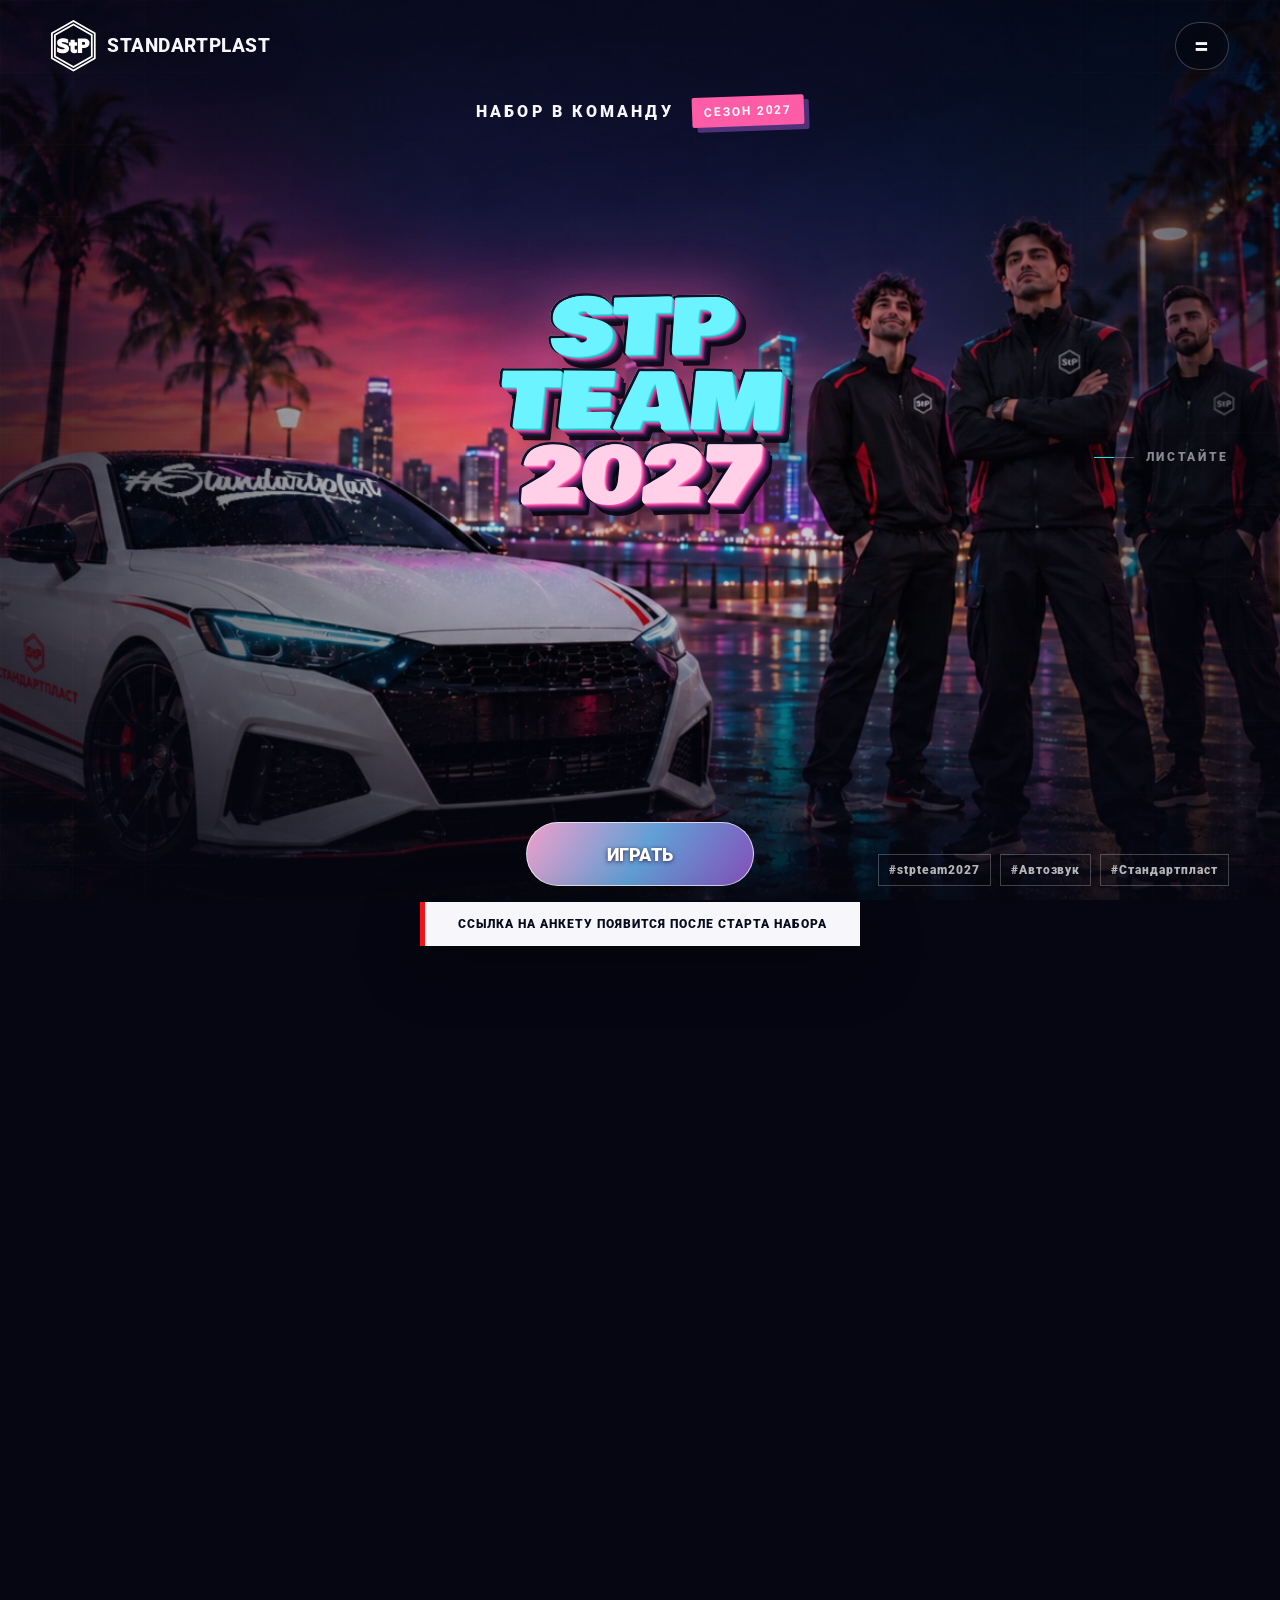
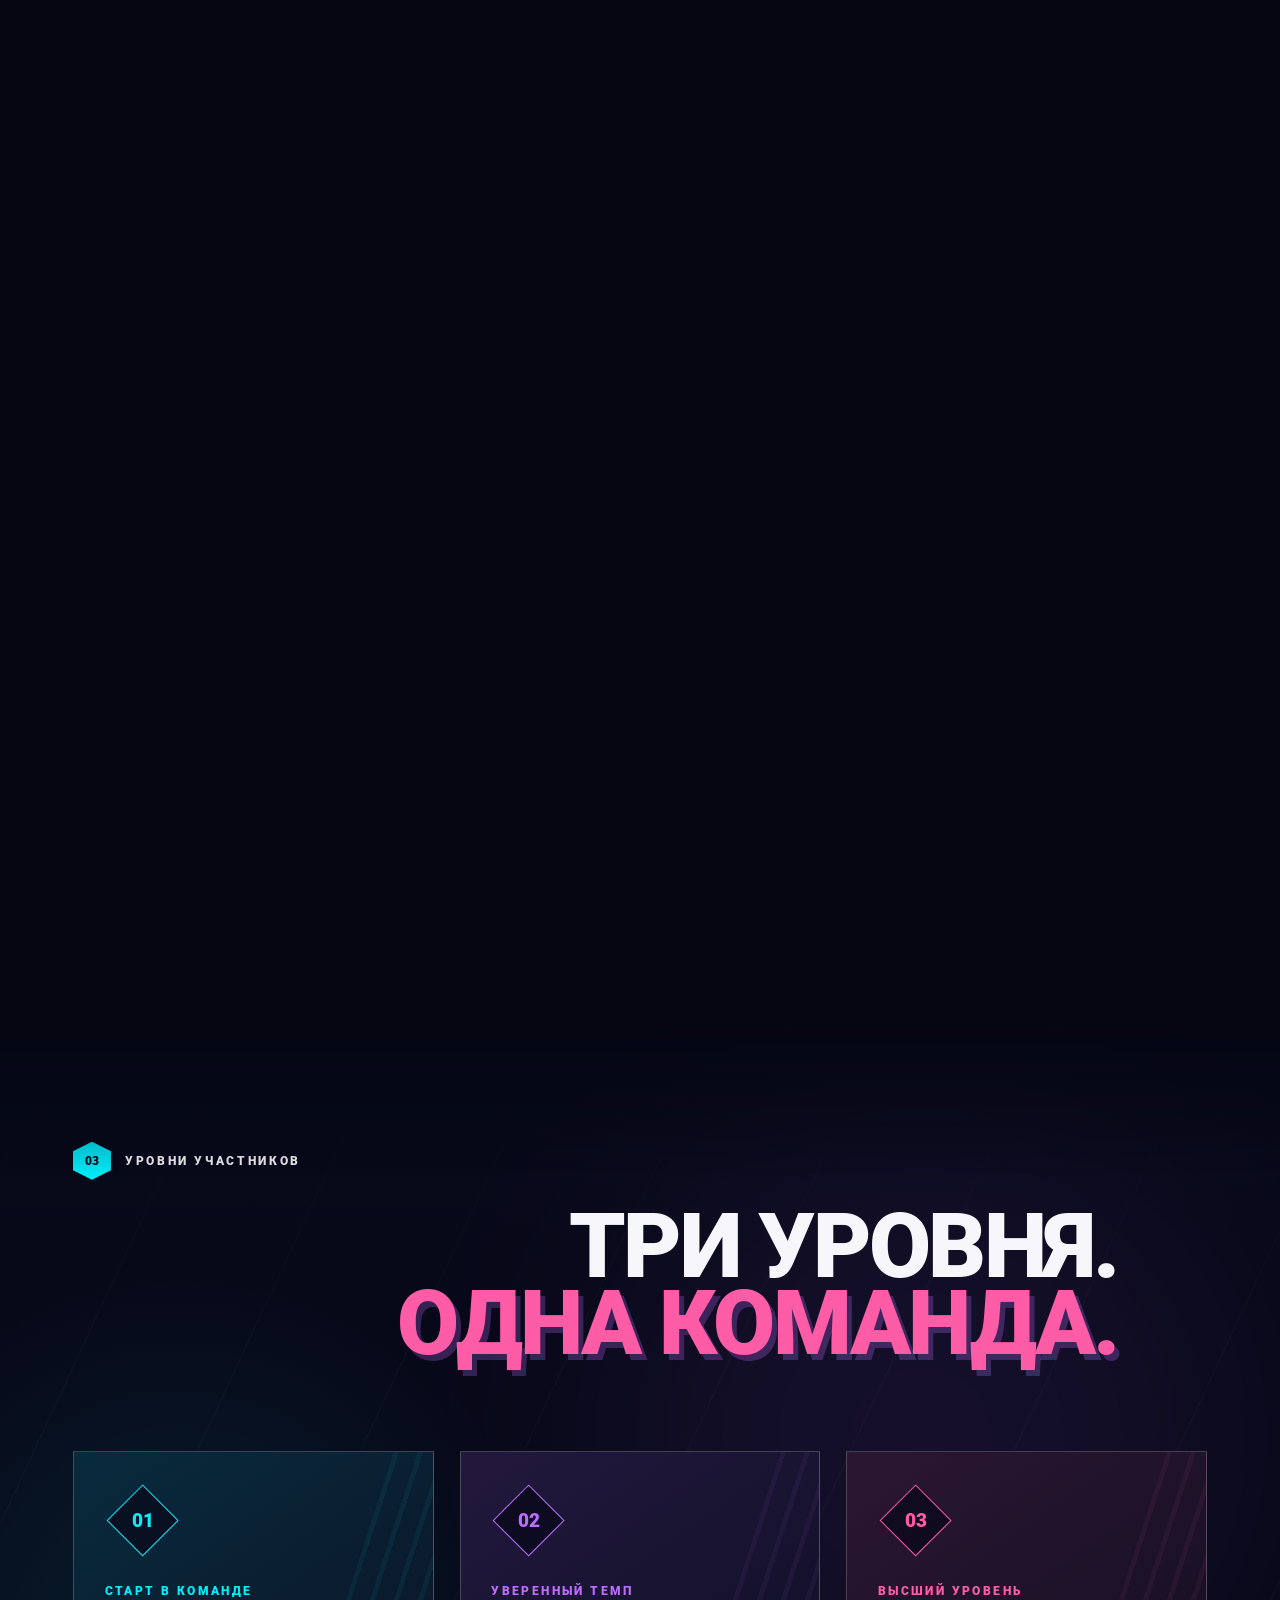
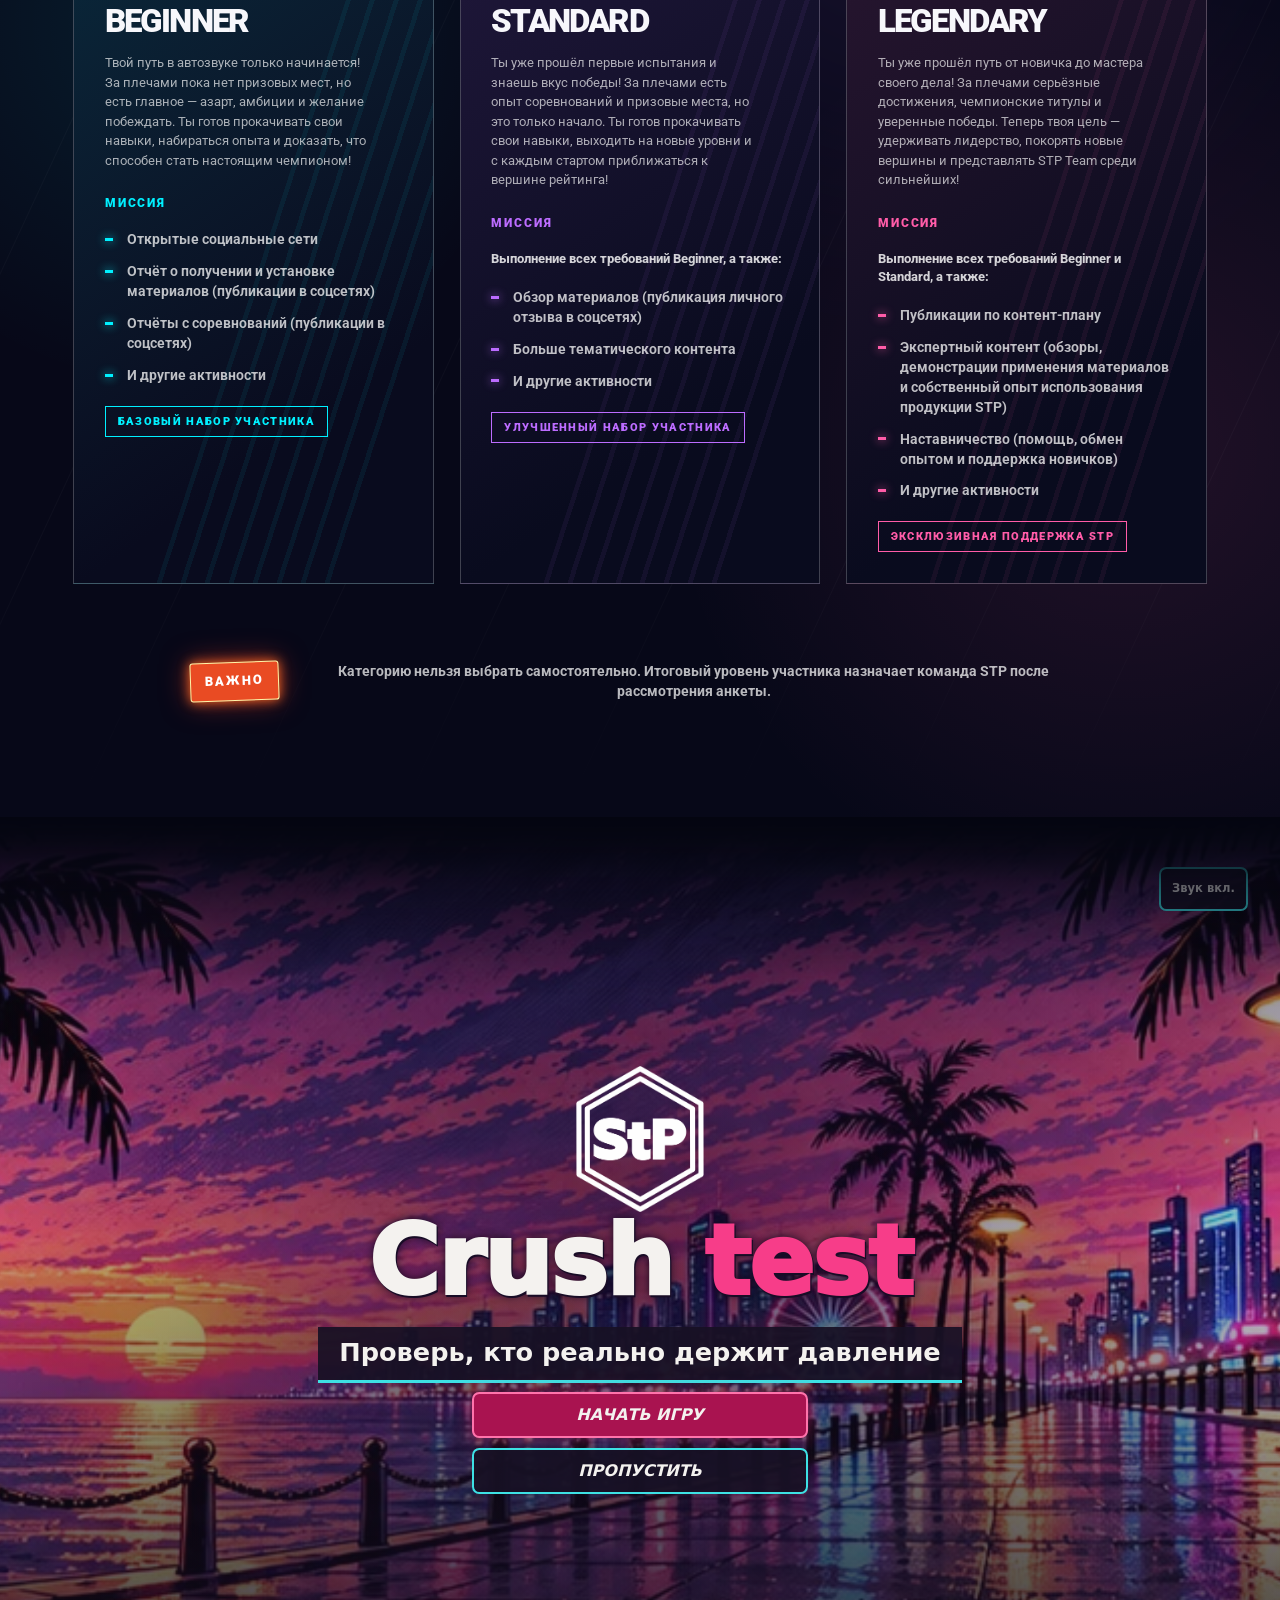
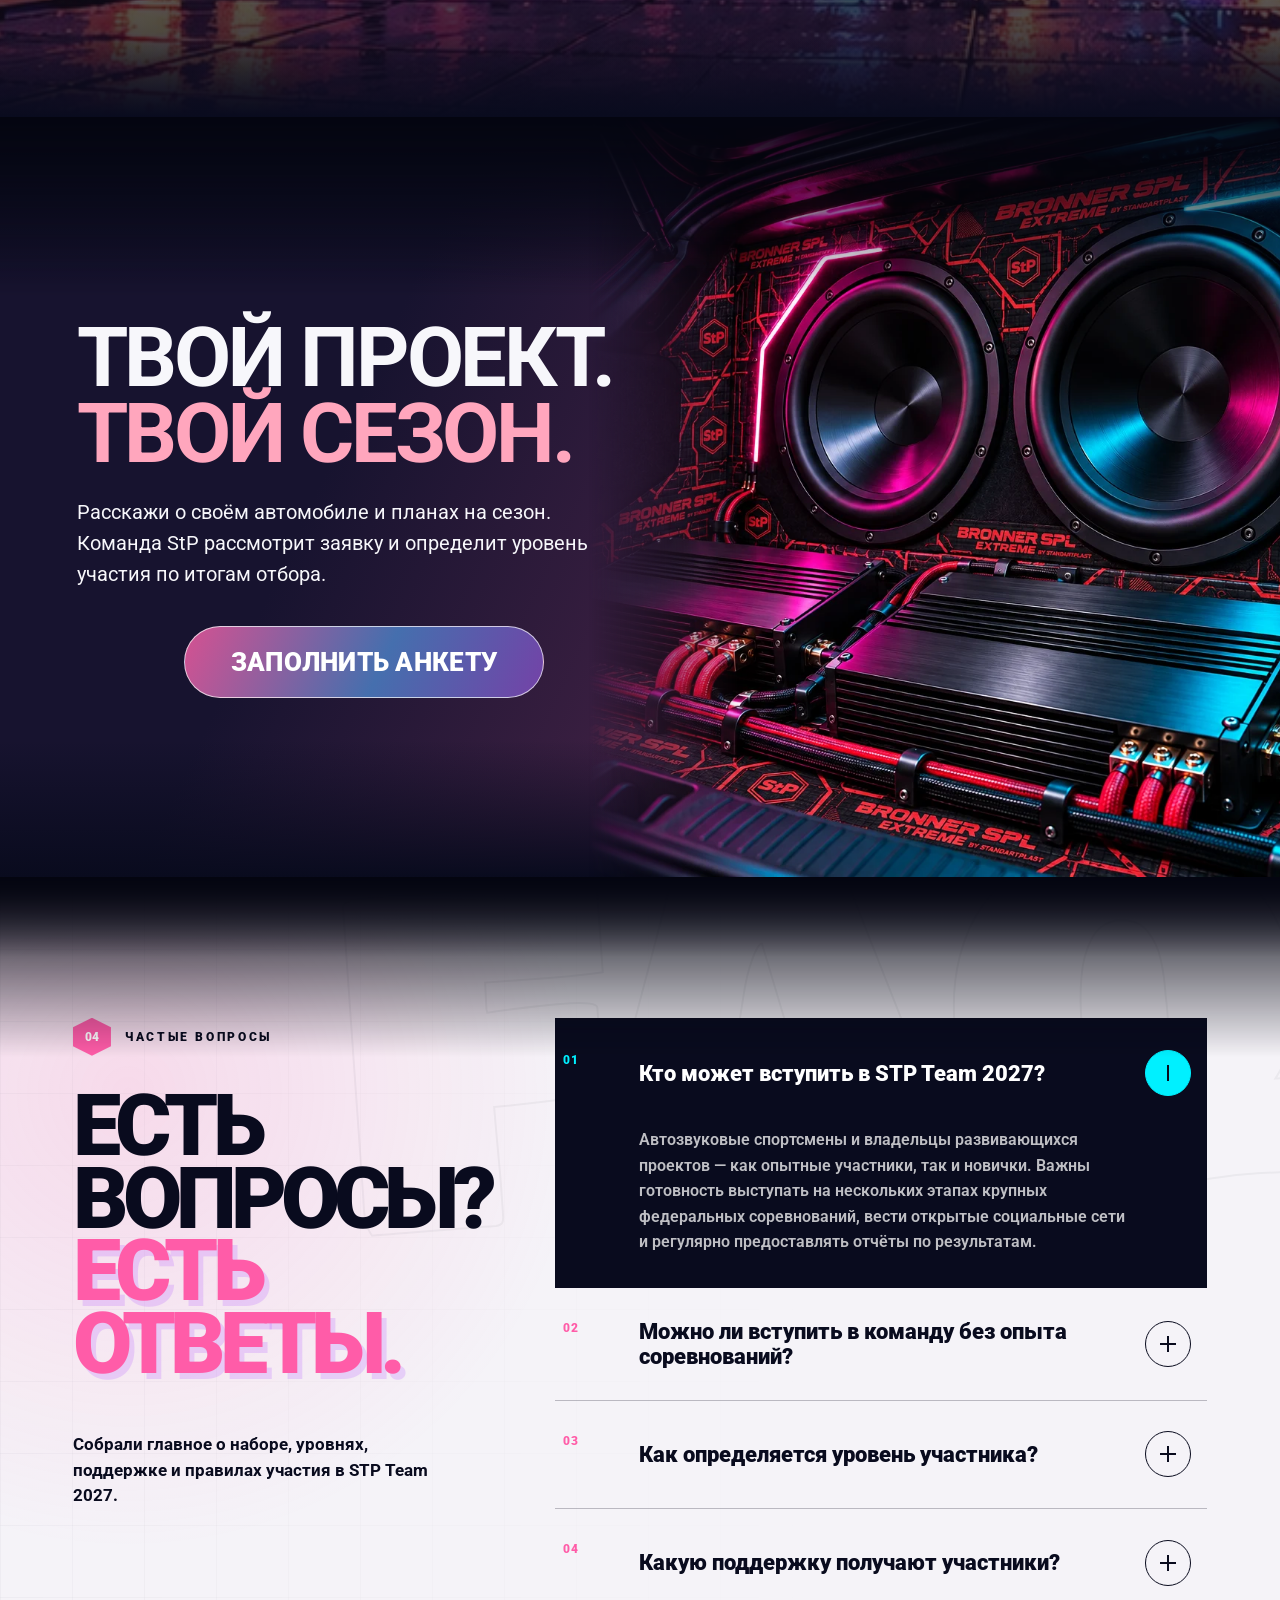
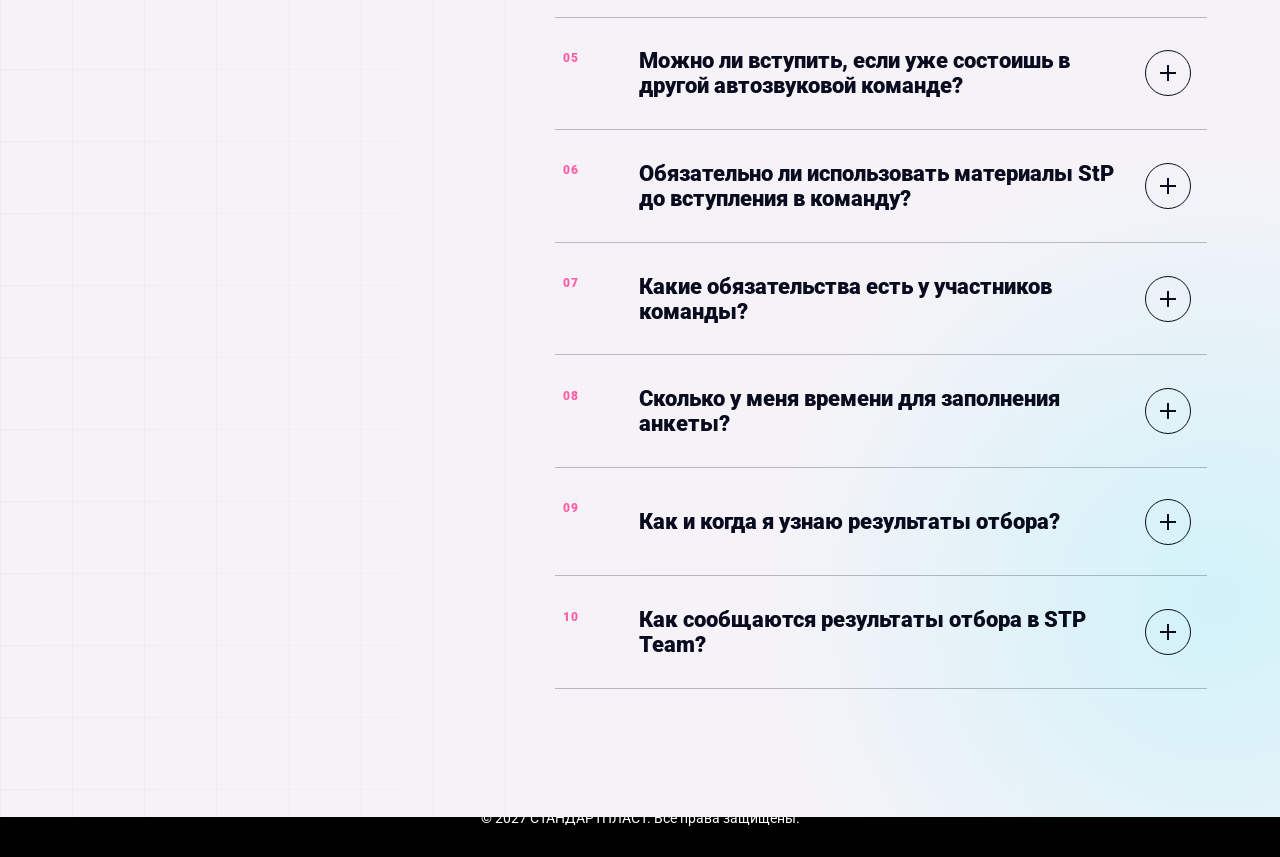
==== commit 5d3da820: "Немного ускорить обзорную прокрутку к игре. Co-authored-by: Cursor <cursoragent@cursor.com>" ====
--- a/index.html
+++ b/index.html
@@ -12,7 +12,7 @@
   <title>STP Team 2027 — набор в команду</title>
   <link rel="preload" as="image" href="assets/images/hero-neon-team-phone.webp" media="(max-width: 540px)" fetchpriority="high">
   <link rel="stylesheet" href="css/style.css">
-  <script src="js/main.js?v=tour-4" defer></script>
+  <script src="js/main.js?v=tour-5" defer></script>
 </head>
 <body>
   <a class="skip-link" href="#main">Перейти к содержимому</a>
